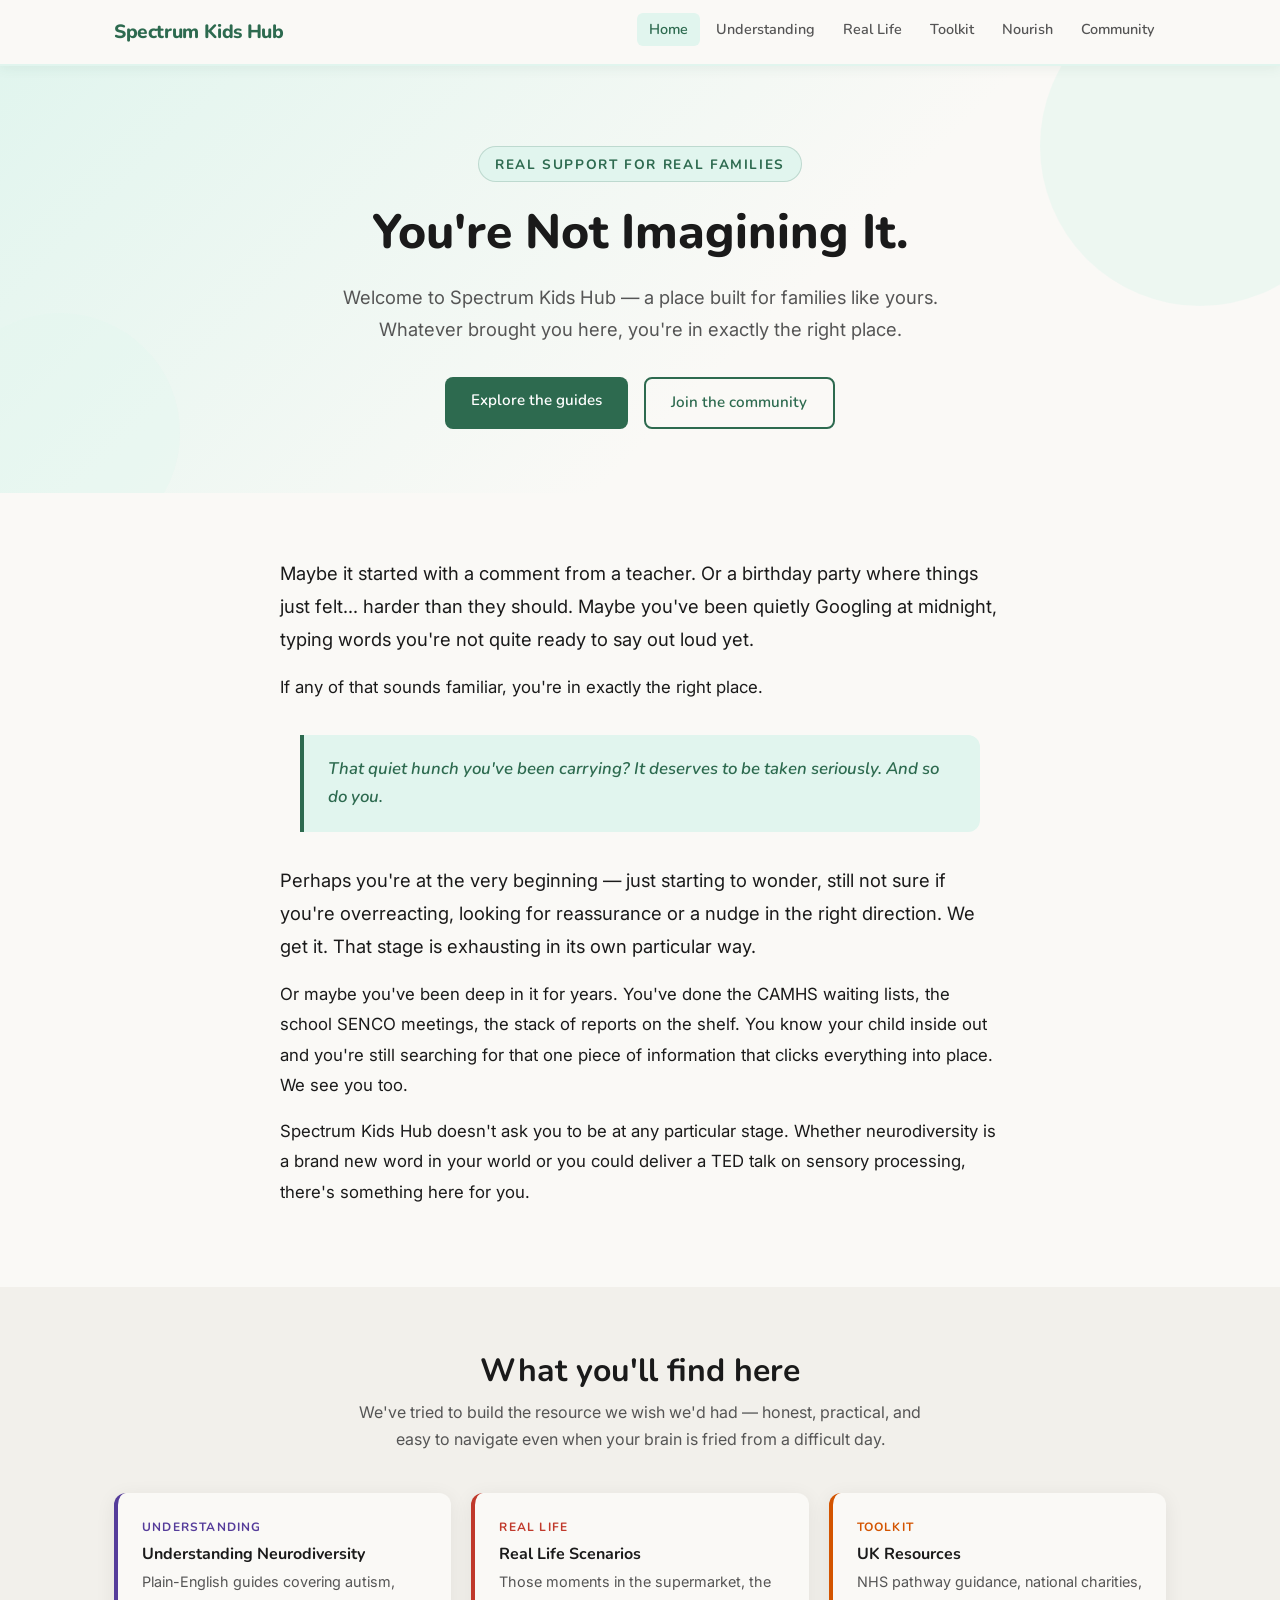
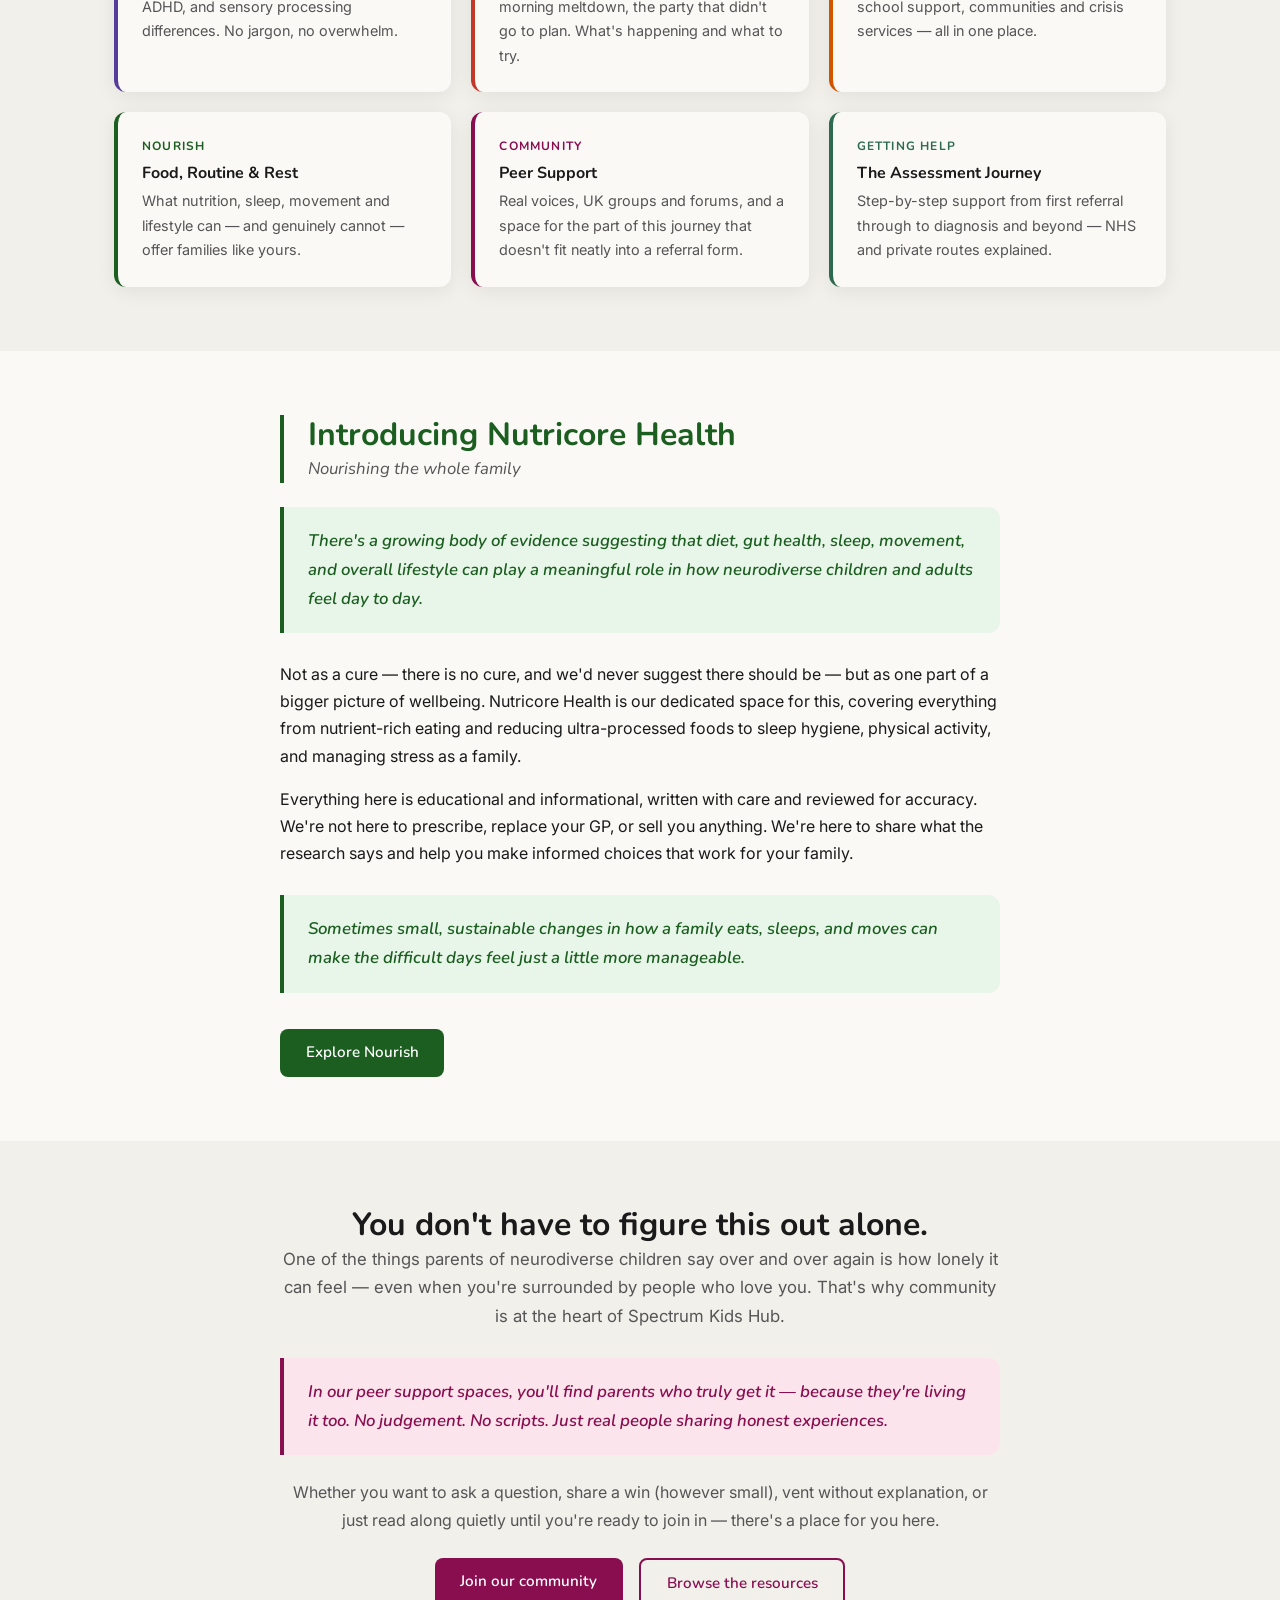
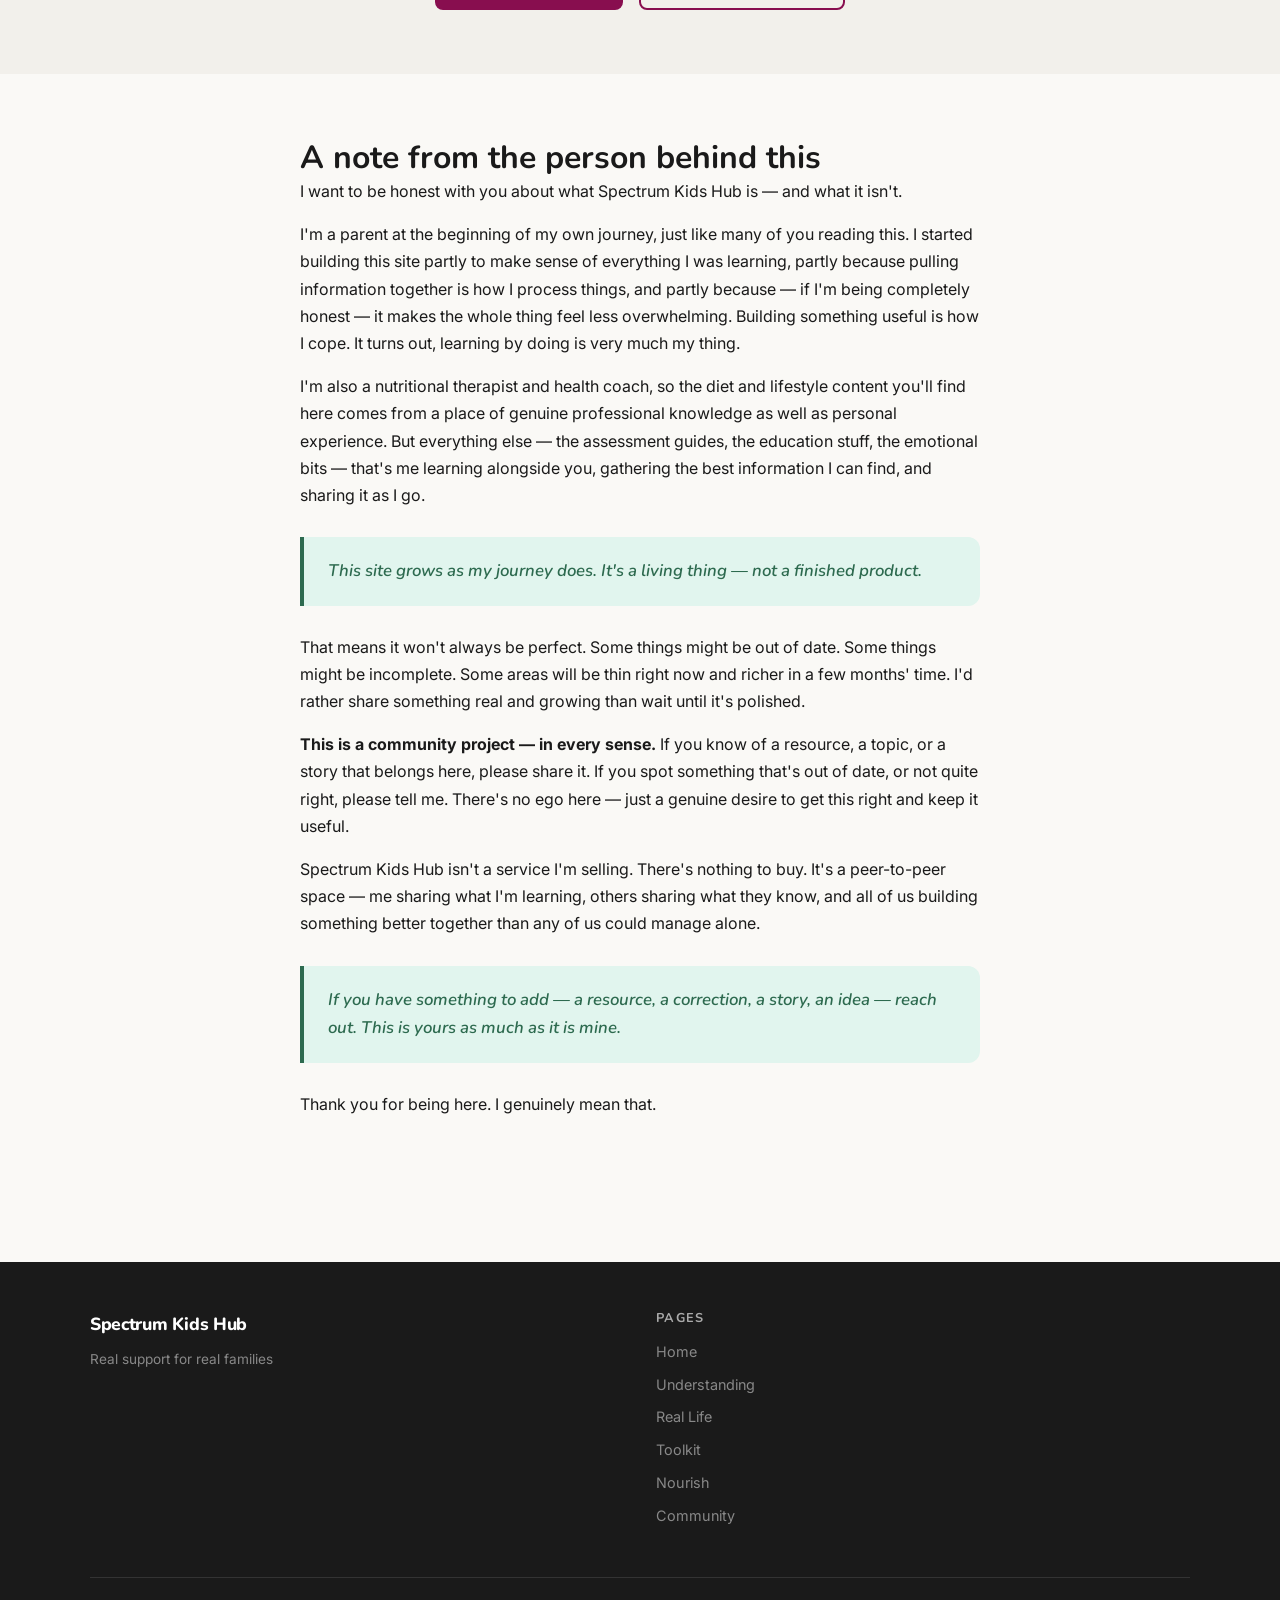
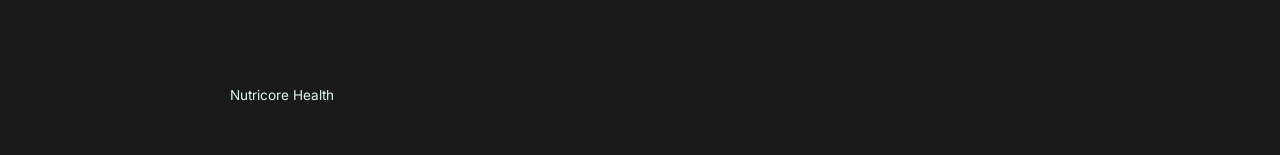
==== index.html @ 7d3e06e0 "Add files via upload" ====
<!DOCTYPE html>
<html lang="en">
<head>
  <meta charset="UTF-8">
  <meta name="viewport" content="width=device-width, initial-scale=1.0">
  <title>Spectrum Kids Hub — Real support for real families</title>
  <meta name="description" content="Spectrum Kids Hub is a peer-led information and community resource for parents of neurodiverse children aged 2–10. Covering autism, ADHD, sensory processing and more.">
  <link rel="stylesheet" href="styles.css">
</head>
<body>

  <!-- Navigation -->
  <nav class="nav" aria-label="Main navigation">
    <div class="nav__inner">
      <a href="index.html" class="nav__logo">Spectrum Kids Hub</a>
      <button class="nav__burger" id="burger" aria-label="Toggle menu" aria-expanded="false">
        <span></span><span></span><span></span>
      </button>
      <ul class="nav__links" id="nav-links">
        <li><a href="index.html" class="active-home">Home</a></li>
        <li><a href="understanding.html">Understanding</a></li>
        <li><a href="reallife.html">Real Life</a></li>
        <li><a href="toolkit.html">Toolkit</a></li>
        <li><a href="nourish.html">Nourish</a></li>
        <li><a href="community.html">Community</a></li>
      </ul>
    </div>
  </nav>

  <!-- Hero -->
  <section class="hero">
    <div class="hero__inner">
      <span class="hero__tagline">Real support for real families</span>
      <h1>You're Not Imagining It.</h1>
      <p class="hero__lead">Welcome to Spectrum Kids Hub — a place built for families like yours. Whatever brought you here, you're in exactly the right place.</p>
      <div class="hero__ctas">
        <a href="understanding.html" class="btn btn--primary">Explore the guides</a>
        <a href="community.html" class="btn btn--outline">Join the community</a>
      </div>
    </div>
  </section>

  <!-- Intro -->
  <section class="section">
    <div class="container">
      <div class="intro-text">
        <p>Maybe it started with a comment from a teacher. Or a birthday party where things just felt... harder than they should. Maybe you've been quietly Googling at midnight, typing words you're not quite ready to say out loud yet.</p>
        <p>If any of that sounds familiar, you're in exactly the right place.</p>
      </div>

      <div class="pull-quote" style="max-width: 680px; margin: 2rem auto;">
        <p>That quiet hunch you've been carrying? It deserves to be taken seriously. And so do you.</p>
      </div>

      <div class="intro-text">
        <p>Perhaps you're at the very beginning — just starting to wonder, still not sure if you're overreacting, looking for reassurance or a nudge in the right direction. We get it. That stage is exhausting in its own particular way.</p>
        <p>Or maybe you've been deep in it for years. You've done the CAMHS waiting lists, the school SENCO meetings, the stack of reports on the shelf. You know your child inside out and you're still searching for that one piece of information that clicks everything into place. We see you too.</p>
        <p>Spectrum Kids Hub doesn't ask you to be at any particular stage. Whether neurodiversity is a brand new word in your world or you could deliver a TED talk on sensory processing, there's something here for you.</p>
      </div>
    </div>
  </section>

  <!-- What You'll Find Here -->
  <section class="section section--alt">
    <div class="container">
      <div class="section__header">
        <h2>What you'll find here</h2>
        <p>We've tried to build the resource we wish we'd had — honest, practical, and easy to navigate even when your brain is fried from a difficult day.</p>
      </div>

      <div class="nav-cards">

        <a href="understanding.html" class="nav-card" style="--card-accent: var(--understanding);">
          <div class="nav-card__label">Understanding</div>
          <h3>Understanding Neurodiversity</h3>
          <p>Plain-English guides covering autism, ADHD, and sensory processing differences. No jargon, no overwhelm.</p>
        </a>

        <a href="reallife.html" class="nav-card" style="--card-accent: var(--reallife);">
          <div class="nav-card__label">Real Life</div>
          <h3>Real Life Scenarios</h3>
          <p>Those moments in the supermarket, the morning meltdown, the party that didn't go to plan. What's happening and what to try.</p>
        </a>

        <a href="toolkit.html" class="nav-card" style="--card-accent: var(--toolkit);">
          <div class="nav-card__label">Toolkit</div>
          <h3>UK Resources</h3>
          <p>NHS pathway guidance, national charities, school support, communities and crisis services — all in one place.</p>
        </a>

        <a href="nourish.html" class="nav-card" style="--card-accent: var(--nourish);">
          <div class="nav-card__label">Nourish</div>
          <h3>Food, Routine &amp; Rest</h3>
          <p>What nutrition, sleep, movement and lifestyle can — and genuinely cannot — offer families like yours.</p>
        </a>

        <a href="community.html" class="nav-card" style="--card-accent: var(--community);">
          <div class="nav-card__label">Community</div>
          <h3>Peer Support</h3>
          <p>Real voices, UK groups and forums, and a space for the part of this journey that doesn't fit neatly into a referral form.</p>
        </a>

        <a href="understanding.html#assessment" class="nav-card" style="--card-accent: var(--teal);">
          <div class="nav-card__label">Getting help</div>
          <h3>The Assessment Journey</h3>
          <p>Step-by-step support from first referral through to diagnosis and beyond — NHS and private routes explained.</p>
        </a>

      </div>
    </div>
  </section>

  <!-- Nutricore Health -->
  <section class="section">
    <div class="container">
      <div style="max-width: 720px; margin: 0 auto;">
        <div style="border-left: 4px solid var(--nourish); padding-left: 1.5rem;">
          <h2 style="color: var(--nourish);">Introducing Nutricore Health</h2>
          <p style="font-family: var(--font-head); font-size: 1.05rem; color: var(--mid-grey); font-style: italic; margin-bottom: 1rem;">Nourishing the whole family</p>
        </div>
        <div class="pull-quote pull-quote--nourish" style="margin-top: 1.5rem;">
          <p>There's a growing body of evidence suggesting that diet, gut health, sleep, movement, and overall lifestyle can play a meaningful role in how neurodiverse children and adults feel day to day.</p>
        </div>
        <p>Not as a cure — there is no cure, and we'd never suggest there should be — but as one part of a bigger picture of wellbeing. Nutricore Health is our dedicated space for this, covering everything from nutrient-rich eating and reducing ultra-processed foods to sleep hygiene, physical activity, and managing stress as a family.</p>
        <p>Everything here is educational and informational, written with care and reviewed for accuracy. We're not here to prescribe, replace your GP, or sell you anything. We're here to share what the research says and help you make informed choices that work for your family.</p>
        <div class="pull-quote pull-quote--nourish">
          <p>Sometimes small, sustainable changes in how a family eats, sleeps, and moves can make the difficult days feel just a little more manageable.</p>
        </div>
        <a href="nourish.html" class="btn btn--primary" style="background: var(--nourish); margin-top: 0.5rem;">Explore Nourish</a>
      </div>
    </div>
  </section>

  <!-- Community Teaser -->
  <section class="section section--alt">
    <div class="container">
      <div style="max-width: 720px; margin: 0 auto; text-align: center;">
        <h2>You don't have to figure this out alone.</h2>
        <p style="color: var(--mid-grey); font-size: 1.05rem; margin-bottom: 1.5rem;">One of the things parents of neurodiverse children say over and over again is how lonely it can feel — even when you're surrounded by people who love you. That's why community is at the heart of Spectrum Kids Hub.</p>
        <div class="pull-quote pull-quote--community" style="text-align: left; margin-bottom: 1.5rem;">
          <p>In our peer support spaces, you'll find parents who truly get it — because they're living it too. No judgement. No scripts. Just real people sharing honest experiences.</p>
        </div>
        <p style="color: var(--mid-grey);">Whether you want to ask a question, share a win (however small), vent without explanation, or just read along quietly until you're ready to join in — there's a place for you here.</p>
        <div style="margin-top: 1.5rem; display: flex; gap: 1rem; justify-content: center; flex-wrap: wrap;">
          <a href="community.html" class="btn btn--primary" style="background: var(--community);">Join our community</a>
          <a href="toolkit.html" class="btn btn--outline" style="color: var(--community); border-color: var(--community);">Browse the resources</a>
        </div>
      </div>
    </div>
  </section>

  <!-- About the founder -->
  <section class="section">
    <div class="container">
      <div style="max-width: 680px; margin: 0 auto;">
        <h2>A note from the person behind this</h2>
        <p>I want to be honest with you about what Spectrum Kids Hub is — and what it isn't.</p>
        <p>I'm a parent at the beginning of my own journey, just like many of you reading this. I started building this site partly to make sense of everything I was learning, partly because pulling information together is how I process things, and partly because — if I'm being completely honest — it makes the whole thing feel less overwhelming. Building something useful is how I cope. It turns out, learning by doing is very much my thing.</p>
        <p>I'm also a nutritional therapist and health coach, so the diet and lifestyle content you'll find here comes from a place of genuine professional knowledge as well as personal experience. But everything else — the assessment guides, the education stuff, the emotional bits — that's me learning alongside you, gathering the best information I can find, and sharing it as I go.</p>
        <div class="pull-quote">
          <p>This site grows as my journey does. It's a living thing — not a finished product.</p>
        </div>
        <p>That means it won't always be perfect. Some things might be out of date. Some things might be incomplete. Some areas will be thin right now and richer in a few months' time. I'd rather share something real and growing than wait until it's polished.</p>
        <p><strong>This is a community project — in every sense.</strong> If you know of a resource, a topic, or a story that belongs here, please share it. If you spot something that's out of date, or not quite right, please tell me. There's no ego here — just a genuine desire to get this right and keep it useful.</p>
        <p>Spectrum Kids Hub isn't a service I'm selling. There's nothing to buy. It's a peer-to-peer space — me sharing what I'm learning, others sharing what they know, and all of us building something better together than any of us could manage alone.</p>
        <div class="pull-quote">
          <p>If you have something to add — a resource, a correction, a story, an idea — reach out. This is yours as much as it is mine.</p>
        </div>
        <p>Thank you for being here. I genuinely mean that.</p>
      </div>
    </div>
  </section>

  <!-- Footer -->
  <footer>
    <div class="footer__inner">
      <div class="footer__top">
        <div class="footer__brand">
          <a href="index.html" class="nav__logo">Spectrum Kids Hub</a>
          <p>Real support for real families</p>
        </div>
        <div class="footer__nav">
          <h4>Pages</h4>
          <ul>
            <li><a href="index.html">Home</a></li>
            <li><a href="understanding.html">Understanding</a></li>
            <li><a href="reallife.html">Real Life</a></li>
            <li><a href="toolkit.html">Toolkit</a></li>
            <li><a href="nourish.html">Nourish</a></li>
            <li><a href="community.html">Community</a></li>
          </ul>
        </div>
      </div>
      <div class="footer__disclaimer">
        <p><em>Spectrum Kids Hub is an information and signposting resource for parents. Nothing on this site constitutes medical advice. Always consult your GP or a qualified health professional with concerns about your child. All UK resources listed were verified as live and current in March 2026. If you find a link that no longer works, please contact us.</em></p>
        <p class="footer__nutricore">Nutritional support by <a href="https://nutricore.health" target="_blank" rel="noopener">Nutricore Health</a></p>
      </div>
    </div>
  </footer>

  <script src="scripts.js"></script>
</body>
</html>
---- styles.css ----
/* ============================================================
   Spectrum Kids Hub — styles.css
   Brand Guidelines v1.0 · March 2026
   ============================================================ */

@import url('https://fonts.googleapis.com/css2?family=Nunito:wght@400;600;700;800&family=Inter:wght@400;500&display=swap');

/* ── CSS Variables ─────────────────────────────────────────── */
:root {
  /* Primary brand */
  --teal:          #2D6A4F;
  --teal-light:    #E1F5EE;
  --warm-white:    #FAF9F6;
  --off-white:     #F2F0EB;
  --charcoal:      #1A1A1A;
  --mid-grey:      #555555;
  --muted-grey:    #888888;

  /* Section accents */
  --understanding: #553C9A;
  --understanding-bg: #EDE7F6;
  --reallife:      #C0392B;
  --reallife-bg:   #FBE9E7;
  --toolkit:       #D35400;
  --toolkit-bg:    #FFF8E1;
  --nourish:       #1B5E20;
  --nourish-bg:    #E8F5E9;
  --community:     #880E4F;
  --community-bg:  #FCE4EC;

  /* Typography */
  --font-head: 'Nunito', sans-serif;
  --font-body: 'Inter', sans-serif;

  /* Spacing */
  --max-w: 1100px;
  --section-pad: 4rem 1.5rem;
  --radius: 12px;
  --shadow: 0 4px 20px rgba(0,0,0,0.07);
  --shadow-hover: 0 8px 32px rgba(0,0,0,0.12);
}

/* ── Reset ─────────────────────────────────────────────────── */
*, *::before, *::after { box-sizing: border-box; margin: 0; padding: 0; }
html { scroll-behavior: smooth; }
body {
  font-family: var(--font-body);
  font-size: 16px;
  line-height: 1.7;
  color: var(--charcoal);
  background: var(--warm-white);
}
img { max-width: 100%; display: block; }
a { color: var(--teal); text-decoration: none; }
a:hover { text-decoration: underline; }

/* ── Typography ────────────────────────────────────────────── */
h1, h2, h3, h4, h5 {
  font-family: var(--font-head);
  line-height: 1.25;
  color: var(--charcoal);
}
h1 { font-size: clamp(2rem, 5vw, 3rem); font-weight: 800; }
h2 { font-size: clamp(1.5rem, 3vw, 2rem); font-weight: 700; }
h3 { font-size: clamp(1.15rem, 2vw, 1.5rem); font-weight: 700; }
h4 { font-size: 1.1rem; font-weight: 600; }
p { margin-bottom: 1rem; color: var(--charcoal); }
ul, ol { padding-left: 1.5rem; margin-bottom: 1rem; }
li { margin-bottom: 0.4rem; }
strong { font-weight: 700; }

/* ── Utility ───────────────────────────────────────────────── */
.container { max-width: var(--max-w); margin: 0 auto; padding: 0 1.5rem; }
.sr-only { position: absolute; width: 1px; height: 1px; overflow: hidden; clip: rect(0,0,0,0); white-space: nowrap; }
.text-muted { color: var(--mid-grey); }
.small { font-size: 14px; color: var(--muted-grey); }

/* ── Navigation ────────────────────────────────────────────── */
.nav {
  position: sticky;
  top: 0;
  z-index: 100;
  background: var(--warm-white);
  border-bottom: 2px solid var(--teal-light);
  box-shadow: 0 2px 12px rgba(45,106,79,0.08);
}
.nav__inner {
  max-width: var(--max-w);
  margin: 0 auto;
  padding: 0 1.5rem;
  display: flex;
  align-items: center;
  justify-content: space-between;
  height: 64px;
}
.nav__logo {
  font-family: var(--font-head);
  font-size: 1.2rem;
  font-weight: 800;
  color: var(--teal);
  text-decoration: none;
  letter-spacing: -0.02em;
  white-space: nowrap;
}
.nav__logo:hover { text-decoration: none; opacity: 0.85; }
.nav__links {
  display: flex;
  list-style: none;
  gap: 0.25rem;
  padding: 0;
  margin: 0;
}
.nav__links a {
  font-family: var(--font-head);
  font-size: 0.9rem;
  font-weight: 600;
  color: var(--mid-grey);
  text-decoration: none;
  padding: 0.4rem 0.75rem;
  border-radius: 6px;
  transition: background 0.15s, color 0.15s;
}
.nav__links a:hover { background: var(--off-white); color: var(--charcoal); text-decoration: none; }

/* Active states per section */
.nav__links a.active-home     { color: var(--teal);          background: var(--teal-light); }
.nav__links a.active-understanding { color: var(--understanding); background: var(--understanding-bg); }
.nav__links a.active-reallife { color: var(--reallife);      background: var(--reallife-bg); }
.nav__links a.active-toolkit  { color: var(--toolkit);       background: var(--toolkit-bg); }
.nav__links a.active-nourish  { color: var(--nourish);       background: var(--nourish-bg); }
.nav__links a.active-community{ color: var(--community);     background: var(--community-bg); }

/* Hamburger */
.nav__burger {
  display: none;
  background: none;
  border: none;
  cursor: pointer;
  padding: 0.5rem;
  flex-direction: column;
  gap: 5px;
}
.nav__burger span {
  display: block;
  width: 24px;
  height: 2px;
  background: var(--teal);
  border-radius: 2px;
  transition: transform 0.2s, opacity 0.2s;
}
.nav__burger.open span:nth-child(1) { transform: translateY(7px) rotate(45deg); }
.nav__burger.open span:nth-child(2) { opacity: 0; }
.nav__burger.open span:nth-child(3) { transform: translateY(-7px) rotate(-45deg); }

@media (max-width: 768px) {
  .nav__burger { display: flex; }
  .nav__links {
    display: none;
    position: absolute;
    top: 64px;
    left: 0;
    right: 0;
    background: var(--warm-white);
    border-bottom: 2px solid var(--teal-light);
    flex-direction: column;
    padding: 1rem 1.5rem;
    gap: 0.5rem;
    box-shadow: 0 8px 24px rgba(0,0,0,0.08);
  }
  .nav__links.open { display: flex; }
  .nav__links a { padding: 0.6rem 1rem; font-size: 1rem; }
}

/* ── Hero ──────────────────────────────────────────────────── */
.hero {
  background: linear-gradient(135deg, var(--teal-light) 0%, var(--warm-white) 60%);
  padding: 5rem 1.5rem 4rem;
  text-align: center;
  position: relative;
  overflow: hidden;
}
.hero::before {
  content: '';
  position: absolute;
  top: -80px; right: -80px;
  width: 320px; height: 320px;
  border-radius: 50%;
  background: var(--teal-light);
  opacity: 0.5;
}
.hero::after {
  content: '';
  position: absolute;
  bottom: -60px; left: -60px;
  width: 240px; height: 240px;
  border-radius: 50%;
  background: var(--teal-light);
  opacity: 0.4;
}
.hero__inner { position: relative; z-index: 1; max-width: 780px; margin: 0 auto; }
.hero__tagline {
  display: inline-block;
  font-family: var(--font-head);
  font-size: 0.85rem;
  font-weight: 700;
  letter-spacing: 0.12em;
  text-transform: uppercase;
  color: var(--teal);
  background: var(--teal-light);
  border: 1.5px solid rgba(45,106,79,0.2);
  padding: 0.35rem 1rem;
  border-radius: 20px;
  margin-bottom: 1.25rem;
}
.hero h1 { margin-bottom: 1.25rem; }
.hero__lead {
  font-size: 1.15rem;
  color: var(--mid-grey);
  max-width: 620px;
  margin: 0 auto 2rem;
  font-family: var(--font-body);
}
.hero__ctas { display: flex; gap: 1rem; justify-content: center; flex-wrap: wrap; }

/* Section-specific hero variants */
.hero--understanding { background: linear-gradient(135deg, var(--understanding-bg) 0%, var(--warm-white) 60%); }
.hero--understanding::before, .hero--understanding::after { background: var(--understanding-bg); }
.hero--reallife { background: linear-gradient(135deg, var(--reallife-bg) 0%, var(--warm-white) 60%); }
.hero--reallife::before, .hero--reallife::after { background: var(--reallife-bg); }
.hero--toolkit { background: linear-gradient(135deg, var(--toolkit-bg) 0%, var(--warm-white) 60%); }
.hero--toolkit::before, .hero--toolkit::after { background: var(--toolkit-bg); }
.hero--nourish { background: linear-gradient(135deg, var(--nourish-bg) 0%, var(--warm-white) 60%); }
.hero--nourish::before, .hero--nourish::after { background: var(--nourish-bg); }
.hero--community { background: linear-gradient(135deg, var(--community-bg) 0%, var(--warm-white) 60%); }
.hero--community::before, .hero--community::after { background: var(--community-bg); }

/* ── Buttons ───────────────────────────────────────────────── */
.btn {
  display: inline-block;
  font-family: var(--font-head);
  font-size: 0.95rem;
  font-weight: 600;
  padding: 0.7rem 1.6rem;
  border-radius: 8px;
  cursor: pointer;
  text-decoration: none;
  transition: transform 0.15s, box-shadow 0.15s, background 0.15s;
  border: none;
}
.btn:hover { text-decoration: none; transform: translateY(-1px); box-shadow: var(--shadow); }
.btn--primary { background: var(--teal); color: #fff; }
.btn--primary:hover { background: #235540; }
.btn--outline { background: transparent; color: var(--teal); border: 2px solid var(--teal); }
.btn--outline:hover { background: var(--teal-light); }
.btn--section { background: var(--section-color, var(--teal)); color: #fff; }

/* ── Section Layout ────────────────────────────────────────── */
.section { padding: var(--section-pad); }
.section--alt { background: var(--off-white); }
.section__header { text-align: center; margin-bottom: 2.5rem; }
.section__header h2 { margin-bottom: 0.5rem; }
.section__header p { color: var(--mid-grey); max-width: 600px; margin: 0 auto; }

/* ── Cards ─────────────────────────────────────────────────── */
.card-grid {
  display: grid;
  grid-template-columns: repeat(auto-fill, minmax(300px, 1fr));
  gap: 1.5rem;
}
.card {
  background: var(--warm-white);
  border-radius: var(--radius);
  box-shadow: var(--shadow);
  padding: 1.75rem;
  transition: box-shadow 0.2s, transform 0.2s;
}
.card:hover { box-shadow: var(--shadow-hover); transform: translateY(-2px); }
.card__icon {
  width: 44px; height: 44px;
  border-radius: 10px;
  display: flex; align-items: center; justify-content: center;
  font-size: 1.3rem;
  margin-bottom: 1rem;
}
.card h3 { margin-bottom: 0.5rem; font-size: 1.1rem; }
.card p { color: var(--mid-grey); font-size: 0.95rem; margin-bottom: 0; }

/* Section nav cards on homepage */
.nav-cards { display: grid; grid-template-columns: repeat(auto-fill, minmax(280px, 1fr)); gap: 1.25rem; }
.nav-card {
  display: block;
  background: var(--warm-white);
  border-radius: var(--radius);
  box-shadow: var(--shadow);
  padding: 1.5rem;
  text-decoration: none;
  border-left: 4px solid var(--card-accent, var(--teal));
  transition: box-shadow 0.2s, transform 0.2s;
}
.nav-card:hover { box-shadow: var(--shadow-hover); transform: translateY(-2px); text-decoration: none; }
.nav-card__label {
  font-family: var(--font-head);
  font-size: 0.75rem;
  font-weight: 700;
  letter-spacing: 0.1em;
  text-transform: uppercase;
  color: var(--card-accent, var(--teal));
  margin-bottom: 0.4rem;
}
.nav-card h3 { font-size: 1rem; color: var(--charcoal); margin-bottom: 0.4rem; }
.nav-card p { font-size: 0.9rem; color: var(--mid-grey); margin: 0; }

/* ── Pull Quote ────────────────────────────────────────────── */
.pull-quote {
  border-left: 4px solid var(--teal);
  background: var(--teal-light);
  padding: 1.25rem 1.5rem;
  border-radius: 0 var(--radius) var(--radius) 0;
  margin: 1.75rem 0;
}
.pull-quote p {
  font-family: var(--font-head);
  font-size: 1.05rem;
  font-style: italic;
  color: var(--teal);
  margin: 0;
  font-weight: 600;
}

/* Coloured variants */
.pull-quote--understanding { border-color: var(--understanding); background: var(--understanding-bg); }
.pull-quote--understanding p { color: var(--understanding); }
.pull-quote--reallife { border-color: var(--reallife); background: var(--reallife-bg); }
.pull-quote--reallife p { color: var(--reallife); }
.pull-quote--toolkit { border-color: var(--toolkit); background: var(--toolkit-bg); }
.pull-quote--toolkit p { color: var(--toolkit); }
.pull-quote--nourish { border-color: var(--nourish); background: var(--nourish-bg); }
.pull-quote--nourish p { color: var(--nourish); }
.pull-quote--community { border-color: var(--community); background: var(--community-bg); }
.pull-quote--community p { color: var(--community); }

/* ── Callout Box ───────────────────────────────────────────── */
.callout {
  background: var(--off-white);
  border: 1.5px solid #ddd;
  border-radius: var(--radius);
  padding: 1.25rem 1.5rem;
  margin: 1.5rem 0;
}
.callout--important {
  background: var(--teal-light);
  border-color: rgba(45,106,79,0.25);
}
.callout--important strong { color: var(--teal); }
.callout__title {
  font-family: var(--font-head);
  font-weight: 700;
  font-size: 0.9rem;
  text-transform: uppercase;
  letter-spacing: 0.08em;
  margin-bottom: 0.5rem;
  color: var(--mid-grey);
}
.callout p:last-child { margin-bottom: 0; }
.callout--note { background: #FFF8E1; border-color: rgba(211,84,0,0.2); }
.callout--note .callout__title { color: var(--toolkit); }
.callout--rights { background: var(--understanding-bg); border-color: rgba(85,60,154,0.2); }
.callout--rights .callout__title { color: var(--understanding); }

/* ── Scenario Cards ────────────────────────────────────────── */
.scenario-grid {
  display: grid;
  grid-template-columns: repeat(auto-fill, minmax(340px, 1fr));
  gap: 1.5rem;
}
.scenario-card {
  background: var(--warm-white);
  border-radius: var(--radius);
  box-shadow: var(--shadow);
  border-left: 5px solid var(--reallife);
  overflow: hidden;
  transition: box-shadow 0.2s;
}
.scenario-card:hover { box-shadow: var(--shadow-hover); }
.scenario-card__header {
  padding: 1.25rem 1.5rem;
  cursor: pointer;
  display: flex;
  justify-content: space-between;
  align-items: flex-start;
  gap: 1rem;
  user-select: none;
}
.scenario-card__header:hover { background: var(--reallife-bg); }
.scenario-card__title { font-family: var(--font-head); font-size: 1rem; font-weight: 700; color: var(--charcoal); }
.scenario-card__toggle {
  flex-shrink: 0;
  width: 28px; height: 28px;
  border-radius: 50%;
  background: var(--reallife-bg);
  color: var(--reallife);
  display: flex; align-items: center; justify-content: center;
  font-size: 1.1rem;
  font-weight: 700;
  transition: transform 0.25s, background 0.2s;
}
.scenario-card.open .scenario-card__toggle { transform: rotate(45deg); background: var(--reallife); color: #fff; }
.scenario-card__body {
  display: none;
  padding: 0 1.5rem 1.5rem;
  border-top: 1px solid var(--reallife-bg);
}
.scenario-card.open .scenario-card__body { display: block; }
.scenario-card__section { margin-top: 1rem; }
.scenario-card__section h4 {
  font-size: 0.8rem;
  font-weight: 700;
  letter-spacing: 0.1em;
  text-transform: uppercase;
  color: var(--reallife);
  margin-bottom: 0.5rem;
}
.scenario-card__what {
  background: var(--reallife-bg);
  border-radius: 8px;
  padding: 1rem;
  font-style: italic;
  color: var(--mid-grey);
  font-size: 0.95rem;
  margin-top: 0.75rem;
}
.scenario-card__kind {
  background: var(--off-white);
  border-radius: 8px;
  padding: 0.75rem 1rem;
  font-size: 0.9rem;
  font-style: italic;
  color: var(--mid-grey);
  margin-top: 0.75rem;
  border-left: 3px solid var(--reallife);
}

/* ── Tabs (Understanding page) ─────────────────────────────── */
.tabs {
  background: var(--off-white);
  border-radius: var(--radius) var(--radius) 0 0;
  padding: 1rem 1.5rem 0;
  display: flex;
  gap: 0.5rem;
  border-bottom: 2px solid var(--understanding-bg);
  flex-wrap: wrap;
}
.tab-btn {
  font-family: var(--font-head);
  font-size: 0.95rem;
  font-weight: 700;
  padding: 0.6rem 1.25rem;
  border-radius: 8px 8px 0 0;
  border: none;
  background: transparent;
  color: var(--mid-grey);
  cursor: pointer;
  transition: background 0.15s, color 0.15s;
}
.tab-btn:hover { background: var(--understanding-bg); color: var(--understanding); }
.tab-btn.active {
  background: var(--understanding);
  color: #fff;
}
.tab-panel { display: none; padding: 2rem; background: var(--warm-white); }
.tab-panel.active { display: block; }
.tab-container { border: 2px solid var(--understanding-bg); border-radius: var(--radius); overflow: hidden; }

/* ── Resource Table ────────────────────────────────────────── */
.resource-section { margin-bottom: 3rem; }
.resource-section h2 {
  font-size: 1.35rem;
  color: var(--toolkit);
  margin-bottom: 1.25rem;
  padding-bottom: 0.5rem;
  border-bottom: 2px solid var(--toolkit-bg);
}
.resource-list { display: flex; flex-direction: column; gap: 1rem; }
.resource-item {
  background: var(--warm-white);
  border-radius: var(--radius);
  box-shadow: var(--shadow);
  padding: 1.25rem 1.5rem;
  border-left: 4px solid var(--toolkit);
  transition: box-shadow 0.2s;
}
.resource-item:hover { box-shadow: var(--shadow-hover); }
.resource-item__top { display: flex; align-items: flex-start; justify-content: space-between; gap: 1rem; flex-wrap: wrap; margin-bottom: 0.5rem; }
.resource-item__name { font-family: var(--font-head); font-weight: 700; font-size: 1rem; color: var(--charcoal); }
.resource-item__badges { display: flex; gap: 0.5rem; flex-wrap: wrap; }
.badge {
  font-size: 0.75rem;
  font-family: var(--font-head);
  font-weight: 700;
  padding: 0.2rem 0.6rem;
  border-radius: 20px;
}
.badge--free { background: var(--teal-light); color: var(--teal); }
.badge--paid { background: var(--toolkit-bg); color: var(--toolkit); }
.badge--helpline { background: var(--reallife-bg); color: var(--reallife); }
.resource-item__desc { font-size: 0.93rem; color: var(--mid-grey); margin-bottom: 0.6rem; }
.resource-item__meta { display: flex; gap: 1.5rem; flex-wrap: wrap; font-size: 0.85rem; }
.resource-item__url a { color: var(--teal); font-weight: 500; word-break: break-all; }
.resource-item__url a:hover { text-decoration: underline; }
.resource-item__phone { color: var(--mid-grey); font-weight: 500; }
.resource-item__phone strong { color: var(--reallife); }

/* ── Community Voices ──────────────────────────────────────── */
.voices-grid {
  display: grid;
  grid-template-columns: repeat(auto-fill, minmax(300px, 1fr));
  gap: 1.25rem;
}
.voice-card {
  background: var(--community-bg);
  border-radius: var(--radius);
  padding: 1.5rem;
  border-left: 4px solid var(--community);
  position: relative;
}
.voice-card::before {
  content: '\201C';
  font-family: Georgia, serif;
  font-size: 4rem;
  color: var(--community);
  opacity: 0.2;
  position: absolute;
  top: 0.25rem;
  left: 0.75rem;
  line-height: 1;
}
.voice-card p {
  font-style: italic;
  color: var(--charcoal);
  font-size: 0.95rem;
  margin: 0;
  padding-top: 1.5rem;
}

/* ── Values ────────────────────────────────────────────────── */
.values-grid {
  display: grid;
  grid-template-columns: repeat(auto-fill, minmax(280px, 1fr));
  gap: 1.25rem;
}
.value-item {
  background: var(--warm-white);
  border-radius: var(--radius);
  padding: 1.5rem;
  box-shadow: var(--shadow);
  border-top: 4px solid var(--community);
}
.value-item h3 { font-size: 1rem; color: var(--community); margin-bottom: 0.5rem; }
.value-item p { font-size: 0.93rem; color: var(--mid-grey); margin: 0; }

/* ── Supplement Table ──────────────────────────────────────── */
.supplement-table { width: 100%; border-collapse: collapse; margin: 1.5rem 0; }
.supplement-table th {
  background: var(--nourish);
  color: #fff;
  font-family: var(--font-head);
  font-size: 0.9rem;
  padding: 0.75rem 1rem;
  text-align: left;
}
.supplement-table td {
  padding: 0.75rem 1rem;
  border-bottom: 1px solid var(--nourish-bg);
  font-size: 0.93rem;
  color: var(--charcoal);
  vertical-align: top;
}
.supplement-table tr:nth-child(even) td { background: var(--nourish-bg); }
.supplement-table td:first-child { font-weight: 600; font-family: var(--font-head); }

/* ── Comparison Table ──────────────────────────────────────── */
.comparison-table { width: 100%; border-collapse: collapse; margin: 1.5rem 0; font-size: 0.9rem; }
.comparison-table th {
  padding: 0.75rem 1rem;
  text-align: left;
  font-family: var(--font-head);
  font-size: 0.85rem;
  font-weight: 700;
}
.comparison-table th:first-child { background: #4a4a5a; color: #fff; }
.comparison-table th:last-child { background: #5a3a6a; color: #fff; }
.comparison-table td { padding: 0.65rem 1rem; border-bottom: 1px solid var(--off-white); vertical-align: top; }
.comparison-table tr:nth-child(even) td { background: var(--understanding-bg); }

/* ── Age Steps ─────────────────────────────────────────────── */
.age-step { margin-bottom: 2rem; }
.age-step__label {
  display: inline-block;
  font-family: var(--font-head);
  font-size: 0.8rem;
  font-weight: 700;
  letter-spacing: 0.1em;
  text-transform: uppercase;
  background: var(--section-color, var(--teal));
  color: #fff;
  padding: 0.3rem 0.75rem;
  border-radius: 4px;
  margin-bottom: 0.75rem;
}
.age-step h3 { margin-bottom: 0.75rem; }

/* ── Steps List ────────────────────────────────────────────── */
.steps { list-style: none; padding: 0; counter-reset: steps; }
.steps li {
  counter-increment: steps;
  padding-left: 3rem;
  position: relative;
  margin-bottom: 1.5rem;
}
.steps li::before {
  content: counter(steps);
  position: absolute;
  left: 0;
  top: 0;
  width: 32px; height: 32px;
  background: var(--teal);
  color: #fff;
  border-radius: 50%;
  font-family: var(--font-head);
  font-weight: 700;
  font-size: 0.9rem;
  display: flex; align-items: center; justify-content: center;
}
.steps li h3 { margin-bottom: 0.4rem; }
.steps li p { color: var(--mid-grey); }

/* ── Disclaimer / Footer ───────────────────────────────────── */
footer {
  background: var(--charcoal);
  color: var(--muted-grey);
  padding: 3rem 1.5rem 2rem;
  margin-top: 4rem;
}
.footer__inner { max-width: var(--max-w); margin: 0 auto; }
.footer__top {
  display: grid;
  grid-template-columns: 1fr 1fr;
  gap: 2rem;
  margin-bottom: 2rem;
}
.footer__brand .nav__logo { color: #fff; font-size: 1.1rem; }
.footer__brand p { font-size: 0.85rem; color: var(--muted-grey); margin-top: 0.5rem; }
.footer__nav h4 {
  font-family: var(--font-head);
  font-size: 0.8rem;
  font-weight: 700;
  text-transform: uppercase;
  letter-spacing: 0.1em;
  color: #aaa;
  margin-bottom: 0.75rem;
}
.footer__nav ul { list-style: none; padding: 0; }
.footer__nav ul li { margin-bottom: 0.35rem; }
.footer__nav ul a { color: var(--muted-grey); font-size: 0.9rem; text-decoration: none; }
.footer__nav ul a:hover { color: #fff; text-decoration: none; }
.footer__disclaimer {
  border-top: 1px solid #333;
  padding-top: 1.5rem;
  font-size: 14px;
  color: var(--muted-grey);
  line-height: 1.6;
}
.footer__nutricore { margin-top: 0.75rem; font-size: 0.85rem; }
.footer__nutricore a { color: var(--teal-light); }

@media (max-width: 600px) {
  .footer__top { grid-template-columns: 1fr; }
}

/* ── Intro Text Block ──────────────────────────────────────── */
.intro-text {
  max-width: 720px;
  margin: 0 auto;
  font-size: 1.05rem;
  color: var(--mid-grey);
  line-height: 1.8;
}
.intro-text p:first-child { font-size: 1.15rem; color: var(--charcoal); }

/* ── Source List ───────────────────────────────────────────── */
.sources {
  background: var(--off-white);
  border-radius: var(--radius);
  padding: 1.5rem;
  font-size: 0.85rem;
  color: var(--mid-grey);
}
.sources h3 { font-size: 0.9rem; margin-bottom: 0.75rem; color: var(--charcoal); }
.sources ol { margin: 0; }
.sources li { margin-bottom: 0.4rem; }

/* ── Page Content Area ─────────────────────────────────────── */
.page-content { max-width: var(--max-w); margin: 0 auto; padding: 3rem 1.5rem; }
.content-section { margin-bottom: 3rem; }
.content-section h2 { margin-bottom: 1rem; padding-bottom: 0.5rem; border-bottom: 2px solid var(--off-white); }

/* ── Two-col layout ────────────────────────────────────────── */
.two-col { display: grid; grid-template-columns: 1fr 1fr; gap: 2rem; }
@media (max-width: 700px) { .two-col { grid-template-columns: 1fr; } }

/* ── Media Queries ─────────────────────────────────────────── */
@media (max-width: 480px) {
  :root { --section-pad: 2.5rem 1rem; }
  .hero { padding: 3rem 1rem 2.5rem; }
  .card-grid, .scenario-grid, .voices-grid, .values-grid { grid-template-columns: 1fr; }
  .tabs { padding: 0.75rem 1rem 0; }
  .tab-btn { font-size: 0.85rem; padding: 0.5rem 0.9rem; }
}

/* ── Print ─────────────────────────────────────────────────── */
@media print {
  .nav, footer { display: none; }
  .hero { padding: 1rem 0; }
  .scenario-card__body { display: block !important; }
}
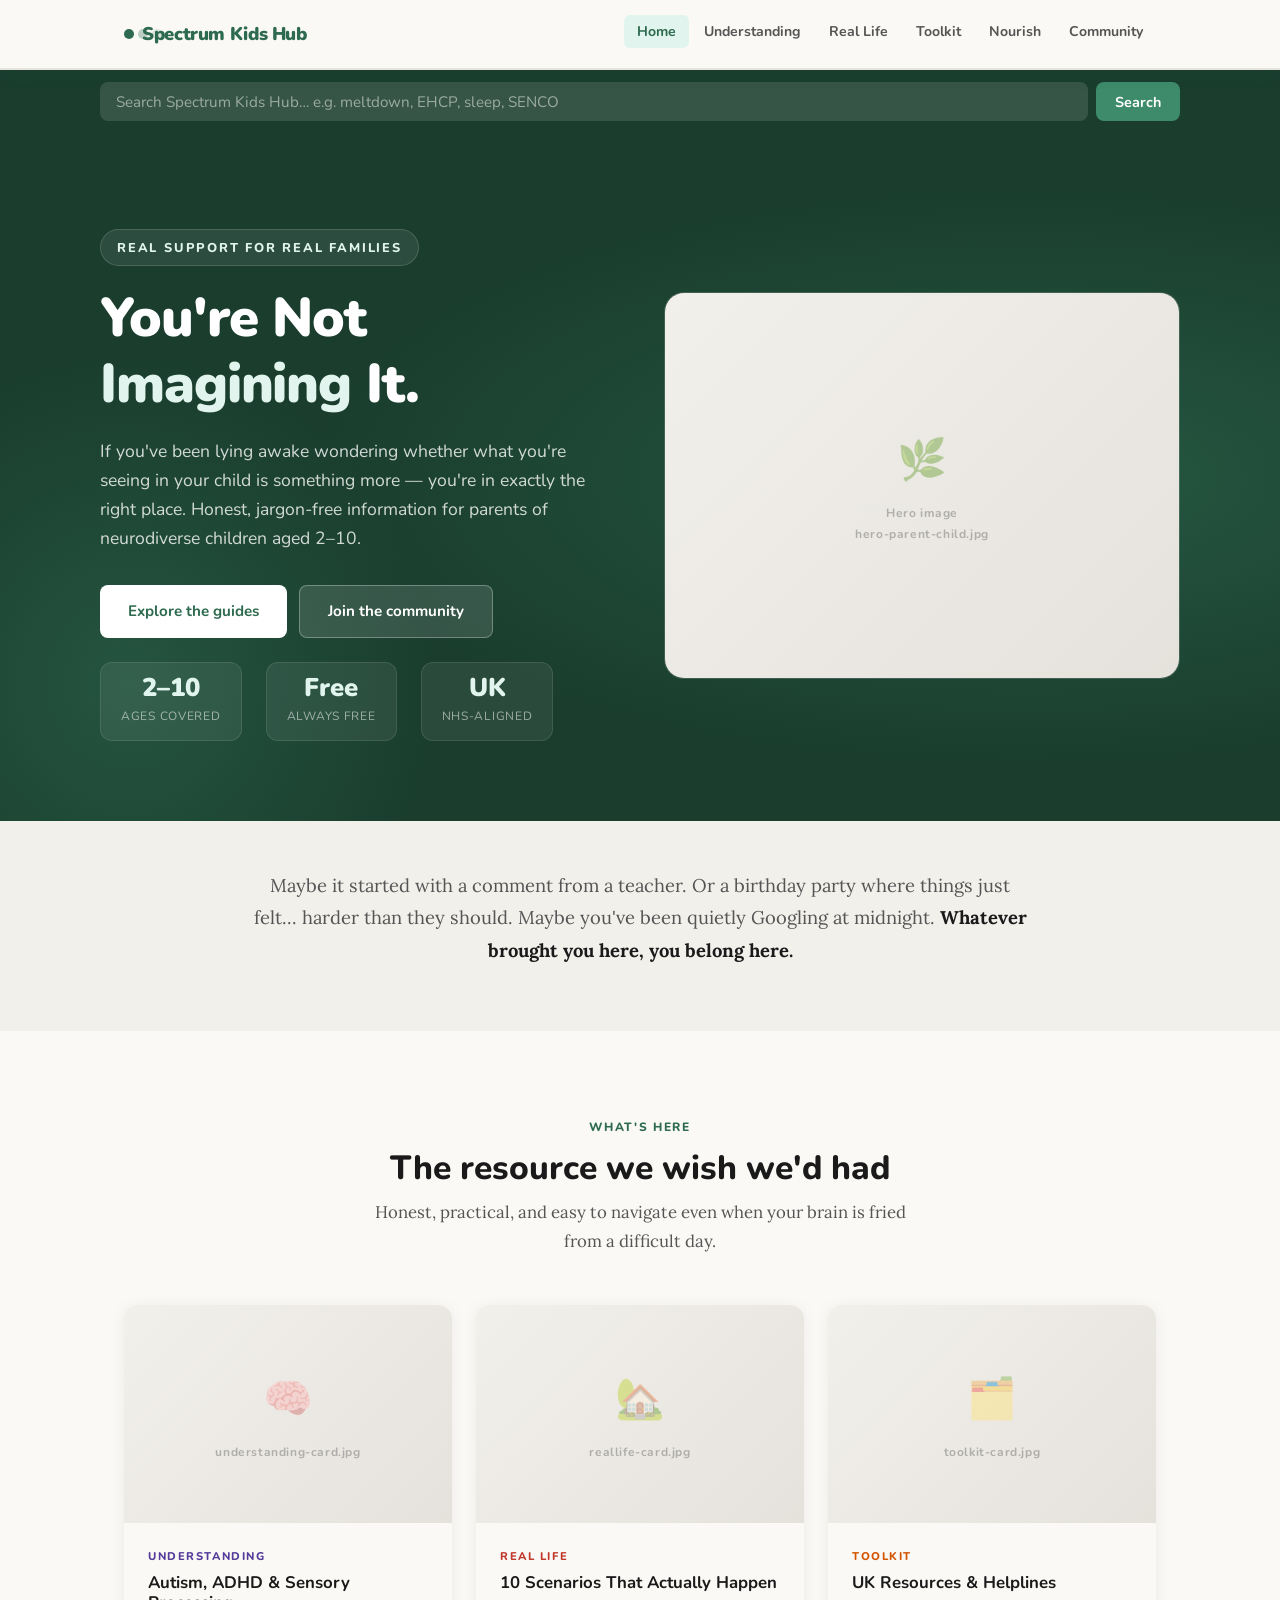
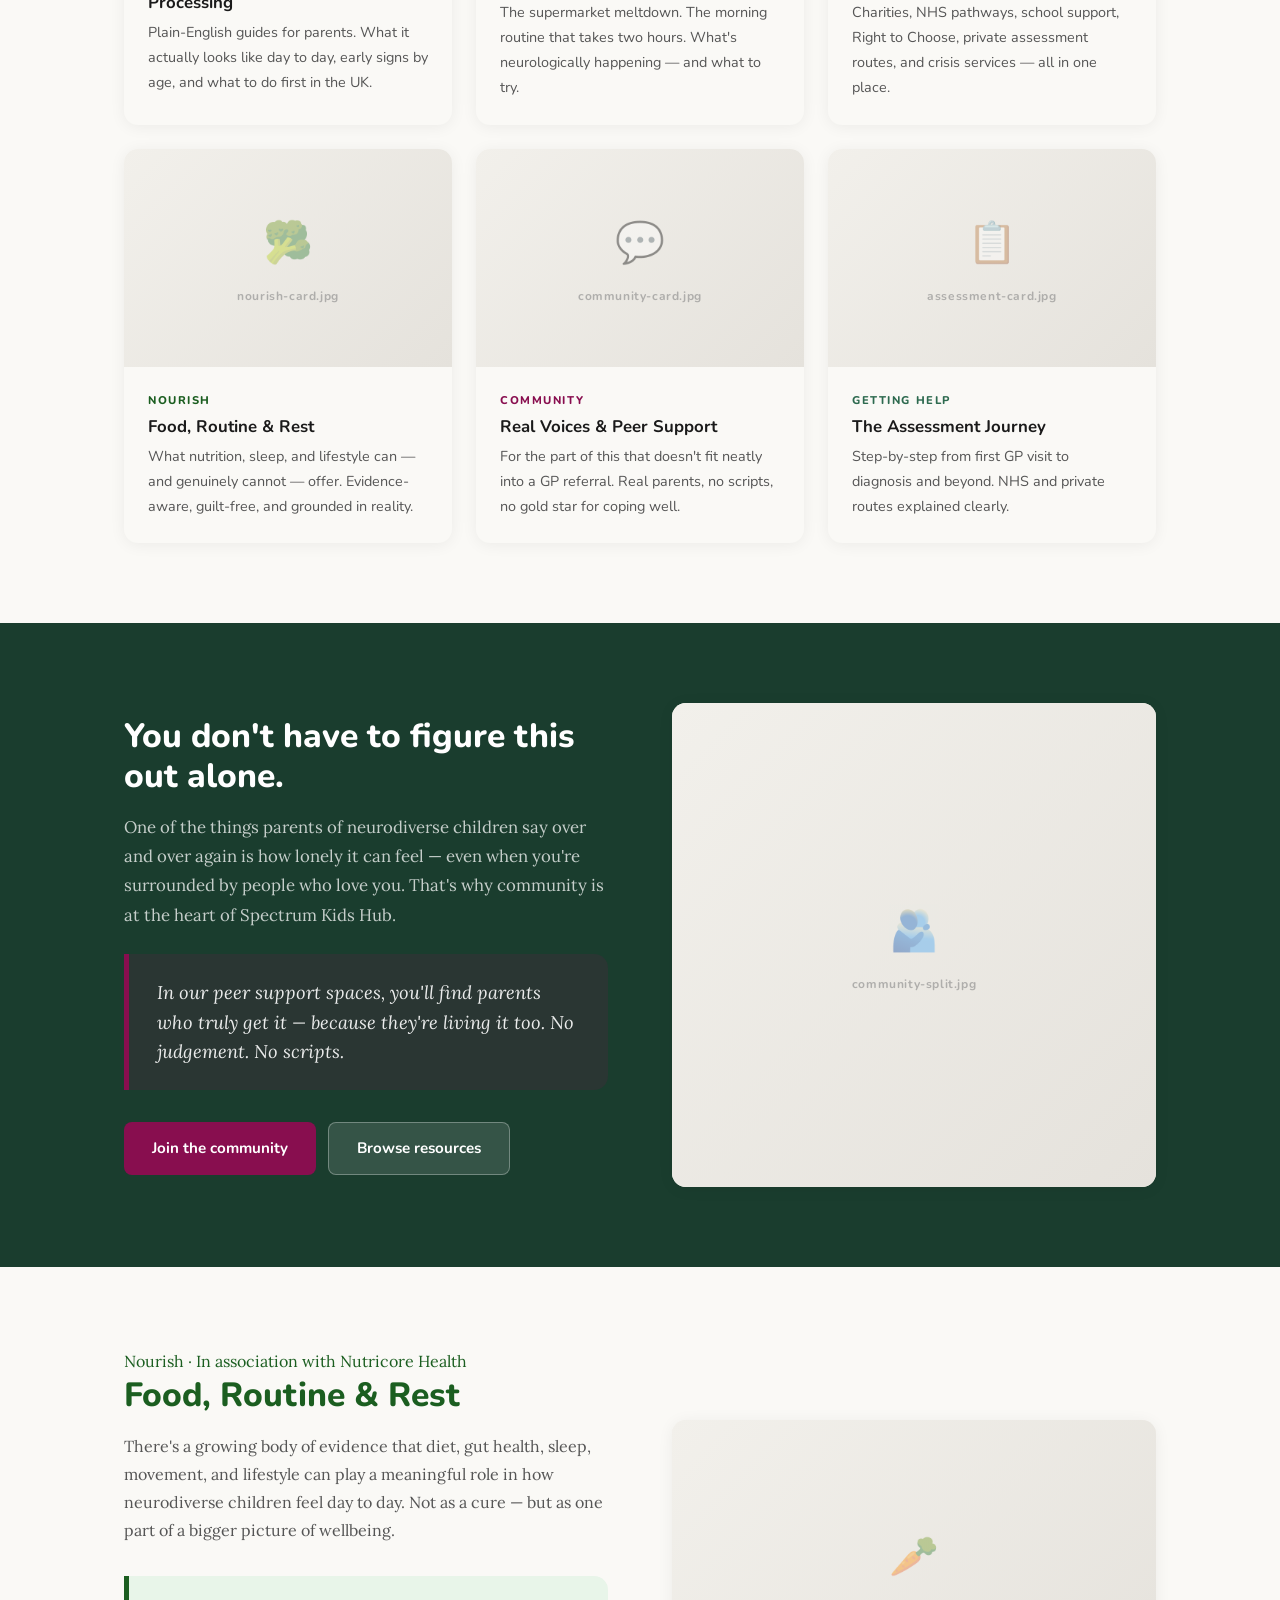
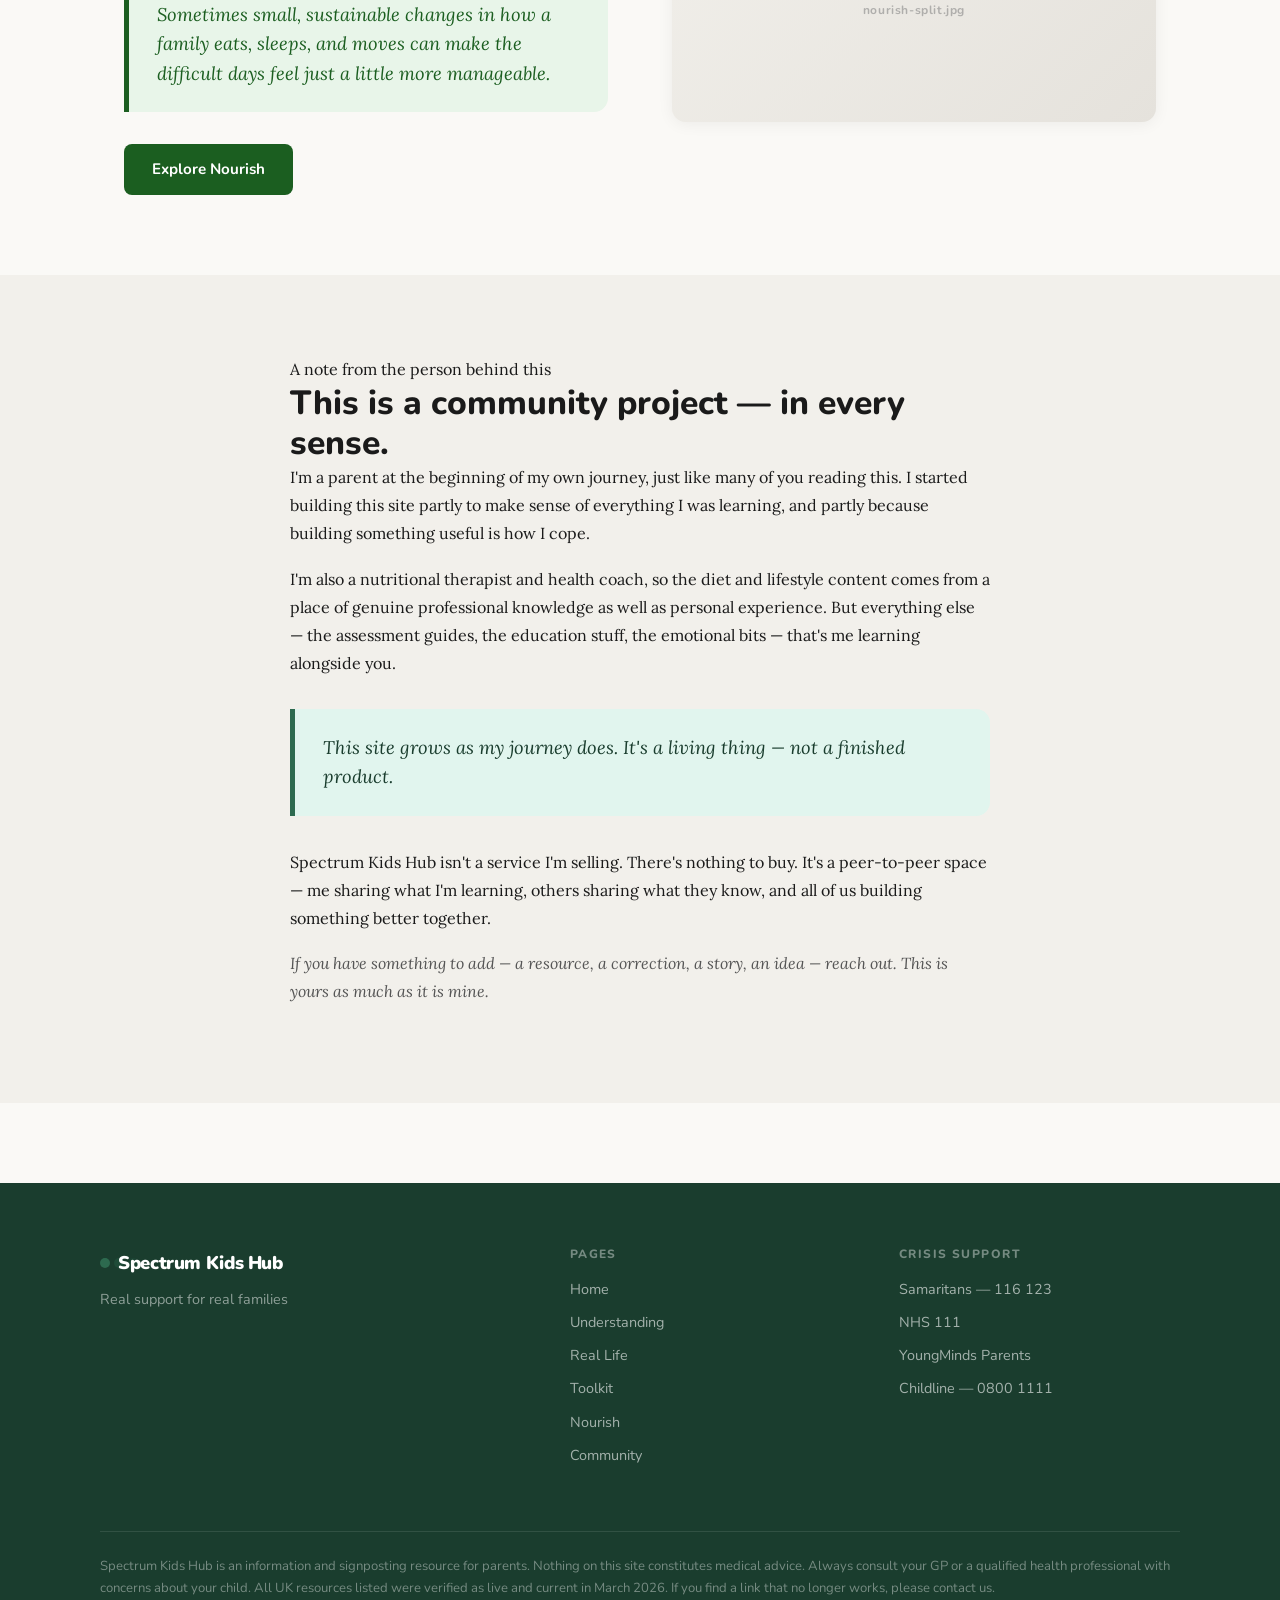
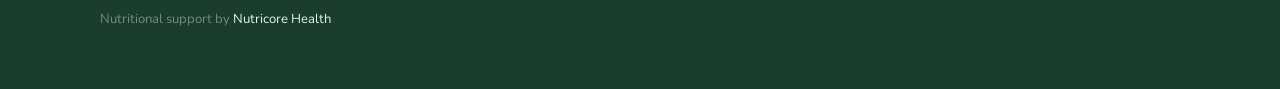
==== commit 620fc219: "Add files via upload" ====
--- a/index.html
+++ b/index.html
@@ -9,15 +9,18 @@
 </head>
 <body>
 
-  <!-- Navigation -->
+  <!-- ── Navigation ──────────────────────────────────────────── -->
   <nav class="nav" aria-label="Main navigation">
     <div class="nav__inner">
-      <a href="index.html" class="nav__logo">Spectrum Kids Hub</a>
+      <a href="index.html" class="nav__logo">
+        <span class="nav__logo-dot"></span>
+        Spectrum Kids Hub
+      </a>
       <button class="nav__burger" id="burger" aria-label="Toggle menu" aria-expanded="false">
         <span></span><span></span><span></span>
       </button>
       <ul class="nav__links" id="nav-links">
-        <li><a href="index.html" class="active-home">Home</a></li>
+        <li><a href="index.html"            class="active-home">Home</a></li>
         <li><a href="understanding.html">Understanding</a></li>
         <li><a href="reallife.html">Real Life</a></li>
         <li><a href="toolkit.html">Toolkit</a></li>
@@ -27,159 +30,254 @@
     </div>
   </nav>
 
-  <!-- Hero -->
+  <!-- ── Search Bar ───────────────────────────────────────────── -->
+  <div class="search-wrap">
+    <div class="search-inner">
+      <input class="search-input" type="search" id="siteSearch" placeholder="Search Spectrum Kids Hub… e.g. meltdown, EHCP, sleep, SENCO" aria-label="Search the site">
+      <button class="search-btn" onclick="runSearch()">Search</button>
+    </div>
+    <div class="search-results" id="searchResults"></div>
+  </div>
+
+  <!-- ── Hero ─────────────────────────────────────────────────── -->
   <section class="hero">
     <div class="hero__inner">
-      <span class="hero__tagline">Real support for real families</span>
-      <h1>You're Not Imagining It.</h1>
-      <p class="hero__lead">Welcome to Spectrum Kids Hub — a place built for families like yours. Whatever brought you here, you're in exactly the right place.</p>
-      <div class="hero__ctas">
-        <a href="understanding.html" class="btn btn--primary">Explore the guides</a>
-        <a href="community.html" class="btn btn--outline">Join the community</a>
-      </div>
-    </div>
-  </section>
-
-  <!-- Intro -->
+      <div class="hero__text">
+        <span class="hero__eyebrow">Real support for real families</span>
+        <h1>You're Not <em>Imagining</em> It.</h1>
+        <p class="hero__lead">If you've been lying awake wondering whether what you're seeing in your child is something more — you're in exactly the right place. Honest, jargon-free information for parents of neurodiverse children aged 2–10.</p>
+        <div class="hero__ctas">
+          <a href="understanding.html" class="btn btn--white">Explore the guides</a>
+          <a href="community.html"     class="btn btn--ghost">Join the community</a>
+        </div>
+        <div class="hero__stat-strip">
+          <div class="hero__stat"><strong>2–10</strong><span>Ages covered</span></div>
+          <div class="hero__stat"><strong>Free</strong><span>Always free</span></div>
+          <div class="hero__stat"><strong>UK</strong><span>NHS-aligned</span></div>
+        </div>
+      </div>
+      <div class="hero__image">
+        <div class="hero__img-frame">
+          <!-- PHOTO SLOT: hero-parent-child.jpg
+               Unsplash search: "parent child outdoor natural light warm"
+               Suggested: Photo by Jordan Whitt or Bruno Nascimento on Unsplash
+               Alt: A parent sitting with their young child in a calm outdoor setting -->
+          <img src="images/hero-parent-child.jpg"
+               alt="A parent sitting calmly with their young child outdoors"
+               onerror="this.parentNode.innerHTML='<div class=\'img-placeholder\'><div class=\'ph-icon\'>🌿</div><div class=\'ph-label\'>Hero image<br>hero-parent-child.jpg</div></div>'">
+        </div>
+      </div>
+    </div>
+  </section>
+
+  <!-- ── Reassurance strip ─────────────────────────────────────── -->
+  <section class="section section--alt" style="padding: 3rem 1.5rem;">
+    <div class="container">
+      <div style="max-width: 780px; margin: 0 auto; text-align: center;">
+        <p style="font-size: 1.15rem; line-height: 1.75; color: var(--mid-grey);">Maybe it started with a comment from a teacher. Or a birthday party where things just felt... harder than they should. Maybe you've been quietly Googling at midnight. <strong style="color: var(--charcoal);">Whatever brought you here, you belong here.</strong></p>
+      </div>
+    </div>
+  </section>
+
+  <!-- ── What you'll find ─────────────────────────────────────── -->
   <section class="section">
     <div class="container">
-      <div class="intro-text">
-        <p>Maybe it started with a comment from a teacher. Or a birthday party where things just felt... harder than they should. Maybe you've been quietly Googling at midnight, typing words you're not quite ready to say out loud yet.</p>
-        <p>If any of that sounds familiar, you're in exactly the right place.</p>
-      </div>
-
-      <div class="pull-quote" style="max-width: 680px; margin: 2rem auto;">
-        <p>That quiet hunch you've been carrying? It deserves to be taken seriously. And so do you.</p>
-      </div>
-
-      <div class="intro-text">
-        <p>Perhaps you're at the very beginning — just starting to wonder, still not sure if you're overreacting, looking for reassurance or a nudge in the right direction. We get it. That stage is exhausting in its own particular way.</p>
-        <p>Or maybe you've been deep in it for years. You've done the CAMHS waiting lists, the school SENCO meetings, the stack of reports on the shelf. You know your child inside out and you're still searching for that one piece of information that clicks everything into place. We see you too.</p>
-        <p>Spectrum Kids Hub doesn't ask you to be at any particular stage. Whether neurodiversity is a brand new word in your world or you could deliver a TED talk on sensory processing, there's something here for you.</p>
-      </div>
-    </div>
-  </section>
-
-  <!-- What You'll Find Here -->
+      <div class="section__head">
+        <span class="eyebrow">What's here</span>
+        <h2>The resource we wish we'd had</h2>
+        <p>Honest, practical, and easy to navigate even when your brain is fried from a difficult day.</p>
+      </div>
+
+      <div class="feature-grid">
+
+        <a href="understanding.html" class="feature-card" style="--card-accent: var(--understanding);">
+          <div class="feature-card__img">
+            <!-- PHOTO SLOT: understanding-card.jpg
+                 Unsplash: "child reading books concentration focus soft light"
+                 Alt: Child absorbed in reading at home -->
+            <img src="images/understanding-card.jpg"
+                 alt="Child absorbed in reading at home"
+                 onerror="this.parentNode.innerHTML='<div class=\'img-placeholder\'><div class=\'ph-icon\'>🧠</div><div class=\'ph-label\'>understanding-card.jpg</div></div>'">
+            <div class="feature-card__accent"></div>
+          </div>
+          <div class="feature-card__body">
+            <div class="feature-card__label">Understanding</div>
+            <h3>Autism, ADHD &amp; Sensory Processing</h3>
+            <p>Plain-English guides for parents. What it actually looks like day to day, early signs by age, and what to do first in the UK.</p>
+          </div>
+        </a>
+
+        <a href="reallife.html" class="feature-card" style="--card-accent: var(--reallife);">
+          <div class="feature-card__img">
+            <!-- PHOTO SLOT: reallife-card.jpg
+                 Unsplash: "child having meltdown parent kitchen morning tired"
+                 Alt: Parent in a calm kitchen moment with an upset child -->
+            <img src="images/reallife-card.jpg"
+                 alt="A parent staying calm with a distressed child"
+                 onerror="this.parentNode.innerHTML='<div class=\'img-placeholder\'><div class=\'ph-icon\'>🏡</div><div class=\'ph-label\'>reallife-card.jpg</div></div>'">
+            <div class="feature-card__accent"></div>
+          </div>
+          <div class="feature-card__body">
+            <div class="feature-card__label">Real Life</div>
+            <h3>10 Scenarios That Actually Happen</h3>
+            <p>The supermarket meltdown. The morning routine that takes two hours. What's neurologically happening — and what to try.</p>
+          </div>
+        </a>
+
+        <a href="toolkit.html" class="feature-card" style="--card-accent: var(--toolkit);">
+          <div class="feature-card__img">
+            <!-- PHOTO SLOT: toolkit-card.jpg
+                 Unsplash: "desk notebook pen organised planning flat lay warm"
+                 Alt: Organised desk with notebook and planning materials -->
+            <img src="images/toolkit-card.jpg"
+                 alt="Organised planning materials on a warm wooden desk"
+                 onerror="this.parentNode.innerHTML='<div class=\'img-placeholder\'><div class=\'ph-icon\'>🗂️</div><div class=\'ph-label\'>toolkit-card.jpg</div></div>'">
+            <div class="feature-card__accent"></div>
+          </div>
+          <div class="feature-card__body">
+            <div class="feature-card__label">Toolkit</div>
+            <h3>UK Resources &amp; Helplines</h3>
+            <p>Charities, NHS pathways, school support, Right to Choose, private assessment routes, and crisis services — all in one place.</p>
+          </div>
+        </a>
+
+        <a href="nourish.html" class="feature-card" style="--card-accent: var(--nourish);">
+          <div class="feature-card__img">
+            <!-- PHOTO SLOT: nourish-card.jpg
+                 Unsplash: "healthy food family kitchen colourful vegetables child"
+                 Alt: Colourful family meal preparation in a bright kitchen -->
+            <img src="images/nourish-card.jpg"
+                 alt="Colourful food preparation in a family kitchen"
+                 onerror="this.parentNode.innerHTML='<div class=\'img-placeholder\'><div class=\'ph-icon\'>🥦</div><div class=\'ph-label\'>nourish-card.jpg</div></div>'">
+            <div class="feature-card__accent"></div>
+          </div>
+          <div class="feature-card__body">
+            <div class="feature-card__label">Nourish</div>
+            <h3>Food, Routine &amp; Rest</h3>
+            <p>What nutrition, sleep, and lifestyle can — and genuinely cannot — offer. Evidence-aware, guilt-free, and grounded in reality.</p>
+          </div>
+        </a>
+
+        <a href="community.html" class="feature-card" style="--card-accent: var(--community);">
+          <div class="feature-card__img">
+            <!-- PHOTO SLOT: community-card.jpg
+                 Unsplash: "women coffee conversation support friends warm natural"
+                 Alt: Two parents talking over coffee, relaxed and supportive -->
+            <img src="images/community-card.jpg"
+                 alt="Two parents having a supportive conversation over coffee"
+                 onerror="this.parentNode.innerHTML='<div class=\'img-placeholder\'><div class=\'ph-icon\'>💬</div><div class=\'ph-label\'>community-card.jpg</div></div>'">
+            <div class="feature-card__accent"></div>
+          </div>
+          <div class="feature-card__body">
+            <div class="feature-card__label">Community</div>
+            <h3>Real Voices &amp; Peer Support</h3>
+            <p>For the part of this that doesn't fit neatly into a GP referral. Real parents, no scripts, no gold star for coping well.</p>
+          </div>
+        </a>
+
+        <a href="understanding.html#assessment" class="feature-card" style="--card-accent: var(--teal);">
+          <div class="feature-card__img">
+            <!-- PHOTO SLOT: assessment-card.jpg
+                 Unsplash: "gp doctor child consultation warm light waiting room"
+                 Alt: Parent and child in a calm medical consultation -->
+            <img src="images/assessment-card.jpg"
+                 alt="Parent and child at a calm GP consultation"
+                 onerror="this.parentNode.innerHTML='<div class=\'img-placeholder\'><div class=\'ph-icon\'>📋</div><div class=\'ph-label\'>assessment-card.jpg</div></div>'">
+            <div class="feature-card__accent"></div>
+          </div>
+          <div class="feature-card__body">
+            <div class="feature-card__label">Getting help</div>
+            <h3>The Assessment Journey</h3>
+            <p>Step-by-step from first GP visit to diagnosis and beyond. NHS and private routes explained clearly.</p>
+          </div>
+        </a>
+
+      </div>
+    </div>
+  </section>
+
+  <!-- ── Split: "You're not alone" ───────────────────────────── -->
+  <section class="section section--dark">
+    <div class="container">
+      <div class="split">
+        <div class="split__text">
+          <h2>You don't have to figure this out alone.</h2>
+          <p style="color: rgba(255,255,255,0.75); font-size: 1.05rem;">One of the things parents of neurodiverse children say over and over again is how lonely it can feel — even when you're surrounded by people who love you. That's why community is at the heart of Spectrum Kids Hub.</p>
+          <div class="pull-quote pull-quote--community" style="margin-top: 1.5rem; border-color: var(--community); background: rgba(136,14,79,0.15);">
+            <p style="color: rgba(255,255,255,0.9);">In our peer support spaces, you'll find parents who truly get it — because they're living it too. No judgement. No scripts.</p>
+          </div>
+          <div style="margin-top: 1.5rem; display: flex; gap: 0.75rem; flex-wrap: wrap;">
+            <a href="community.html" class="btn btn--white" style="background: var(--community); color: #fff;">Join the community</a>
+            <a href="toolkit.html"   class="btn btn--ghost">Browse resources</a>
+          </div>
+        </div>
+        <div>
+          <!-- PHOTO SLOT: community-split.jpg
+               Unsplash: "parent tired but smiling phone late night cup tea cosy"
+               Alt: A parent in a cosy evening setting, looking at their phone for support -->
+          <div class="img-card" style="aspect-ratio: 1/1;">
+            <img src="images/community-split.jpg"
+                 alt="A parent finding community support on their phone"
+                 onerror="this.parentNode.innerHTML='<div class=\'img-placeholder\' style=\'height:100%\'><div class=\'ph-icon\'>🫂</div><div class=\'ph-label\'>community-split.jpg</div></div>'">
+          </div>
+        </div>
+      </div>
+    </div>
+  </section>
+
+  <!-- ── Nutricore Health section ──────────────────────────────── -->
+  <section class="section">
+    <div class="container">
+      <div class="split split--reverse">
+        <div>
+          <!-- PHOTO SLOT: nourish-split.jpg
+               Unsplash: "child eating healthy food kitchen sunlight colourful plate"
+               Alt: A child eating a colourful meal in a bright sunny kitchen -->
+          <div class="img-card">
+            <img src="images/nourish-split.jpg"
+                 alt="A child enjoying a colourful meal in a sunny kitchen"
+                 onerror="this.parentNode.innerHTML='<div class=\'img-placeholder\'><div class=\'ph-icon\'>🥕</div><div class=\'ph-label\'>nourish-split.jpg</div></div>'">
+          </div>
+        </div>
+        <div class="split__text">
+          <span class="eyebrow" style="color: var(--nourish);">Nourish · In association with Nutricore Health</span>
+          <h2 style="color: var(--nourish);">Food, Routine &amp; Rest</h2>
+          <p>There's a growing body of evidence that diet, gut health, sleep, movement, and lifestyle can play a meaningful role in how neurodiverse children feel day to day. Not as a cure — but as one part of a bigger picture of wellbeing.</p>
+          <div class="pull-quote pull-quote--nourish">
+            <p>Sometimes small, sustainable changes in how a family eats, sleeps, and moves can make the difficult days feel just a little more manageable.</p>
+          </div>
+          <a href="nourish.html" class="btn btn--primary" style="background: var(--nourish);">Explore Nourish</a>
+        </div>
+      </div>
+    </div>
+  </section>
+
+  <!-- ── "About this site" ─────────────────────────────────────── -->
   <section class="section section--alt">
     <div class="container">
-      <div class="section__header">
-        <h2>What you'll find here</h2>
-        <p>We've tried to build the resource we wish we'd had — honest, practical, and easy to navigate even when your brain is fried from a difficult day.</p>
-      </div>
-
-      <div class="nav-cards">
-
-        <a href="understanding.html" class="nav-card" style="--card-accent: var(--understanding);">
-          <div class="nav-card__label">Understanding</div>
-          <h3>Understanding Neurodiversity</h3>
-          <p>Plain-English guides covering autism, ADHD, and sensory processing differences. No jargon, no overwhelm.</p>
-        </a>
-
-        <a href="reallife.html" class="nav-card" style="--card-accent: var(--reallife);">
-          <div class="nav-card__label">Real Life</div>
-          <h3>Real Life Scenarios</h3>
-          <p>Those moments in the supermarket, the morning meltdown, the party that didn't go to plan. What's happening and what to try.</p>
-        </a>
-
-        <a href="toolkit.html" class="nav-card" style="--card-accent: var(--toolkit);">
-          <div class="nav-card__label">Toolkit</div>
-          <h3>UK Resources</h3>
-          <p>NHS pathway guidance, national charities, school support, communities and crisis services — all in one place.</p>
-        </a>
-
-        <a href="nourish.html" class="nav-card" style="--card-accent: var(--nourish);">
-          <div class="nav-card__label">Nourish</div>
-          <h3>Food, Routine &amp; Rest</h3>
-          <p>What nutrition, sleep, movement and lifestyle can — and genuinely cannot — offer families like yours.</p>
-        </a>
-
-        <a href="community.html" class="nav-card" style="--card-accent: var(--community);">
-          <div class="nav-card__label">Community</div>
-          <h3>Peer Support</h3>
-          <p>Real voices, UK groups and forums, and a space for the part of this journey that doesn't fit neatly into a referral form.</p>
-        </a>
-
-        <a href="understanding.html#assessment" class="nav-card" style="--card-accent: var(--teal);">
-          <div class="nav-card__label">Getting help</div>
-          <h3>The Assessment Journey</h3>
-          <p>Step-by-step support from first referral through to diagnosis and beyond — NHS and private routes explained.</p>
-        </a>
-
-      </div>
-    </div>
-  </section>
-
-  <!-- Nutricore Health -->
-  <section class="section">
-    <div class="container">
-      <div style="max-width: 720px; margin: 0 auto;">
-        <div style="border-left: 4px solid var(--nourish); padding-left: 1.5rem;">
-          <h2 style="color: var(--nourish);">Introducing Nutricore Health</h2>
-          <p style="font-family: var(--font-head); font-size: 1.05rem; color: var(--mid-grey); font-style: italic; margin-bottom: 1rem;">Nourishing the whole family</p>
-        </div>
-        <div class="pull-quote pull-quote--nourish" style="margin-top: 1.5rem;">
-          <p>There's a growing body of evidence suggesting that diet, gut health, sleep, movement, and overall lifestyle can play a meaningful role in how neurodiverse children and adults feel day to day.</p>
-        </div>
-        <p>Not as a cure — there is no cure, and we'd never suggest there should be — but as one part of a bigger picture of wellbeing. Nutricore Health is our dedicated space for this, covering everything from nutrient-rich eating and reducing ultra-processed foods to sleep hygiene, physical activity, and managing stress as a family.</p>
-        <p>Everything here is educational and informational, written with care and reviewed for accuracy. We're not here to prescribe, replace your GP, or sell you anything. We're here to share what the research says and help you make informed choices that work for your family.</p>
-        <div class="pull-quote pull-quote--nourish">
-          <p>Sometimes small, sustainable changes in how a family eats, sleeps, and moves can make the difficult days feel just a little more manageable.</p>
-        </div>
-        <a href="nourish.html" class="btn btn--primary" style="background: var(--nourish); margin-top: 0.5rem;">Explore Nourish</a>
-      </div>
-    </div>
-  </section>
-
-  <!-- Community Teaser -->
-  <section class="section section--alt">
-    <div class="container">
-      <div style="max-width: 720px; margin: 0 auto; text-align: center;">
-        <h2>You don't have to figure this out alone.</h2>
-        <p style="color: var(--mid-grey); font-size: 1.05rem; margin-bottom: 1.5rem;">One of the things parents of neurodiverse children say over and over again is how lonely it can feel — even when you're surrounded by people who love you. That's why community is at the heart of Spectrum Kids Hub.</p>
-        <div class="pull-quote pull-quote--community" style="text-align: left; margin-bottom: 1.5rem;">
-          <p>In our peer support spaces, you'll find parents who truly get it — because they're living it too. No judgement. No scripts. Just real people sharing honest experiences.</p>
-        </div>
-        <p style="color: var(--mid-grey);">Whether you want to ask a question, share a win (however small), vent without explanation, or just read along quietly until you're ready to join in — there's a place for you here.</p>
-        <div style="margin-top: 1.5rem; display: flex; gap: 1rem; justify-content: center; flex-wrap: wrap;">
-          <a href="community.html" class="btn btn--primary" style="background: var(--community);">Join our community</a>
-          <a href="toolkit.html" class="btn btn--outline" style="color: var(--community); border-color: var(--community);">Browse the resources</a>
-        </div>
-      </div>
-    </div>
-  </section>
-
-  <!-- About the founder -->
-  <section class="section">
-    <div class="container">
-      <div style="max-width: 680px; margin: 0 auto;">
-        <h2>A note from the person behind this</h2>
-        <p>I want to be honest with you about what Spectrum Kids Hub is — and what it isn't.</p>
-        <p>I'm a parent at the beginning of my own journey, just like many of you reading this. I started building this site partly to make sense of everything I was learning, partly because pulling information together is how I process things, and partly because — if I'm being completely honest — it makes the whole thing feel less overwhelming. Building something useful is how I cope. It turns out, learning by doing is very much my thing.</p>
-        <p>I'm also a nutritional therapist and health coach, so the diet and lifestyle content you'll find here comes from a place of genuine professional knowledge as well as personal experience. But everything else — the assessment guides, the education stuff, the emotional bits — that's me learning alongside you, gathering the best information I can find, and sharing it as I go.</p>
+      <div style="max-width: 700px; margin: 0 auto;">
+        <span class="eyebrow">A note from the person behind this</span>
+        <h2>This is a community project — in every sense.</h2>
+        <p>I'm a parent at the beginning of my own journey, just like many of you reading this. I started building this site partly to make sense of everything I was learning, and partly because building something useful is how I cope.</p>
+        <p>I'm also a nutritional therapist and health coach, so the diet and lifestyle content comes from a place of genuine professional knowledge as well as personal experience. But everything else — the assessment guides, the education stuff, the emotional bits — that's me learning alongside you.</p>
         <div class="pull-quote">
           <p>This site grows as my journey does. It's a living thing — not a finished product.</p>
         </div>
-        <p>That means it won't always be perfect. Some things might be out of date. Some things might be incomplete. Some areas will be thin right now and richer in a few months' time. I'd rather share something real and growing than wait until it's polished.</p>
-        <p><strong>This is a community project — in every sense.</strong> If you know of a resource, a topic, or a story that belongs here, please share it. If you spot something that's out of date, or not quite right, please tell me. There's no ego here — just a genuine desire to get this right and keep it useful.</p>
-        <p>Spectrum Kids Hub isn't a service I'm selling. There's nothing to buy. It's a peer-to-peer space — me sharing what I'm learning, others sharing what they know, and all of us building something better together than any of us could manage alone.</p>
-        <div class="pull-quote">
-          <p>If you have something to add — a resource, a correction, a story, an idea — reach out. This is yours as much as it is mine.</p>
-        </div>
-        <p>Thank you for being here. I genuinely mean that.</p>
-      </div>
-    </div>
-  </section>
-
-  <!-- Footer -->
+        <p>Spectrum Kids Hub isn't a service I'm selling. There's nothing to buy. It's a peer-to-peer space — me sharing what I'm learning, others sharing what they know, and all of us building something better together.</p>
+        <p style="color: var(--mid-grey); font-style: italic;">If you have something to add — a resource, a correction, a story, an idea — reach out. This is yours as much as it is mine.</p>
+      </div>
+    </div>
+  </section>
+
+  <!-- ── Footer ────────────────────────────────────────────────── -->
   <footer>
     <div class="footer__inner">
       <div class="footer__top">
         <div class="footer__brand">
-          <a href="index.html" class="nav__logo">Spectrum Kids Hub</a>
+          <a href="index.html" class="nav__logo"><span class="nav__logo-dot"></span> Spectrum Kids Hub</a>
           <p>Real support for real families</p>
         </div>
-        <div class="footer__nav">
+        <div class="footer__col">
           <h4>Pages</h4>
           <ul>
             <li><a href="index.html">Home</a></li>
@@ -190,9 +288,19 @@
             <li><a href="community.html">Community</a></li>
           </ul>
         </div>
-      </div>
+        <div class="footer__col">
+          <h4>Crisis support</h4>
+          <ul>
+            <li><a href="toolkit.html#crisis">Samaritans — 116 123</a></li>
+            <li><a href="toolkit.html#crisis">NHS 111</a></li>
+            <li><a href="toolkit.html#crisis">YoungMinds Parents</a></li>
+            <li><a href="toolkit.html#crisis">Childline — 0800 1111</a></li>
+          </ul>
+        </div>
+      </div>
+      <hr class="footer__divider">
       <div class="footer__disclaimer">
-        <p><em>Spectrum Kids Hub is an information and signposting resource for parents. Nothing on this site constitutes medical advice. Always consult your GP or a qualified health professional with concerns about your child. All UK resources listed were verified as live and current in March 2026. If you find a link that no longer works, please contact us.</em></p>
+        <em>Spectrum Kids Hub is an information and signposting resource for parents. Nothing on this site constitutes medical advice. Always consult your GP or a qualified health professional with concerns about your child. All UK resources listed were verified as live and current in March 2026. If you find a link that no longer works, please contact us.</em>
         <p class="footer__nutricore">Nutritional support by <a href="https://nutricore.health" target="_blank" rel="noopener">Nutricore Health</a></p>
       </div>
     </div>
--- a/styles.css
+++ b/styles.css
@@ -1,725 +1,698 @@
 /* ============================================================
-   Spectrum Kids Hub — styles.css
-   Brand Guidelines v1.0 · March 2026
+   Spectrum Kids Hub — styles.css v2
+   Bold, warm, editorial. Built for tired parents on phones.
    ============================================================ */
 
-@import url('https://fonts.googleapis.com/css2?family=Nunito:wght@400;600;700;800&family=Inter:wght@400;500&display=swap');
-
-/* ── CSS Variables ─────────────────────────────────────────── */
+@import url('https://fonts.googleapis.com/css2?family=Nunito:wght@400;600;700;800;900&family=Lora:ital,wght@0,400;0,600;1,400&display=swap');
+
+/* ── Variables ─────────────────────────────────────────────── */
 :root {
-  /* Primary brand */
-  --teal:          #2D6A4F;
-  --teal-light:    #E1F5EE;
-  --warm-white:    #FAF9F6;
-  --off-white:     #F2F0EB;
-  --charcoal:      #1A1A1A;
-  --mid-grey:      #555555;
-  --muted-grey:    #888888;
-
-  /* Section accents */
-  --understanding: #553C9A;
+  --teal:             #2D6A4F;
+  --teal-mid:         #3D8B6A;
+  --teal-light:       #E1F5EE;
+  --teal-dark:        #1A3D2E;
+  --warm-white:       #FAF9F6;
+  --off-white:        #F2F0EB;
+  --charcoal:         #1A1A1A;
+  --mid-grey:         #555555;
+  --muted-grey:       #888888;
+  --border:           #E5E2DC;
+
+  --understanding:    #553C9A;
   --understanding-bg: #EDE7F6;
-  --reallife:      #C0392B;
-  --reallife-bg:   #FBE9E7;
-  --toolkit:       #D35400;
-  --toolkit-bg:    #FFF8E1;
-  --nourish:       #1B5E20;
-  --nourish-bg:    #E8F5E9;
-  --community:     #880E4F;
-  --community-bg:  #FCE4EC;
-
-  /* Typography */
+  --reallife:         #C0392B;
+  --reallife-bg:      #FBE9E7;
+  --toolkit:          #D35400;
+  --toolkit-bg:       #FFF3E0;
+  --nourish:          #1B5E20;
+  --nourish-bg:       #E8F5E9;
+  --community:        #880E4F;
+  --community-bg:     #FCE4EC;
+
   --font-head: 'Nunito', sans-serif;
-  --font-body: 'Inter', sans-serif;
-
-  /* Spacing */
-  --max-w: 1100px;
-  --section-pad: 4rem 1.5rem;
-  --radius: 12px;
-  --shadow: 0 4px 20px rgba(0,0,0,0.07);
-  --shadow-hover: 0 8px 32px rgba(0,0,0,0.12);
+  --font-body: 'Lora', Georgia, serif;
+
+  --max-w:      1080px;
+  --radius:     14px;
+  --radius-sm:  8px;
+  --shadow:     0 2px 16px rgba(0,0,0,0.06);
+  --shadow-md:  0 6px 28px rgba(0,0,0,0.10);
+  --shadow-lg:  0 12px 48px rgba(0,0,0,0.14);
 }
 
 /* ── Reset ─────────────────────────────────────────────────── */
 *, *::before, *::after { box-sizing: border-box; margin: 0; padding: 0; }
-html { scroll-behavior: smooth; }
+html { scroll-behavior: smooth; font-size: 16px; }
 body {
   font-family: var(--font-body);
-  font-size: 16px;
-  line-height: 1.7;
   color: var(--charcoal);
   background: var(--warm-white);
-}
-img { max-width: 100%; display: block; }
+  line-height: 1.75;
+  -webkit-font-smoothing: antialiased;
+}
+img { max-width: 100%; display: block; border-radius: var(--radius-sm); }
 a { color: var(--teal); text-decoration: none; }
 a:hover { text-decoration: underline; }
 
 /* ── Typography ────────────────────────────────────────────── */
-h1, h2, h3, h4, h5 {
+h1,h2,h3,h4,h5 {
   font-family: var(--font-head);
-  line-height: 1.25;
+  line-height: 1.2;
   color: var(--charcoal);
 }
-h1 { font-size: clamp(2rem, 5vw, 3rem); font-weight: 800; }
-h2 { font-size: clamp(1.5rem, 3vw, 2rem); font-weight: 700; }
-h3 { font-size: clamp(1.15rem, 2vw, 1.5rem); font-weight: 700; }
-h4 { font-size: 1.1rem; font-weight: 600; }
-p { margin-bottom: 1rem; color: var(--charcoal); }
+h1 { font-size: clamp(2.2rem, 5vw, 3.4rem); font-weight: 900; letter-spacing: -0.02em; }
+h2 { font-size: clamp(1.5rem, 3vw, 2.1rem); font-weight: 800; }
+h3 { font-size: clamp(1.1rem, 2vw, 1.35rem); font-weight: 700; }
+h4 { font-size: 1rem; font-weight: 700; }
+p  { margin-bottom: 1.1rem; }
 ul, ol { padding-left: 1.5rem; margin-bottom: 1rem; }
-li { margin-bottom: 0.4rem; }
+li { margin-bottom: 0.5rem; line-height: 1.65; }
 strong { font-weight: 700; }
 
-/* ── Utility ───────────────────────────────────────────────── */
+/* ── Layout ────────────────────────────────────────────────── */
 .container { max-width: var(--max-w); margin: 0 auto; padding: 0 1.5rem; }
-.sr-only { position: absolute; width: 1px; height: 1px; overflow: hidden; clip: rect(0,0,0,0); white-space: nowrap; }
-.text-muted { color: var(--mid-grey); }
-.small { font-size: 14px; color: var(--muted-grey); }
-
-/* ── Navigation ────────────────────────────────────────────── */
+.section    { padding: 5rem 1.5rem; }
+.section--alt { background: var(--off-white); }
+.section--dark { background: var(--teal-dark); color: #fff; }
+.section--dark h2, .section--dark h3, .section--dark p { color: #fff; }
+
+/* ── Nav ────────────────────────────────────────────────────── */
 .nav {
-  position: sticky;
-  top: 0;
-  z-index: 100;
+  position: sticky; top: 0; z-index: 200;
   background: var(--warm-white);
-  border-bottom: 2px solid var(--teal-light);
-  box-shadow: 0 2px 12px rgba(45,106,79,0.08);
+  border-bottom: 2px solid var(--border);
+  box-shadow: 0 2px 20px rgba(45,106,79,0.07);
 }
 .nav__inner {
-  max-width: var(--max-w);
-  margin: 0 auto;
+  max-width: var(--max-w); margin: 0 auto;
   padding: 0 1.5rem;
-  display: flex;
-  align-items: center;
-  justify-content: space-between;
-  height: 64px;
+  display: flex; align-items: center; justify-content: space-between;
+  height: 68px;
 }
 .nav__logo {
   font-family: var(--font-head);
-  font-size: 1.2rem;
-  font-weight: 800;
-  color: var(--teal);
+  font-size: 1.15rem; font-weight: 900;
+  color: var(--teal); letter-spacing: -0.02em;
   text-decoration: none;
-  letter-spacing: -0.02em;
-  white-space: nowrap;
+  display: flex; align-items: center; gap: 0.5rem;
+}
+.nav__logo-dot {
+  width: 10px; height: 10px; border-radius: 50%;
+  background: var(--teal); display: inline-block;
+  box-shadow: 14px 0 0 rgba(45,106,79,0.3), 28px 0 0 rgba(45,106,79,0.15);
 }
 .nav__logo:hover { text-decoration: none; opacity: 0.85; }
 .nav__links {
-  display: flex;
-  list-style: none;
-  gap: 0.25rem;
-  padding: 0;
-  margin: 0;
+  display: flex; list-style: none;
+  gap: 0.15rem; padding: 0; margin: 0;
 }
 .nav__links a {
   font-family: var(--font-head);
-  font-size: 0.9rem;
-  font-weight: 600;
+  font-size: 0.88rem; font-weight: 700;
   color: var(--mid-grey);
   text-decoration: none;
-  padding: 0.4rem 0.75rem;
+  padding: 0.45rem 0.8rem;
   border-radius: 6px;
   transition: background 0.15s, color 0.15s;
 }
 .nav__links a:hover { background: var(--off-white); color: var(--charcoal); text-decoration: none; }
-
-/* Active states per section */
-.nav__links a.active-home     { color: var(--teal);          background: var(--teal-light); }
-.nav__links a.active-understanding { color: var(--understanding); background: var(--understanding-bg); }
-.nav__links a.active-reallife { color: var(--reallife);      background: var(--reallife-bg); }
-.nav__links a.active-toolkit  { color: var(--toolkit);       background: var(--toolkit-bg); }
-.nav__links a.active-nourish  { color: var(--nourish);       background: var(--nourish-bg); }
-.nav__links a.active-community{ color: var(--community);     background: var(--community-bg); }
+.nav__links a.active-home        { color: var(--teal);          background: var(--teal-light); }
+.nav__links a.active-understanding{ color: var(--understanding); background: var(--understanding-bg); }
+.nav__links a.active-reallife    { color: var(--reallife);      background: var(--reallife-bg); }
+.nav__links a.active-toolkit     { color: var(--toolkit);       background: var(--toolkit-bg); }
+.nav__links a.active-nourish     { color: var(--nourish);       background: var(--nourish-bg); }
+.nav__links a.active-community   { color: var(--community);     background: var(--community-bg); }
 
 /* Hamburger */
 .nav__burger {
-  display: none;
-  background: none;
-  border: none;
-  cursor: pointer;
-  padding: 0.5rem;
-  flex-direction: column;
-  gap: 5px;
+  display: none; background: none; border: none;
+  cursor: pointer; padding: 0.5rem;
+  flex-direction: column; gap: 5px;
 }
 .nav__burger span {
-  display: block;
-  width: 24px;
-  height: 2px;
-  background: var(--teal);
-  border-radius: 2px;
+  display: block; width: 24px; height: 2px;
+  background: var(--teal); border-radius: 2px;
   transition: transform 0.2s, opacity 0.2s;
 }
 .nav__burger.open span:nth-child(1) { transform: translateY(7px) rotate(45deg); }
 .nav__burger.open span:nth-child(2) { opacity: 0; }
 .nav__burger.open span:nth-child(3) { transform: translateY(-7px) rotate(-45deg); }
 
-@media (max-width: 768px) {
+@media (max-width: 760px) {
   .nav__burger { display: flex; }
   .nav__links {
-    display: none;
-    position: absolute;
-    top: 64px;
-    left: 0;
-    right: 0;
+    display: none; position: absolute;
+    top: 68px; left: 0; right: 0;
     background: var(--warm-white);
-    border-bottom: 2px solid var(--teal-light);
+    border-bottom: 2px solid var(--border);
     flex-direction: column;
-    padding: 1rem 1.5rem;
-    gap: 0.5rem;
-    box-shadow: 0 8px 24px rgba(0,0,0,0.08);
+    padding: 1rem 1.5rem 1.5rem;
+    gap: 0.35rem;
+    box-shadow: 0 12px 32px rgba(0,0,0,0.1);
   }
   .nav__links.open { display: flex; }
-  .nav__links a { padding: 0.6rem 1rem; font-size: 1rem; }
-}
-
-/* ── Hero ──────────────────────────────────────────────────── */
+  .nav__links a { padding: 0.65rem 1rem; font-size: 1rem; }
+}
+
+/* ── Search Bar ─────────────────────────────────────────────── */
+.search-wrap {
+  background: var(--teal-dark);
+  padding: 0.75rem 1.5rem;
+}
+.search-inner {
+  max-width: var(--max-w); margin: 0 auto;
+  display: flex; gap: 0.5rem;
+}
+.search-input {
+  flex: 1;
+  font-family: var(--font-head);
+  font-size: 0.95rem;
+  padding: 0.6rem 1rem;
+  border: none; border-radius: 8px;
+  background: rgba(255,255,255,0.12);
+  color: #fff;
+  outline: none;
+}
+.search-input::placeholder { color: rgba(255,255,255,0.5); }
+.search-input:focus { background: rgba(255,255,255,0.2); }
+.search-btn {
+  font-family: var(--font-head); font-weight: 700;
+  font-size: 0.9rem;
+  padding: 0.6rem 1.2rem;
+  background: var(--teal-mid); color: #fff;
+  border: none; border-radius: 8px; cursor: pointer;
+  transition: background 0.15s;
+}
+.search-btn:hover { background: var(--teal); }
+.search-results {
+  max-width: var(--max-w); margin: 0.5rem auto 0;
+  display: none;
+}
+.search-results.visible { display: block; }
+.search-result-item {
+  background: rgba(255,255,255,0.1);
+  border-radius: 8px;
+  padding: 0.75rem 1rem;
+  margin-bottom: 0.4rem;
+  color: #fff;
+}
+.search-result-item a { color: var(--teal-light); font-weight: 700; display: block; font-family: var(--font-head); }
+.search-result-item p { color: rgba(255,255,255,0.7); font-size: 0.85rem; margin: 0.2rem 0 0; font-family: var(--font-head); }
+.search-no-results { color: rgba(255,255,255,0.6); font-family: var(--font-head); font-size: 0.9rem; padding: 0.5rem 0; }
+
+/* ── Hero ───────────────────────────────────────────────────── */
 .hero {
-  background: linear-gradient(135deg, var(--teal-light) 0%, var(--warm-white) 60%);
-  padding: 5rem 1.5rem 4rem;
-  text-align: center;
-  position: relative;
-  overflow: hidden;
+  background: var(--teal-dark);
+  color: #fff;
+  padding: 6rem 1.5rem 5rem;
+  position: relative; overflow: hidden;
 }
 .hero::before {
   content: '';
-  position: absolute;
-  top: -80px; right: -80px;
-  width: 320px; height: 320px;
-  border-radius: 50%;
-  background: var(--teal-light);
-  opacity: 0.5;
-}
-.hero::after {
-  content: '';
-  position: absolute;
-  bottom: -60px; left: -60px;
-  width: 240px; height: 240px;
-  border-radius: 50%;
-  background: var(--teal-light);
-  opacity: 0.4;
-}
-.hero__inner { position: relative; z-index: 1; max-width: 780px; margin: 0 auto; }
-.hero__tagline {
-  display: inline-block;
+  position: absolute; inset: 0;
+  background:
+    radial-gradient(ellipse 80% 60% at 80% 50%, rgba(45,106,79,0.6) 0%, transparent 70%),
+    radial-gradient(ellipse 40% 80% at 10% 80%, rgba(61,139,106,0.3) 0%, transparent 60%);
+  pointer-events: none;
+}
+.hero__inner {
+  position: relative; z-index: 1;
+  max-width: var(--max-w); margin: 0 auto;
+  display: grid; grid-template-columns: 1fr 1fr;
+  gap: 3rem; align-items: center;
+}
+.hero__text {}
+.hero__eyebrow {
+  display: inline-flex; align-items: center; gap: 0.5rem;
   font-family: var(--font-head);
-  font-size: 0.85rem;
-  font-weight: 700;
-  letter-spacing: 0.12em;
-  text-transform: uppercase;
-  color: var(--teal);
-  background: var(--teal-light);
-  border: 1.5px solid rgba(45,106,79,0.2);
-  padding: 0.35rem 1rem;
+  font-size: 0.8rem; font-weight: 800;
+  letter-spacing: 0.14em; text-transform: uppercase;
+  color: var(--teal-light);
+  background: rgba(255,255,255,0.08);
+  border: 1px solid rgba(255,255,255,0.15);
+  padding: 0.4rem 1rem;
   border-radius: 20px;
   margin-bottom: 1.25rem;
 }
-.hero h1 { margin-bottom: 1.25rem; }
+.hero h1 { color: #fff; margin-bottom: 1.25rem; }
+.hero h1 em { font-style: normal; color: var(--teal-light); }
 .hero__lead {
-  font-size: 1.15rem;
-  color: var(--mid-grey);
-  max-width: 620px;
-  margin: 0 auto 2rem;
-  font-family: var(--font-body);
-}
-.hero__ctas { display: flex; gap: 1rem; justify-content: center; flex-wrap: wrap; }
-
-/* Section-specific hero variants */
-.hero--understanding { background: linear-gradient(135deg, var(--understanding-bg) 0%, var(--warm-white) 60%); }
-.hero--understanding::before, .hero--understanding::after { background: var(--understanding-bg); }
-.hero--reallife { background: linear-gradient(135deg, var(--reallife-bg) 0%, var(--warm-white) 60%); }
-.hero--reallife::before, .hero--reallife::after { background: var(--reallife-bg); }
-.hero--toolkit { background: linear-gradient(135deg, var(--toolkit-bg) 0%, var(--warm-white) 60%); }
-.hero--toolkit::before, .hero--toolkit::after { background: var(--toolkit-bg); }
-.hero--nourish { background: linear-gradient(135deg, var(--nourish-bg) 0%, var(--warm-white) 60%); }
-.hero--nourish::before, .hero--nourish::after { background: var(--nourish-bg); }
-.hero--community { background: linear-gradient(135deg, var(--community-bg) 0%, var(--warm-white) 60%); }
-.hero--community::before, .hero--community::after { background: var(--community-bg); }
-
-/* ── Buttons ───────────────────────────────────────────────── */
+  font-size: 1.1rem; color: rgba(255,255,255,0.8);
+  max-width: 520px; margin-bottom: 2rem;
+  font-family: var(--font-head); font-weight: 400;
+  line-height: 1.65;
+}
+.hero__ctas { display: flex; gap: 0.75rem; flex-wrap: wrap; }
+.hero__image {
+  position: relative;
+}
+.hero__img-frame {
+  border-radius: 20px;
+  overflow: hidden;
+  aspect-ratio: 4/3;
+  background: rgba(255,255,255,0.06);
+  border: 1px solid rgba(255,255,255,0.1);
+  display: flex; align-items: center; justify-content: center;
+}
+.hero__img-frame img {
+  width: 100%; height: 100%; object-fit: cover;
+  border-radius: 0;
+}
+.hero__img-placeholder {
+  text-align: center; padding: 2rem;
+  color: rgba(255,255,255,0.4);
+  font-family: var(--font-head); font-size: 0.85rem;
+}
+.hero__img-placeholder .icon { font-size: 3rem; margin-bottom: 0.5rem; }
+.hero__stat-strip {
+  display: flex; gap: 1.5rem; margin-top: 1.5rem;
+  flex-wrap: wrap;
+}
+.hero__stat {
+  text-align: center;
+  background: rgba(255,255,255,0.07);
+  border: 1px solid rgba(255,255,255,0.1);
+  border-radius: 12px;
+  padding: 0.75rem 1.25rem;
+  min-width: 100px;
+}
+.hero__stat strong {
+  display: block;
+  font-family: var(--font-head); font-size: 1.6rem; font-weight: 900;
+  color: var(--teal-light); line-height: 1;
+}
+.hero__stat span {
+  font-family: var(--font-head); font-size: 0.75rem;
+  color: rgba(255,255,255,0.55); text-transform: uppercase; letter-spacing: 0.06em;
+}
+
+/* Section hero variants */
+.hero--page {
+  padding: 4rem 1.5rem 3.5rem;
+  background: var(--teal-dark);
+}
+.hero--page .hero__inner {
+  grid-template-columns: 1fr;
+  max-width: 700px;
+  text-align: center;
+  justify-items: center;
+}
+.hero--page .hero__lead { margin: 0 auto 1.5rem; }
+.hero--understanding { background: var(--understanding); }
+.hero--reallife      { background: var(--reallife); }
+.hero--toolkit       { background: var(--toolkit); }
+.hero--nourish       { background: var(--nourish); }
+.hero--community     { background: var(--community); }
+
+@media (max-width: 720px) {
+  .hero { padding: 4rem 1.25rem 3.5rem; }
+  .hero__inner { grid-template-columns: 1fr; }
+  .hero__image { display: none; }
+}
+
+/* ── Buttons ────────────────────────────────────────────────── */
 .btn {
+  display: inline-flex; align-items: center; gap: 0.4rem;
+  font-family: var(--font-head); font-size: 0.95rem; font-weight: 700;
+  padding: 0.75rem 1.75rem;
+  border-radius: var(--radius-sm); cursor: pointer;
+  text-decoration: none; border: none;
+  transition: transform 0.15s, box-shadow 0.15s, filter 0.15s;
+}
+.btn:hover { text-decoration: none; transform: translateY(-2px); box-shadow: var(--shadow-md); }
+.btn--primary { background: var(--teal); color: #fff; }
+.btn--primary:hover { filter: brightness(1.1); }
+.btn--white  { background: #fff; color: var(--teal); }
+.btn--white:hover  { background: var(--teal-light); }
+.btn--ghost  { background: rgba(255,255,255,0.12); color: #fff; border: 1.5px solid rgba(255,255,255,0.3); }
+.btn--ghost:hover  { background: rgba(255,255,255,0.22); }
+.btn--outline{ background: transparent; color: var(--teal); border: 2px solid var(--teal); }
+.btn--outline:hover{ background: var(--teal-light); }
+.btn--sm { font-size: 0.85rem; padding: 0.5rem 1.1rem; }
+
+/* ── Section Header ─────────────────────────────────────────── */
+.section__head { text-align: center; margin-bottom: 3rem; }
+.section__head .eyebrow {
   display: inline-block;
-  font-family: var(--font-head);
-  font-size: 0.95rem;
-  font-weight: 600;
-  padding: 0.7rem 1.6rem;
-  border-radius: 8px;
-  cursor: pointer;
-  text-decoration: none;
-  transition: transform 0.15s, box-shadow 0.15s, background 0.15s;
-  border: none;
-}
-.btn:hover { text-decoration: none; transform: translateY(-1px); box-shadow: var(--shadow); }
-.btn--primary { background: var(--teal); color: #fff; }
-.btn--primary:hover { background: #235540; }
-.btn--outline { background: transparent; color: var(--teal); border: 2px solid var(--teal); }
-.btn--outline:hover { background: var(--teal-light); }
-.btn--section { background: var(--section-color, var(--teal)); color: #fff; }
-
-/* ── Section Layout ────────────────────────────────────────── */
-.section { padding: var(--section-pad); }
-.section--alt { background: var(--off-white); }
-.section__header { text-align: center; margin-bottom: 2.5rem; }
-.section__header h2 { margin-bottom: 0.5rem; }
-.section__header p { color: var(--mid-grey); max-width: 600px; margin: 0 auto; }
-
-/* ── Cards ─────────────────────────────────────────────────── */
-.card-grid {
+  font-family: var(--font-head); font-size: 0.75rem; font-weight: 800;
+  letter-spacing: 0.14em; text-transform: uppercase;
+  color: var(--teal); margin-bottom: 0.6rem;
+}
+.section__head h2 { margin-bottom: 0.6rem; }
+.section__head p { color: var(--mid-grey); max-width: 560px; margin: 0 auto; font-size: 1.05rem; }
+
+/* ── Image Card ─────────────────────────────────────────────── */
+.img-card {
+  border-radius: var(--radius);
+  overflow: hidden;
+  aspect-ratio: 16/10;
+  background: var(--off-white);
+  position: relative;
+  box-shadow: var(--shadow);
+}
+.img-card img {
+  width: 100%; height: 100%;
+  object-fit: cover; border-radius: 0;
+  transition: transform 0.4s;
+}
+.img-card:hover img { transform: scale(1.04); }
+.img-placeholder {
+  width: 100%; height: 100%;
+  display: flex; flex-direction: column;
+  align-items: center; justify-content: center;
+  gap: 0.5rem;
+  color: var(--muted-grey);
+  font-family: var(--font-head); font-size: 0.85rem;
+  text-align: center; padding: 1rem;
+  background: linear-gradient(135deg, var(--off-white) 0%, var(--border) 100%);
+}
+.img-placeholder .ph-icon { font-size: 2.5rem; opacity: 0.4; }
+.img-placeholder .ph-label { font-size: 0.75rem; font-weight: 700; letter-spacing: 0.05em; opacity: 0.6; }
+
+/* ── Feature Grid (homepage sections) ─────────────────────── */
+.feature-grid {
   display: grid;
   grid-template-columns: repeat(auto-fill, minmax(300px, 1fr));
   gap: 1.5rem;
 }
-.card {
+.feature-card {
   background: var(--warm-white);
   border-radius: var(--radius);
   box-shadow: var(--shadow);
-  padding: 1.75rem;
+  overflow: hidden;
   transition: box-shadow 0.2s, transform 0.2s;
-}
-.card:hover { box-shadow: var(--shadow-hover); transform: translateY(-2px); }
-.card__icon {
-  width: 44px; height: 44px;
-  border-radius: 10px;
-  display: flex; align-items: center; justify-content: center;
-  font-size: 1.3rem;
-  margin-bottom: 1rem;
-}
-.card h3 { margin-bottom: 0.5rem; font-size: 1.1rem; }
-.card p { color: var(--mid-grey); font-size: 0.95rem; margin-bottom: 0; }
-
-/* Section nav cards on homepage */
-.nav-cards { display: grid; grid-template-columns: repeat(auto-fill, minmax(280px, 1fr)); gap: 1.25rem; }
-.nav-card {
+  text-decoration: none;
   display: block;
-  background: var(--warm-white);
-  border-radius: var(--radius);
-  box-shadow: var(--shadow);
-  padding: 1.5rem;
-  text-decoration: none;
-  border-left: 4px solid var(--card-accent, var(--teal));
-  transition: box-shadow 0.2s, transform 0.2s;
-}
-.nav-card:hover { box-shadow: var(--shadow-hover); transform: translateY(-2px); text-decoration: none; }
-.nav-card__label {
-  font-family: var(--font-head);
-  font-size: 0.75rem;
-  font-weight: 700;
-  letter-spacing: 0.1em;
-  text-transform: uppercase;
+}
+.feature-card:hover { box-shadow: var(--shadow-md); transform: translateY(-3px); text-decoration: none; }
+.feature-card__img {
+  aspect-ratio: 3/2;
+  background: var(--off-white);
+  overflow: hidden;
+  position: relative;
+}
+.feature-card__img img { width: 100%; height: 100%; object-fit: cover; }
+.feature-card__accent {
+  position: absolute; bottom: 0; left: 0; right: 0;
+  height: 5px;
+  background: var(--card-accent, var(--teal));
+}
+.feature-card__body { padding: 1.5rem; }
+.feature-card__label {
+  font-family: var(--font-head); font-size: 0.7rem; font-weight: 800;
+  letter-spacing: 0.14em; text-transform: uppercase;
   color: var(--card-accent, var(--teal));
   margin-bottom: 0.4rem;
 }
-.nav-card h3 { font-size: 1rem; color: var(--charcoal); margin-bottom: 0.4rem; }
-.nav-card p { font-size: 0.9rem; color: var(--mid-grey); margin: 0; }
-
-/* ── Pull Quote ────────────────────────────────────────────── */
+.feature-card__body h3 { font-size: 1.05rem; color: var(--charcoal); margin-bottom: 0.4rem; }
+.feature-card__body p  { font-size: 0.9rem; color: var(--mid-grey); margin: 0; font-family: var(--font-head); }
+
+/* ── Two-col Image+Text ──────────────────────────────────────── */
+.split { display: grid; grid-template-columns: 1fr 1fr; gap: 4rem; align-items: center; }
+.split--reverse { direction: rtl; }
+.split--reverse > * { direction: ltr; }
+@media (max-width: 700px) {
+  .split, .split--reverse { grid-template-columns: 1fr; direction: ltr; }
+}
+.split__text h2 { margin-bottom: 1rem; }
+.split__text p  { color: var(--mid-grey); }
+
+/* ── Pull Quote ─────────────────────────────────────────────── */
 .pull-quote {
-  border-left: 4px solid var(--teal);
+  border-left: 5px solid var(--teal);
   background: var(--teal-light);
-  padding: 1.25rem 1.5rem;
+  padding: 1.5rem 1.75rem;
   border-radius: 0 var(--radius) var(--radius) 0;
-  margin: 1.75rem 0;
+  margin: 2rem 0;
 }
 .pull-quote p {
-  font-family: var(--font-head);
-  font-size: 1.05rem;
+  font-family: var(--font-body);
   font-style: italic;
-  color: var(--teal);
+  font-size: 1.15rem;
+  color: var(--teal-dark);
+  line-height: 1.6;
   margin: 0;
-  font-weight: 600;
-}
-
-/* Coloured variants */
+}
+.pull-quote--lg p { font-size: 1.35rem; }
 .pull-quote--understanding { border-color: var(--understanding); background: var(--understanding-bg); }
 .pull-quote--understanding p { color: var(--understanding); }
-.pull-quote--reallife { border-color: var(--reallife); background: var(--reallife-bg); }
-.pull-quote--reallife p { color: var(--reallife); }
-.pull-quote--toolkit { border-color: var(--toolkit); background: var(--toolkit-bg); }
-.pull-quote--toolkit p { color: var(--toolkit); }
-.pull-quote--nourish { border-color: var(--nourish); background: var(--nourish-bg); }
-.pull-quote--nourish p { color: var(--nourish); }
-.pull-quote--community { border-color: var(--community); background: var(--community-bg); }
-.pull-quote--community p { color: var(--community); }
-
-/* ── Callout Box ───────────────────────────────────────────── */
+.pull-quote--reallife       { border-color: var(--reallife);      background: var(--reallife-bg); }
+.pull-quote--reallife p     { color: var(--reallife); }
+.pull-quote--toolkit        { border-color: var(--toolkit);       background: var(--toolkit-bg); }
+.pull-quote--toolkit p      { color: var(--toolkit); }
+.pull-quote--nourish        { border-color: var(--nourish);       background: var(--nourish-bg); }
+.pull-quote--nourish p      { color: var(--nourish); }
+.pull-quote--community      { border-color: var(--community);     background: var(--community-bg); }
+.pull-quote--community p    { color: var(--community); }
+
+/* ── Callout ────────────────────────────────────────────────── */
 .callout {
-  background: var(--off-white);
-  border: 1.5px solid #ddd;
-  border-radius: var(--radius);
-  padding: 1.25rem 1.5rem;
-  margin: 1.5rem 0;
-}
-.callout--important {
-  background: var(--teal-light);
-  border-color: rgba(45,106,79,0.25);
-}
-.callout--important strong { color: var(--teal); }
+  background: var(--off-white); border: 1.5px solid var(--border);
+  border-radius: var(--radius); padding: 1.25rem 1.5rem; margin: 1.5rem 0;
+}
+.callout--important { background: var(--teal-light); border-color: rgba(45,106,79,0.2); }
+.callout--note      { background: var(--toolkit-bg); border-color: rgba(211,84,0,0.2); }
+.callout--rights    { background: var(--understanding-bg); border-color: rgba(85,60,154,0.2); }
+.callout p:last-child { margin-bottom: 0; }
 .callout__title {
-  font-family: var(--font-head);
-  font-weight: 700;
-  font-size: 0.9rem;
-  text-transform: uppercase;
-  letter-spacing: 0.08em;
-  margin-bottom: 0.5rem;
-  color: var(--mid-grey);
-}
-.callout p:last-child { margin-bottom: 0; }
-.callout--note { background: #FFF8E1; border-color: rgba(211,84,0,0.2); }
-.callout--note .callout__title { color: var(--toolkit); }
-.callout--rights { background: var(--understanding-bg); border-color: rgba(85,60,154,0.2); }
-.callout--rights .callout__title { color: var(--understanding); }
-
-/* ── Scenario Cards ────────────────────────────────────────── */
-.scenario-grid {
-  display: grid;
-  grid-template-columns: repeat(auto-fill, minmax(340px, 1fr));
-  gap: 1.5rem;
-}
-.scenario-card {
-  background: var(--warm-white);
-  border-radius: var(--radius);
-  box-shadow: var(--shadow);
-  border-left: 5px solid var(--reallife);
-  overflow: hidden;
-  transition: box-shadow 0.2s;
-}
-.scenario-card:hover { box-shadow: var(--shadow-hover); }
-.scenario-card__header {
-  padding: 1.25rem 1.5rem;
-  cursor: pointer;
-  display: flex;
-  justify-content: space-between;
-  align-items: flex-start;
-  gap: 1rem;
-  user-select: none;
-}
-.scenario-card__header:hover { background: var(--reallife-bg); }
-.scenario-card__title { font-family: var(--font-head); font-size: 1rem; font-weight: 700; color: var(--charcoal); }
-.scenario-card__toggle {
-  flex-shrink: 0;
-  width: 28px; height: 28px;
-  border-radius: 50%;
-  background: var(--reallife-bg);
-  color: var(--reallife);
-  display: flex; align-items: center; justify-content: center;
-  font-size: 1.1rem;
-  font-weight: 700;
-  transition: transform 0.25s, background 0.2s;
-}
-.scenario-card.open .scenario-card__toggle { transform: rotate(45deg); background: var(--reallife); color: #fff; }
-.scenario-card__body {
-  display: none;
-  padding: 0 1.5rem 1.5rem;
-  border-top: 1px solid var(--reallife-bg);
-}
-.scenario-card.open .scenario-card__body { display: block; }
-.scenario-card__section { margin-top: 1rem; }
-.scenario-card__section h4 {
-  font-size: 0.8rem;
-  font-weight: 700;
-  letter-spacing: 0.1em;
-  text-transform: uppercase;
-  color: var(--reallife);
-  margin-bottom: 0.5rem;
-}
-.scenario-card__what {
-  background: var(--reallife-bg);
-  border-radius: 8px;
-  padding: 1rem;
-  font-style: italic;
-  color: var(--mid-grey);
-  font-size: 0.95rem;
-  margin-top: 0.75rem;
-}
-.scenario-card__kind {
-  background: var(--off-white);
-  border-radius: 8px;
-  padding: 0.75rem 1rem;
-  font-size: 0.9rem;
-  font-style: italic;
-  color: var(--mid-grey);
-  margin-top: 0.75rem;
-  border-left: 3px solid var(--reallife);
-}
-
-/* ── Tabs (Understanding page) ─────────────────────────────── */
-.tabs {
-  background: var(--off-white);
-  border-radius: var(--radius) var(--radius) 0 0;
-  padding: 1rem 1.5rem 0;
-  display: flex;
-  gap: 0.5rem;
-  border-bottom: 2px solid var(--understanding-bg);
-  flex-wrap: wrap;
-}
-.tab-btn {
-  font-family: var(--font-head);
-  font-size: 0.95rem;
-  font-weight: 700;
-  padding: 0.6rem 1.25rem;
-  border-radius: 8px 8px 0 0;
-  border: none;
-  background: transparent;
-  color: var(--mid-grey);
-  cursor: pointer;
-  transition: background 0.15s, color 0.15s;
-}
-.tab-btn:hover { background: var(--understanding-bg); color: var(--understanding); }
-.tab-btn.active {
-  background: var(--understanding);
-  color: #fff;
-}
-.tab-panel { display: none; padding: 2rem; background: var(--warm-white); }
-.tab-panel.active { display: block; }
-.tab-container { border: 2px solid var(--understanding-bg); border-radius: var(--radius); overflow: hidden; }
-
-/* ── Resource Table ────────────────────────────────────────── */
-.resource-section { margin-bottom: 3rem; }
-.resource-section h2 {
-  font-size: 1.35rem;
-  color: var(--toolkit);
-  margin-bottom: 1.25rem;
-  padding-bottom: 0.5rem;
-  border-bottom: 2px solid var(--toolkit-bg);
-}
-.resource-list { display: flex; flex-direction: column; gap: 1rem; }
-.resource-item {
-  background: var(--warm-white);
-  border-radius: var(--radius);
-  box-shadow: var(--shadow);
-  padding: 1.25rem 1.5rem;
-  border-left: 4px solid var(--toolkit);
-  transition: box-shadow 0.2s;
-}
-.resource-item:hover { box-shadow: var(--shadow-hover); }
-.resource-item__top { display: flex; align-items: flex-start; justify-content: space-between; gap: 1rem; flex-wrap: wrap; margin-bottom: 0.5rem; }
-.resource-item__name { font-family: var(--font-head); font-weight: 700; font-size: 1rem; color: var(--charcoal); }
-.resource-item__badges { display: flex; gap: 0.5rem; flex-wrap: wrap; }
-.badge {
-  font-size: 0.75rem;
-  font-family: var(--font-head);
-  font-weight: 700;
-  padding: 0.2rem 0.6rem;
-  border-radius: 20px;
-}
-.badge--free { background: var(--teal-light); color: var(--teal); }
-.badge--paid { background: var(--toolkit-bg); color: var(--toolkit); }
-.badge--helpline { background: var(--reallife-bg); color: var(--reallife); }
-.resource-item__desc { font-size: 0.93rem; color: var(--mid-grey); margin-bottom: 0.6rem; }
-.resource-item__meta { display: flex; gap: 1.5rem; flex-wrap: wrap; font-size: 0.85rem; }
-.resource-item__url a { color: var(--teal); font-weight: 500; word-break: break-all; }
-.resource-item__url a:hover { text-decoration: underline; }
-.resource-item__phone { color: var(--mid-grey); font-weight: 500; }
-.resource-item__phone strong { color: var(--reallife); }
-
-/* ── Community Voices ──────────────────────────────────────── */
-.voices-grid {
-  display: grid;
-  grid-template-columns: repeat(auto-fill, minmax(300px, 1fr));
-  gap: 1.25rem;
-}
+  font-family: var(--font-head); font-size: 0.8rem; font-weight: 800;
+  text-transform: uppercase; letter-spacing: 0.1em;
+  color: var(--mid-grey); margin-bottom: 0.5rem;
+}
+.callout--important .callout__title { color: var(--teal); }
+.callout--note      .callout__title { color: var(--toolkit); }
+.callout--rights    .callout__title { color: var(--understanding); }
+
+/* ── Voice / Community Cards ────────────────────────────────── */
+.voices-grid { display: grid; grid-template-columns: repeat(auto-fill, minmax(280px, 1fr)); gap: 1.25rem; }
 .voice-card {
   background: var(--community-bg);
   border-radius: var(--radius);
-  padding: 1.5rem;
-  border-left: 4px solid var(--community);
+  padding: 1.5rem 1.5rem 1.5rem 2rem;
+  border-left: 5px solid var(--community);
   position: relative;
 }
 .voice-card::before {
   content: '\201C';
-  font-family: Georgia, serif;
-  font-size: 4rem;
-  color: var(--community);
-  opacity: 0.2;
-  position: absolute;
-  top: 0.25rem;
-  left: 0.75rem;
-  line-height: 1;
-}
-.voice-card p {
-  font-style: italic;
-  color: var(--charcoal);
-  font-size: 0.95rem;
-  margin: 0;
-  padding-top: 1.5rem;
-}
-
-/* ── Values ────────────────────────────────────────────────── */
-.values-grid {
-  display: grid;
-  grid-template-columns: repeat(auto-fill, minmax(280px, 1fr));
-  gap: 1.25rem;
-}
+  font-family: Georgia, serif; font-size: 4.5rem;
+  color: var(--community); opacity: 0.15;
+  position: absolute; top: 0; left: 0.7rem; line-height: 1;
+}
+.voice-card p { font-style: italic; color: var(--charcoal); font-size: 0.95rem; margin: 0; padding-top: 1.25rem; }
+
+/* ── Scenario Cards ─────────────────────────────────────────── */
+.scenario-grid { display: grid; grid-template-columns: repeat(auto-fill, minmax(340px, 1fr)); gap: 1.5rem; }
+.scenario-card {
+  background: var(--warm-white); border-radius: var(--radius);
+  box-shadow: var(--shadow); border-left: 5px solid var(--reallife); overflow: hidden;
+  transition: box-shadow 0.2s;
+}
+.scenario-card:hover { box-shadow: var(--shadow-md); }
+.scenario-card__header {
+  padding: 1.25rem 1.5rem; cursor: pointer;
+  display: flex; justify-content: space-between; align-items: flex-start;
+  gap: 1rem; user-select: none;
+}
+.scenario-card__header:hover { background: var(--reallife-bg); }
+.scenario-card__title { font-family: var(--font-head); font-size: 1rem; font-weight: 800; color: var(--charcoal); }
+.scenario-card__toggle {
+  flex-shrink: 0; width: 30px; height: 30px; border-radius: 50%;
+  background: var(--reallife-bg); color: var(--reallife);
+  display: flex; align-items: center; justify-content: center;
+  font-size: 1.2rem; font-weight: 700;
+  transition: transform 0.25s, background 0.2s;
+  font-family: var(--font-head);
+}
+.scenario-card.open .scenario-card__toggle { transform: rotate(45deg); background: var(--reallife); color: #fff; }
+.scenario-card__body { display: none; padding: 0 1.5rem 1.5rem; border-top: 1px solid var(--reallife-bg); }
+.scenario-card.open .scenario-card__body { display: block; }
+.scenario-card__section { margin-top: 1.1rem; }
+.scenario-card__section h4 {
+  font-size: 0.75rem; font-weight: 800; letter-spacing: 0.12em;
+  text-transform: uppercase; color: var(--reallife); margin-bottom: 0.5rem;
+}
+.scenario-card__what {
+  background: var(--reallife-bg); border-radius: 8px;
+  padding: 1rem 1.1rem; font-style: italic;
+  color: var(--mid-grey); font-size: 0.93rem; margin-top: 0.75rem; line-height: 1.65;
+}
+.scenario-card__kind {
+  background: var(--off-white); border-radius: 8px;
+  padding: 0.8rem 1rem; font-size: 0.9rem;
+  font-style: italic; color: var(--mid-grey); margin-top: 1rem;
+  border-left: 3px solid var(--reallife);
+  font-family: var(--font-head);
+}
+
+/* ── Tabs ────────────────────────────────────────────────────── */
+.tabs-wrap { border-bottom: 2px solid var(--border); margin-bottom: 0; }
+.tabs { display: flex; gap: 0.25rem; padding: 0 1.5rem; flex-wrap: wrap; background: var(--off-white); }
+.tab-btn {
+  font-family: var(--font-head); font-size: 0.95rem; font-weight: 700;
+  padding: 1rem 1.5rem;
+  border: none; background: transparent;
+  color: var(--mid-grey); cursor: pointer;
+  border-bottom: 3px solid transparent; margin-bottom: -2px;
+  transition: color 0.15s, border-color 0.15s;
+}
+.tab-btn:hover { color: var(--charcoal); }
+.tab-btn.active { color: var(--understanding); border-bottom-color: var(--understanding); }
+.tab-panel { display: none; }
+.tab-panel.active { display: block; }
+
+/* ── Resource Items ─────────────────────────────────────────── */
+.resource-list { display: flex; flex-direction: column; gap: 1rem; }
+.resource-item {
+  background: var(--warm-white); border-radius: var(--radius);
+  box-shadow: var(--shadow); padding: 1.25rem 1.5rem;
+  border-left: 5px solid var(--toolkit);
+  transition: box-shadow 0.2s;
+}
+.resource-item:hover { box-shadow: var(--shadow-md); }
+.resource-item__top { display: flex; align-items: flex-start; justify-content: space-between; gap: 1rem; flex-wrap: wrap; margin-bottom: 0.4rem; }
+.resource-item__name { font-family: var(--font-head); font-weight: 800; font-size: 1rem; color: var(--charcoal); }
+.resource-item__badges { display: flex; gap: 0.4rem; flex-wrap: wrap; }
+.badge {
+  font-size: 0.72rem; font-family: var(--font-head); font-weight: 800;
+  padding: 0.2rem 0.65rem; border-radius: 20px; letter-spacing: 0.05em;
+}
+.badge--free    { background: var(--teal-light); color: var(--teal); }
+.badge--paid    { background: var(--toolkit-bg);  color: var(--toolkit); }
+.badge--helpline{ background: var(--reallife-bg); color: var(--reallife); }
+.resource-item__desc { font-size: 0.92rem; color: var(--mid-grey); margin-bottom: 0.6rem; font-family: var(--font-head); line-height: 1.55; }
+.resource-item__meta { display: flex; gap: 1.5rem; flex-wrap: wrap; font-size: 0.85rem; font-family: var(--font-head); }
+.resource-item__url a { color: var(--teal); font-weight: 600; word-break: break-all; }
+.resource-item__phone strong { color: var(--reallife); }
+
+/* ── Supplement Table ────────────────────────────────────────── */
+.supplement-table { width: 100%; border-collapse: collapse; margin: 1.5rem 0; border-radius: var(--radius); overflow: hidden; box-shadow: var(--shadow); }
+.supplement-table th { background: var(--nourish); color: #fff; font-family: var(--font-head); font-size: 0.9rem; padding: 0.9rem 1.1rem; text-align: left; }
+.supplement-table td { padding: 0.85rem 1.1rem; border-bottom: 1px solid var(--nourish-bg); font-size: 0.92rem; vertical-align: top; font-family: var(--font-head); }
+.supplement-table tr:last-child td { border-bottom: none; }
+.supplement-table tr:nth-child(even) td { background: var(--nourish-bg); }
+.supplement-table td:first-child { font-weight: 700; }
+
+/* ── Comparison Table ────────────────────────────────────────── */
+.comparison-table { width: 100%; border-collapse: collapse; margin: 1.5rem 0; font-size: 0.9rem; border-radius: var(--radius); overflow: hidden; box-shadow: var(--shadow); }
+.comparison-table th { padding: 0.85rem 1rem; text-align: left; font-family: var(--font-head); font-size: 0.85rem; font-weight: 800; }
+.comparison-table th:first-child { background: #444; color: #fff; }
+.comparison-table th:last-child  { background: #6a3a7a; color: #fff; }
+.comparison-table td { padding: 0.7rem 1rem; border-bottom: 1px solid var(--off-white); vertical-align: top; font-family: var(--font-head); font-size: 0.88rem; }
+.comparison-table tr:nth-child(even) td { background: var(--understanding-bg); }
+
+/* ── Values Grid ────────────────────────────────────────────── */
+.values-grid { display: grid; grid-template-columns: repeat(auto-fill, minmax(280px, 1fr)); gap: 1.25rem; }
 .value-item {
-  background: var(--warm-white);
-  border-radius: var(--radius);
-  padding: 1.5rem;
-  box-shadow: var(--shadow);
-  border-top: 4px solid var(--community);
+  background: var(--warm-white); border-radius: var(--radius);
+  padding: 1.5rem; box-shadow: var(--shadow);
+  border-top: 5px solid var(--community);
 }
 .value-item h3 { font-size: 1rem; color: var(--community); margin-bottom: 0.5rem; }
-.value-item p { font-size: 0.93rem; color: var(--mid-grey); margin: 0; }
-
-/* ── Supplement Table ──────────────────────────────────────── */
-.supplement-table { width: 100%; border-collapse: collapse; margin: 1.5rem 0; }
-.supplement-table th {
-  background: var(--nourish);
-  color: #fff;
-  font-family: var(--font-head);
-  font-size: 0.9rem;
-  padding: 0.75rem 1rem;
-  text-align: left;
-}
-.supplement-table td {
-  padding: 0.75rem 1rem;
-  border-bottom: 1px solid var(--nourish-bg);
-  font-size: 0.93rem;
-  color: var(--charcoal);
-  vertical-align: top;
-}
-.supplement-table tr:nth-child(even) td { background: var(--nourish-bg); }
-.supplement-table td:first-child { font-weight: 600; font-family: var(--font-head); }
-
-/* ── Comparison Table ──────────────────────────────────────── */
-.comparison-table { width: 100%; border-collapse: collapse; margin: 1.5rem 0; font-size: 0.9rem; }
-.comparison-table th {
-  padding: 0.75rem 1rem;
-  text-align: left;
-  font-family: var(--font-head);
-  font-size: 0.85rem;
-  font-weight: 700;
-}
-.comparison-table th:first-child { background: #4a4a5a; color: #fff; }
-.comparison-table th:last-child { background: #5a3a6a; color: #fff; }
-.comparison-table td { padding: 0.65rem 1rem; border-bottom: 1px solid var(--off-white); vertical-align: top; }
-.comparison-table tr:nth-child(even) td { background: var(--understanding-bg); }
-
-/* ── Age Steps ─────────────────────────────────────────────── */
-.age-step { margin-bottom: 2rem; }
-.age-step__label {
-  display: inline-block;
-  font-family: var(--font-head);
-  font-size: 0.8rem;
-  font-weight: 700;
-  letter-spacing: 0.1em;
-  text-transform: uppercase;
-  background: var(--section-color, var(--teal));
-  color: #fff;
-  padding: 0.3rem 0.75rem;
-  border-radius: 4px;
-  margin-bottom: 0.75rem;
-}
-.age-step h3 { margin-bottom: 0.75rem; }
-
-/* ── Steps List ────────────────────────────────────────────── */
+.value-item p  { font-size: 0.9rem; color: var(--mid-grey); margin: 0; font-family: var(--font-head); }
+
+/* ── Steps ──────────────────────────────────────────────────── */
 .steps { list-style: none; padding: 0; counter-reset: steps; }
 .steps li {
-  counter-increment: steps;
-  padding-left: 3rem;
-  position: relative;
-  margin-bottom: 1.5rem;
+  counter-increment: steps; padding-left: 3.5rem;
+  position: relative; margin-bottom: 2rem;
 }
 .steps li::before {
   content: counter(steps);
-  position: absolute;
-  left: 0;
-  top: 0;
-  width: 32px; height: 32px;
-  background: var(--teal);
-  color: #fff;
-  border-radius: 50%;
-  font-family: var(--font-head);
-  font-weight: 700;
-  font-size: 0.9rem;
+  position: absolute; left: 0; top: 0;
+  width: 36px; height: 36px;
+  background: var(--teal); color: #fff; border-radius: 50%;
+  font-family: var(--font-head); font-weight: 900; font-size: 1rem;
   display: flex; align-items: center; justify-content: center;
 }
 .steps li h3 { margin-bottom: 0.4rem; }
-.steps li p { color: var(--mid-grey); }
-
-/* ── Disclaimer / Footer ───────────────────────────────────── */
-footer {
-  background: var(--charcoal);
-  color: var(--muted-grey);
-  padding: 3rem 1.5rem 2rem;
-  margin-top: 4rem;
-}
-.footer__inner { max-width: var(--max-w); margin: 0 auto; }
-.footer__top {
-  display: grid;
-  grid-template-columns: 1fr 1fr;
-  gap: 2rem;
-  margin-bottom: 2rem;
-}
-.footer__brand .nav__logo { color: #fff; font-size: 1.1rem; }
-.footer__brand p { font-size: 0.85rem; color: var(--muted-grey); margin-top: 0.5rem; }
-.footer__nav h4 {
-  font-family: var(--font-head);
-  font-size: 0.8rem;
-  font-weight: 700;
-  text-transform: uppercase;
-  letter-spacing: 0.1em;
-  color: #aaa;
-  margin-bottom: 0.75rem;
-}
-.footer__nav ul { list-style: none; padding: 0; }
-.footer__nav ul li { margin-bottom: 0.35rem; }
-.footer__nav ul a { color: var(--muted-grey); font-size: 0.9rem; text-decoration: none; }
-.footer__nav ul a:hover { color: #fff; text-decoration: none; }
-.footer__disclaimer {
-  border-top: 1px solid #333;
-  padding-top: 1.5rem;
-  font-size: 14px;
-  color: var(--muted-grey);
-  line-height: 1.6;
-}
-.footer__nutricore { margin-top: 0.75rem; font-size: 0.85rem; }
-.footer__nutricore a { color: var(--teal-light); }
-
-@media (max-width: 600px) {
-  .footer__top { grid-template-columns: 1fr; }
-}
-
-/* ── Intro Text Block ──────────────────────────────────────── */
-.intro-text {
-  max-width: 720px;
-  margin: 0 auto;
-  font-size: 1.05rem;
-  color: var(--mid-grey);
-  line-height: 1.8;
-}
-.intro-text p:first-child { font-size: 1.15rem; color: var(--charcoal); }
-
-/* ── Source List ───────────────────────────────────────────── */
-.sources {
-  background: var(--off-white);
-  border-radius: var(--radius);
-  padding: 1.5rem;
-  font-size: 0.85rem;
-  color: var(--mid-grey);
-}
-.sources h3 { font-size: 0.9rem; margin-bottom: 0.75rem; color: var(--charcoal); }
-.sources ol { margin: 0; }
-.sources li { margin-bottom: 0.4rem; }
-
-/* ── Page Content Area ─────────────────────────────────────── */
+.steps li p  { color: var(--mid-grey); font-family: var(--font-head); }
+
+/* ── Age steps ──────────────────────────────────────────────── */
+.age-step { margin-bottom: 2rem; }
+.age-badge {
+  display: inline-block;
+  font-family: var(--font-head); font-size: 0.75rem; font-weight: 800;
+  letter-spacing: 0.1em; text-transform: uppercase;
+  background: var(--understanding); color: #fff;
+  padding: 0.3rem 0.8rem; border-radius: 4px; margin-bottom: 0.75rem;
+}
+
+/* ── Stats row ──────────────────────────────────────────────── */
+.stats-row { display: flex; gap: 1.5rem; flex-wrap: wrap; justify-content: center; margin: 2.5rem 0; }
+.stat-box {
+  background: var(--warm-white); border-radius: var(--radius);
+  box-shadow: var(--shadow); padding: 1.5rem 2rem; text-align: center;
+  min-width: 140px; flex: 1;
+}
+.stat-box__num { font-family: var(--font-head); font-size: 2.5rem; font-weight: 900; color: var(--teal); line-height: 1; }
+.stat-box__label { font-family: var(--font-head); font-size: 0.8rem; color: var(--mid-grey); margin-top: 0.3rem; line-height: 1.4; }
+
+/* ── Nutricore box ──────────────────────────────────────────── */
+.nutricore-box {
+  background: var(--nourish-bg); border: 2px solid rgba(27,94,32,0.2);
+  border-radius: var(--radius); padding: 2rem; margin: 2rem 0;
+}
+.nutricore-box h3 { color: var(--nourish); margin-bottom: 0.75rem; }
+.nutricore-box a  { color: var(--nourish); font-weight: 700; }
+
+/* ── Page Content ───────────────────────────────────────────── */
 .page-content { max-width: var(--max-w); margin: 0 auto; padding: 3rem 1.5rem; }
 .content-section { margin-bottom: 3rem; }
-.content-section h2 { margin-bottom: 1rem; padding-bottom: 0.5rem; border-bottom: 2px solid var(--off-white); }
-
-/* ── Two-col layout ────────────────────────────────────────── */
-.two-col { display: grid; grid-template-columns: 1fr 1fr; gap: 2rem; }
-@media (max-width: 700px) { .two-col { grid-template-columns: 1fr; } }
-
-/* ── Media Queries ─────────────────────────────────────────── */
+.content-section h2 { margin-bottom: 1rem; padding-bottom: 0.5rem; border-bottom: 2px solid var(--border); }
+
+/* ── Sources ────────────────────────────────────────────────── */
+.sources { background: var(--off-white); border-radius: var(--radius); padding: 1.5rem; }
+.sources h3 { font-size: 0.9rem; margin-bottom: 0.75rem; }
+.sources ol { margin: 0; }
+.sources li { margin-bottom: 0.4rem; font-family: var(--font-head); }
+
+/* ── Footer ─────────────────────────────────────────────────── */
+footer { background: var(--teal-dark); color: rgba(255,255,255,0.7); padding: 4rem 1.5rem 2.5rem; margin-top: 5rem; }
+.footer__inner { max-width: var(--max-w); margin: 0 auto; }
+.footer__top { display: grid; grid-template-columns: 1.5fr 1fr 1fr; gap: 3rem; margin-bottom: 3rem; }
+.footer__brand .nav__logo { color: #fff; font-size: 1.15rem; }
+.footer__brand p { font-size: 0.9rem; color: rgba(255,255,255,0.5); margin-top: 0.5rem; font-family: var(--font-head); }
+.footer__col h4 {
+  font-family: var(--font-head); font-size: 0.75rem; font-weight: 800;
+  text-transform: uppercase; letter-spacing: 0.12em; color: rgba(255,255,255,0.4);
+  margin-bottom: 0.85rem;
+}
+.footer__col ul { list-style: none; padding: 0; }
+.footer__col ul li { margin-bottom: 0.4rem; }
+.footer__col ul a { color: rgba(255,255,255,0.6); font-size: 0.9rem; font-family: var(--font-head); }
+.footer__col ul a:hover { color: #fff; text-decoration: none; }
+.footer__divider { border: none; border-top: 1px solid rgba(255,255,255,0.1); margin-bottom: 1.5rem; }
+.footer__disclaimer { font-size: 0.82rem; color: rgba(255,255,255,0.4); line-height: 1.65; font-family: var(--font-head); }
+.footer__disclaimer em { font-style: normal; }
+.footer__nutricore { margin-top: 0.6rem; font-size: 0.82rem; }
+.footer__nutricore a { color: var(--teal-light); }
+
+@media (max-width: 680px) { .footer__top { grid-template-columns: 1fr; gap: 2rem; } }
+
+/* ── Helpers ────────────────────────────────────────────────── */
+.text-muted { color: var(--mid-grey); }
+.small { font-size: 0.85rem; color: var(--muted-grey); font-family: var(--font-head); }
+.sr-only { position: absolute; width: 1px; height: 1px; overflow: hidden; clip: rect(0,0,0,0); white-space: nowrap; }
+.mt-1 { margin-top: 0.5rem; } .mt-2 { margin-top: 1rem; } .mt-3 { margin-top: 1.5rem; } .mt-4 { margin-top: 2rem; }
+.section-jump { display: flex; gap: 0.5rem; flex-wrap: wrap; margin-bottom: 2rem; }
+.section-jump a {
+  font-family: var(--font-head); font-size: 0.82rem; font-weight: 700;
+  padding: 0.4rem 0.9rem; border-radius: 20px;
+  background: var(--toolkit-bg); color: var(--toolkit);
+  text-decoration: none; transition: background 0.15s;
+}
+.section-jump a:hover { background: var(--toolkit); color: #fff; text-decoration: none; }
+
+/* ── Responsive tweaks ──────────────────────────────────────── */
 @media (max-width: 480px) {
-  :root { --section-pad: 2.5rem 1rem; }
-  .hero { padding: 3rem 1rem 2.5rem; }
-  .card-grid, .scenario-grid, .voices-grid, .values-grid { grid-template-columns: 1fr; }
-  .tabs { padding: 0.75rem 1rem 0; }
-  .tab-btn { font-size: 0.85rem; padding: 0.5rem 0.9rem; }
-}
-
-/* ── Print ─────────────────────────────────────────────────── */
+  .section { padding: 3rem 1rem; }
+  .page-content { padding: 2rem 1rem; }
+  .feature-grid, .scenario-grid, .voices-grid, .values-grid, .stats-row { grid-template-columns: 1fr; }
+  .tabs { padding: 0 0.75rem; }
+  .tab-btn { font-size: 0.85rem; padding: 0.75rem 1rem; }
+  h1 { font-size: 2rem; }
+}
 @media print {
-  .nav, footer { display: none; }
-  .hero { padding: 1rem 0; }
+  .nav, footer, .search-wrap { display: none; }
   .scenario-card__body { display: block !important; }
 }
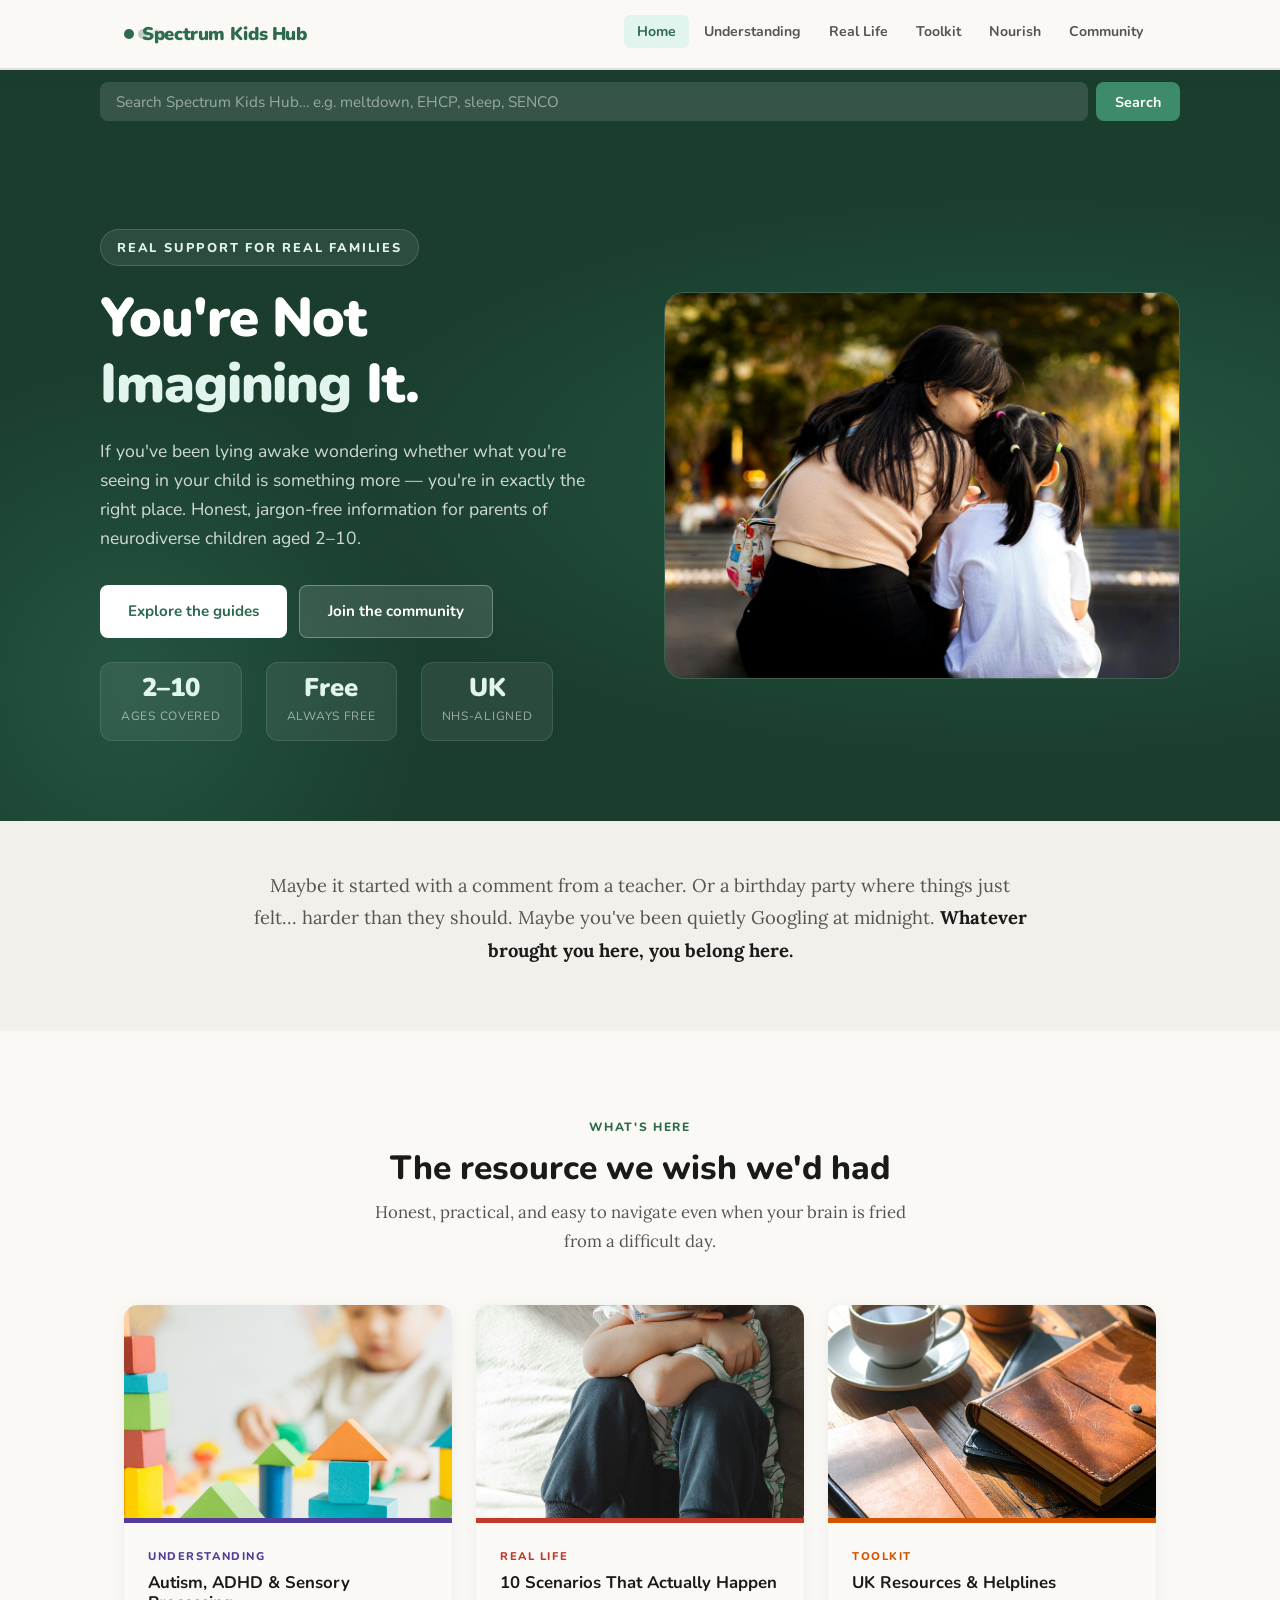
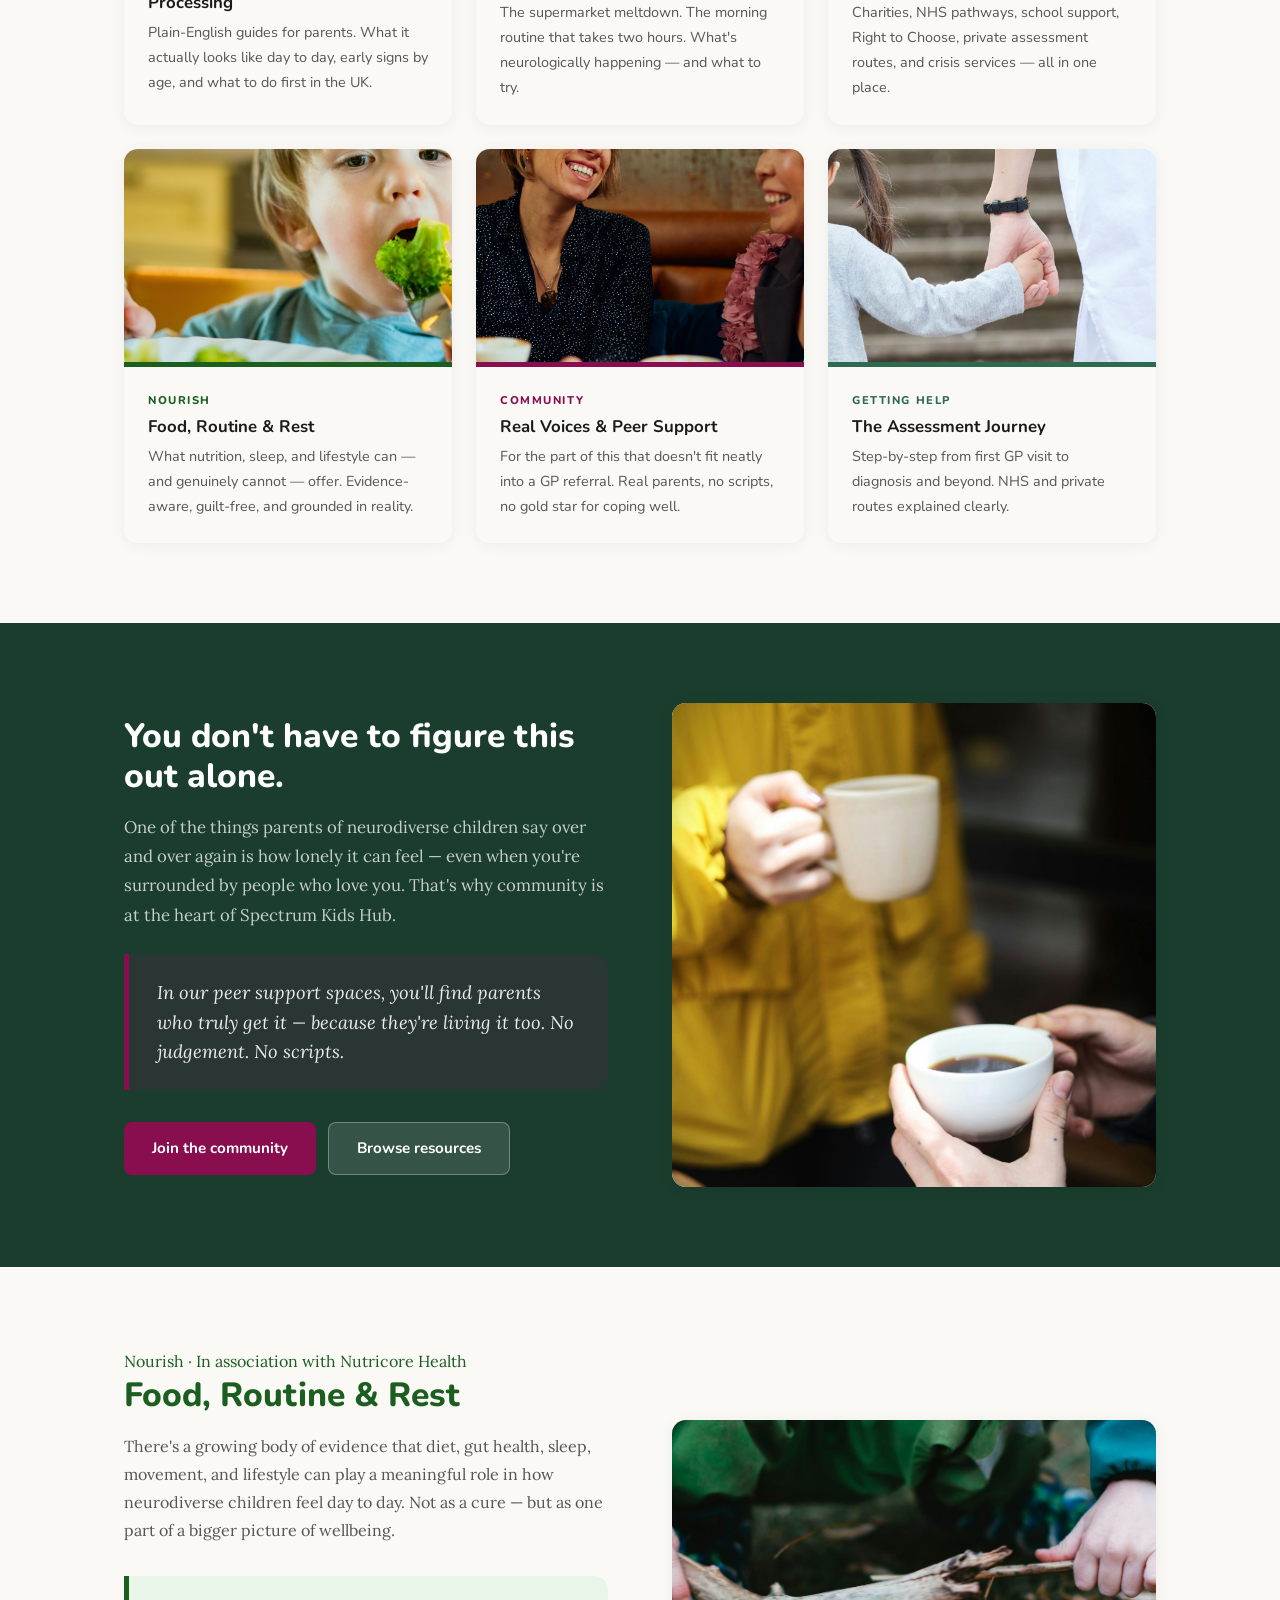
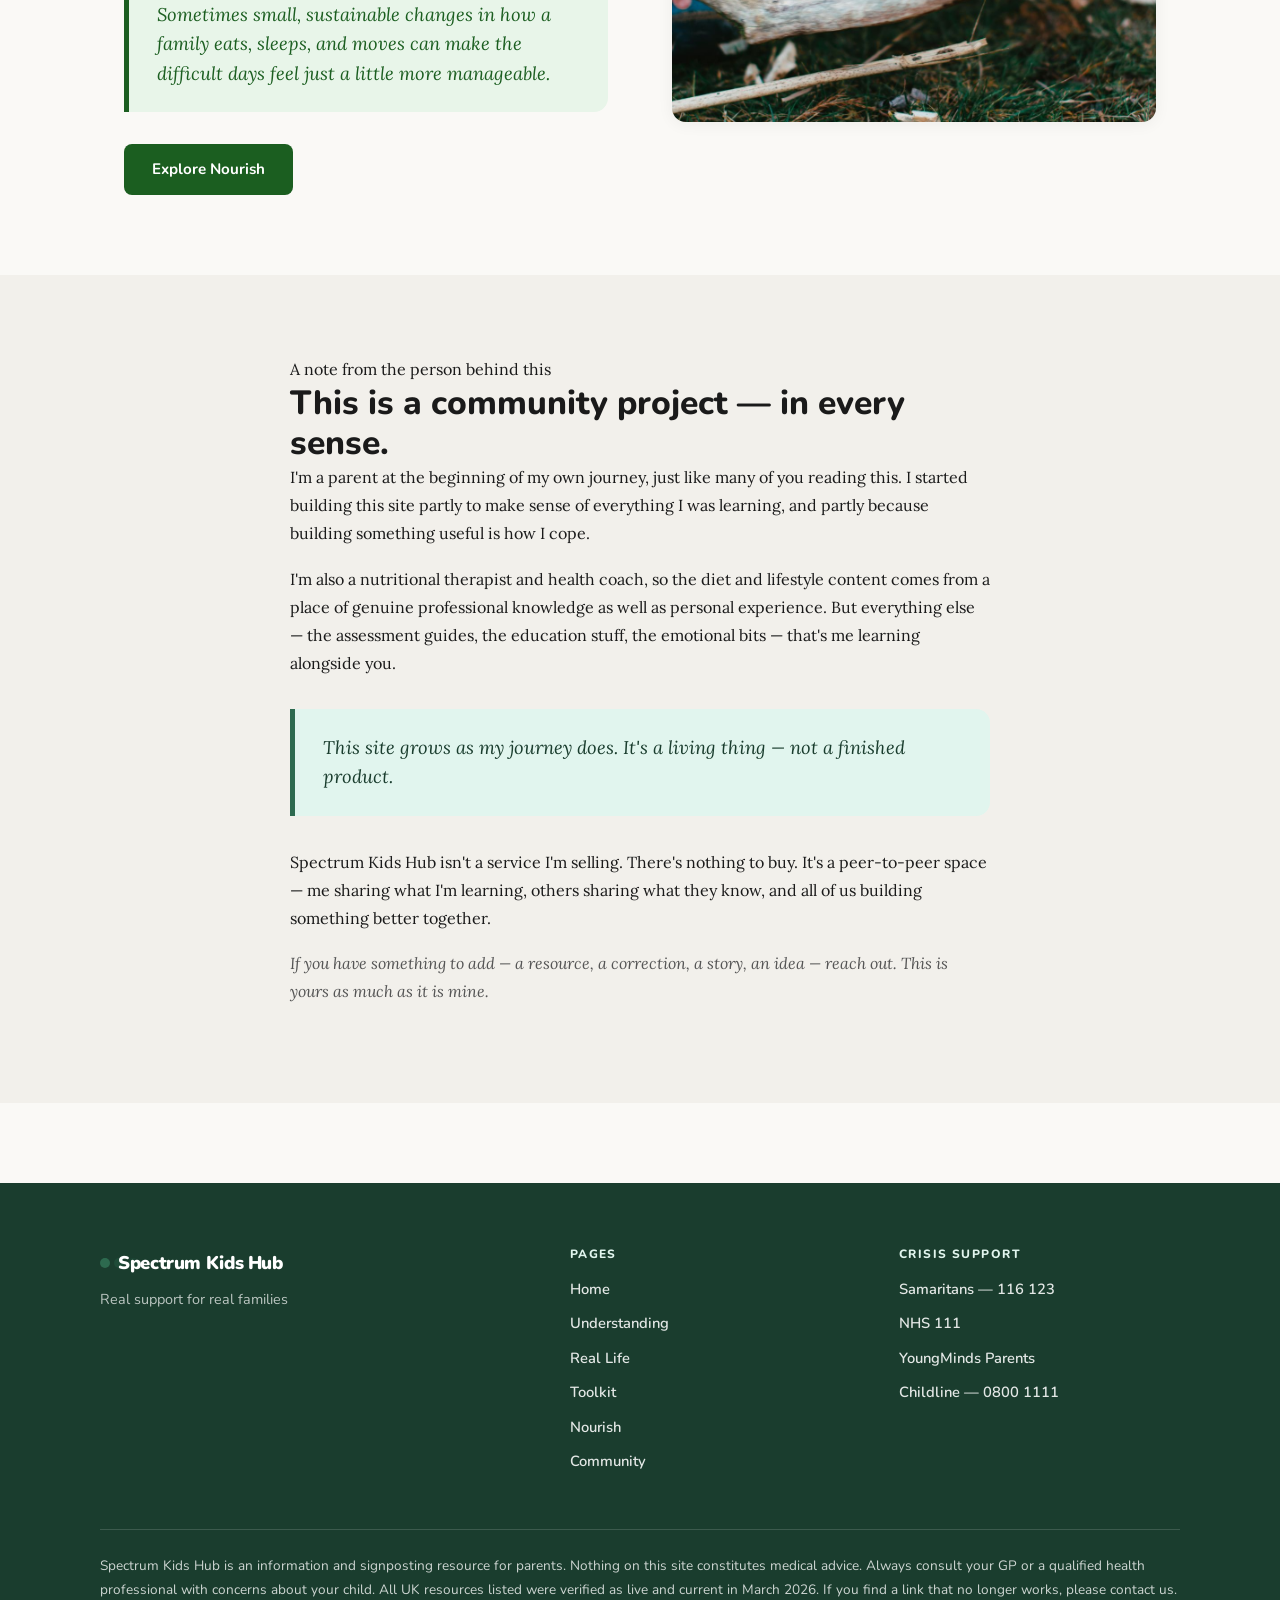
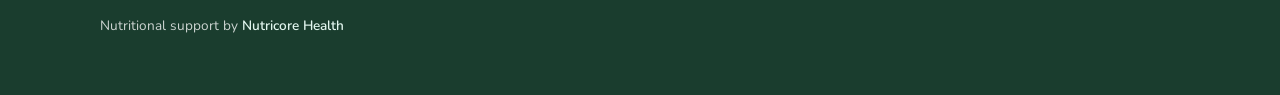
==== commit b03829c3: "Add files via upload" ====
--- a/index.html
+++ b/index.html
@@ -1,6 +1,14 @@
 <!DOCTYPE html>
 <html lang="en">
 <head>
+  <!-- Google tag (gtag.js) -->
+  <script async src="https://www.googletagmanager.com/gtag/js?id=G-D260E7NVCJ"></script>
+  <script>
+    window.dataLayer = window.dataLayer || [];
+    function gtag(){dataLayer.push(arguments);}
+    gtag('js', new Date());
+    gtag('config', 'G-D260E7NVCJ');
+  </script>
   <meta charset="UTF-8">
   <meta name="viewport" content="width=device-width, initial-scale=1.0">
   <title>Spectrum Kids Hub — Real support for real families</title>
--- a/styles.css
+++ b/styles.css
@@ -286,23 +286,81 @@
   color: rgba(255,255,255,0.55); text-transform: uppercase; letter-spacing: 0.06em;
 }
 
-/* Section hero variants */
-.hero--page {
-  padding: 4rem 1.5rem 3.5rem;
-  background: var(--teal-dark);
-}
-.hero--page .hero__inner {
+/* Section hero variants — inner pages */
+.hero--understanding,
+.hero--reallife,
+.hero--toolkit,
+.hero--nourish,
+.hero--community {
+  padding: 5rem 1.5rem 4rem;
+}
+.hero--understanding .hero__inner,
+.hero--reallife .hero__inner,
+.hero--toolkit .hero__inner,
+.hero--nourish .hero__inner,
+.hero--community .hero__inner {
   grid-template-columns: 1fr;
-  max-width: 700px;
+  max-width: 760px;
   text-align: center;
   justify-items: center;
 }
-.hero--page .hero__lead { margin: 0 auto 1.5rem; }
-.hero--understanding { background: var(--understanding); }
-.hero--reallife      { background: var(--reallife); }
-.hero--toolkit       { background: var(--toolkit); }
-.hero--nourish       { background: var(--nourish); }
-.hero--community     { background: var(--community); }
+.hero--understanding h1,
+.hero--reallife h1,
+.hero--toolkit h1,
+.hero--nourish h1,
+.hero--community h1 {
+  font-size: clamp(1.9rem, 4vw, 2.8rem);
+  font-weight: 900;
+  letter-spacing: -0.02em;
+  line-height: 1.15;
+  margin-bottom: 1rem;
+}
+.hero--understanding .hero__lead,
+.hero--reallife .hero__lead,
+.hero--toolkit .hero__lead,
+.hero--nourish .hero__lead,
+.hero--community .hero__lead {
+  margin: 0 auto 1.5rem;
+  font-size: 1.05rem;
+  max-width: 620px;
+}
+.hero__tagline {
+  display: inline-block;
+  font-family: var(--font-head);
+  font-size: 0.78rem; font-weight: 800;
+  letter-spacing: 0.14em; text-transform: uppercase;
+  padding: 0.4rem 1rem;
+  border-radius: 20px;
+  border: 1px solid transparent;
+  margin-bottom: 1.25rem;
+}
+
+/* Inner page heroes with background images + colour overlay */
+.hero--understanding {
+  background-color: var(--understanding);
+  background-image: linear-gradient(rgba(85,60,154,0.82), rgba(85,60,154,0.82)), url('images/understanding-hero.jpg');
+  background-size: cover; background-position: center;
+}
+.hero--reallife {
+  background-color: var(--reallife);
+  background-image: linear-gradient(rgba(192,57,43,0.80), rgba(192,57,43,0.80)), url('images/reallife-hero.jpg');
+  background-size: cover; background-position: center;
+}
+.hero--toolkit {
+  background-color: var(--toolkit);
+  background-image: linear-gradient(rgba(211,84,0,0.80), rgba(211,84,0,0.80)), url('images/toolkit-card.jpg');
+  background-size: cover; background-position: center;
+}
+.hero--nourish {
+  background-color: var(--nourish);
+  background-image: linear-gradient(rgba(27,94,32,0.80), rgba(27,94,32,0.80)), url('images/nourish-hero.jpg');
+  background-size: cover; background-position: center;
+}
+.hero--community {
+  background-color: var(--community);
+  background-image: linear-gradient(rgba(136,14,79,0.80), rgba(136,14,79,0.80)), url('images/community-hero.jpg');
+  background-size: cover; background-position: center;
+}
 
 @media (max-width: 720px) {
   .hero { padding: 4rem 1.25rem 3.5rem; }
@@ -647,25 +705,25 @@
 .sources li { margin-bottom: 0.4rem; font-family: var(--font-head); }
 
 /* ── Footer ─────────────────────────────────────────────────── */
-footer { background: var(--teal-dark); color: rgba(255,255,255,0.7); padding: 4rem 1.5rem 2.5rem; margin-top: 5rem; }
+footer { background: var(--teal-dark); color: rgba(255,255,255,0.85); padding: 4rem 1.5rem 2.5rem; margin-top: 5rem; }
 .footer__inner { max-width: var(--max-w); margin: 0 auto; }
 .footer__top { display: grid; grid-template-columns: 1.5fr 1fr 1fr; gap: 3rem; margin-bottom: 3rem; }
 .footer__brand .nav__logo { color: #fff; font-size: 1.15rem; }
-.footer__brand p { font-size: 0.9rem; color: rgba(255,255,255,0.5); margin-top: 0.5rem; font-family: var(--font-head); }
-.footer__col h4 {
+.footer__brand p { font-size: 0.9rem; color: rgba(255,255,255,0.7); margin-top: 0.5rem; font-family: var(--font-head); }
+.footer__col h4, .footer__nav h4 {
   font-family: var(--font-head); font-size: 0.75rem; font-weight: 800;
-  text-transform: uppercase; letter-spacing: 0.12em; color: rgba(255,255,255,0.4);
+  text-transform: uppercase; letter-spacing: 0.12em; color: var(--teal-light);
   margin-bottom: 0.85rem;
 }
-.footer__col ul { list-style: none; padding: 0; }
-.footer__col ul li { margin-bottom: 0.4rem; }
-.footer__col ul a { color: rgba(255,255,255,0.6); font-size: 0.9rem; font-family: var(--font-head); }
-.footer__col ul a:hover { color: #fff; text-decoration: none; }
-.footer__divider { border: none; border-top: 1px solid rgba(255,255,255,0.1); margin-bottom: 1.5rem; }
-.footer__disclaimer { font-size: 0.82rem; color: rgba(255,255,255,0.4); line-height: 1.65; font-family: var(--font-head); }
-.footer__disclaimer em { font-style: normal; }
-.footer__nutricore { margin-top: 0.6rem; font-size: 0.82rem; }
-.footer__nutricore a { color: var(--teal-light); }
+.footer__col ul, .footer__nav ul { list-style: none; padding: 0; margin: 0; }
+.footer__col ul li, .footer__nav ul li { margin-bottom: 0.5rem; }
+.footer__col ul a, .footer__nav ul a { color: rgba(255,255,255,0.88); font-size: 0.92rem; font-family: var(--font-head); font-weight: 600; }
+.footer__col ul a:hover, .footer__nav ul a:hover { color: #fff; text-decoration: none; }
+.footer__divider { border: none; border-top: 1px solid rgba(255,255,255,0.15); margin-bottom: 1.5rem; }
+.footer__disclaimer { font-size: 0.85rem; color: rgba(255,255,255,0.78); line-height: 1.75; font-family: var(--font-head); font-weight: 400; }
+.footer__disclaimer em { font-style: normal; color: rgba(255,255,255,0.78); }
+.footer__nutricore { margin-top: 0.75rem; font-size: 0.85rem; color: rgba(255,255,255,0.78); }
+.footer__nutricore a { color: var(--teal-light); font-weight: 600; }
 
 @media (max-width: 680px) { .footer__top { grid-template-columns: 1fr; gap: 2rem; } }
 
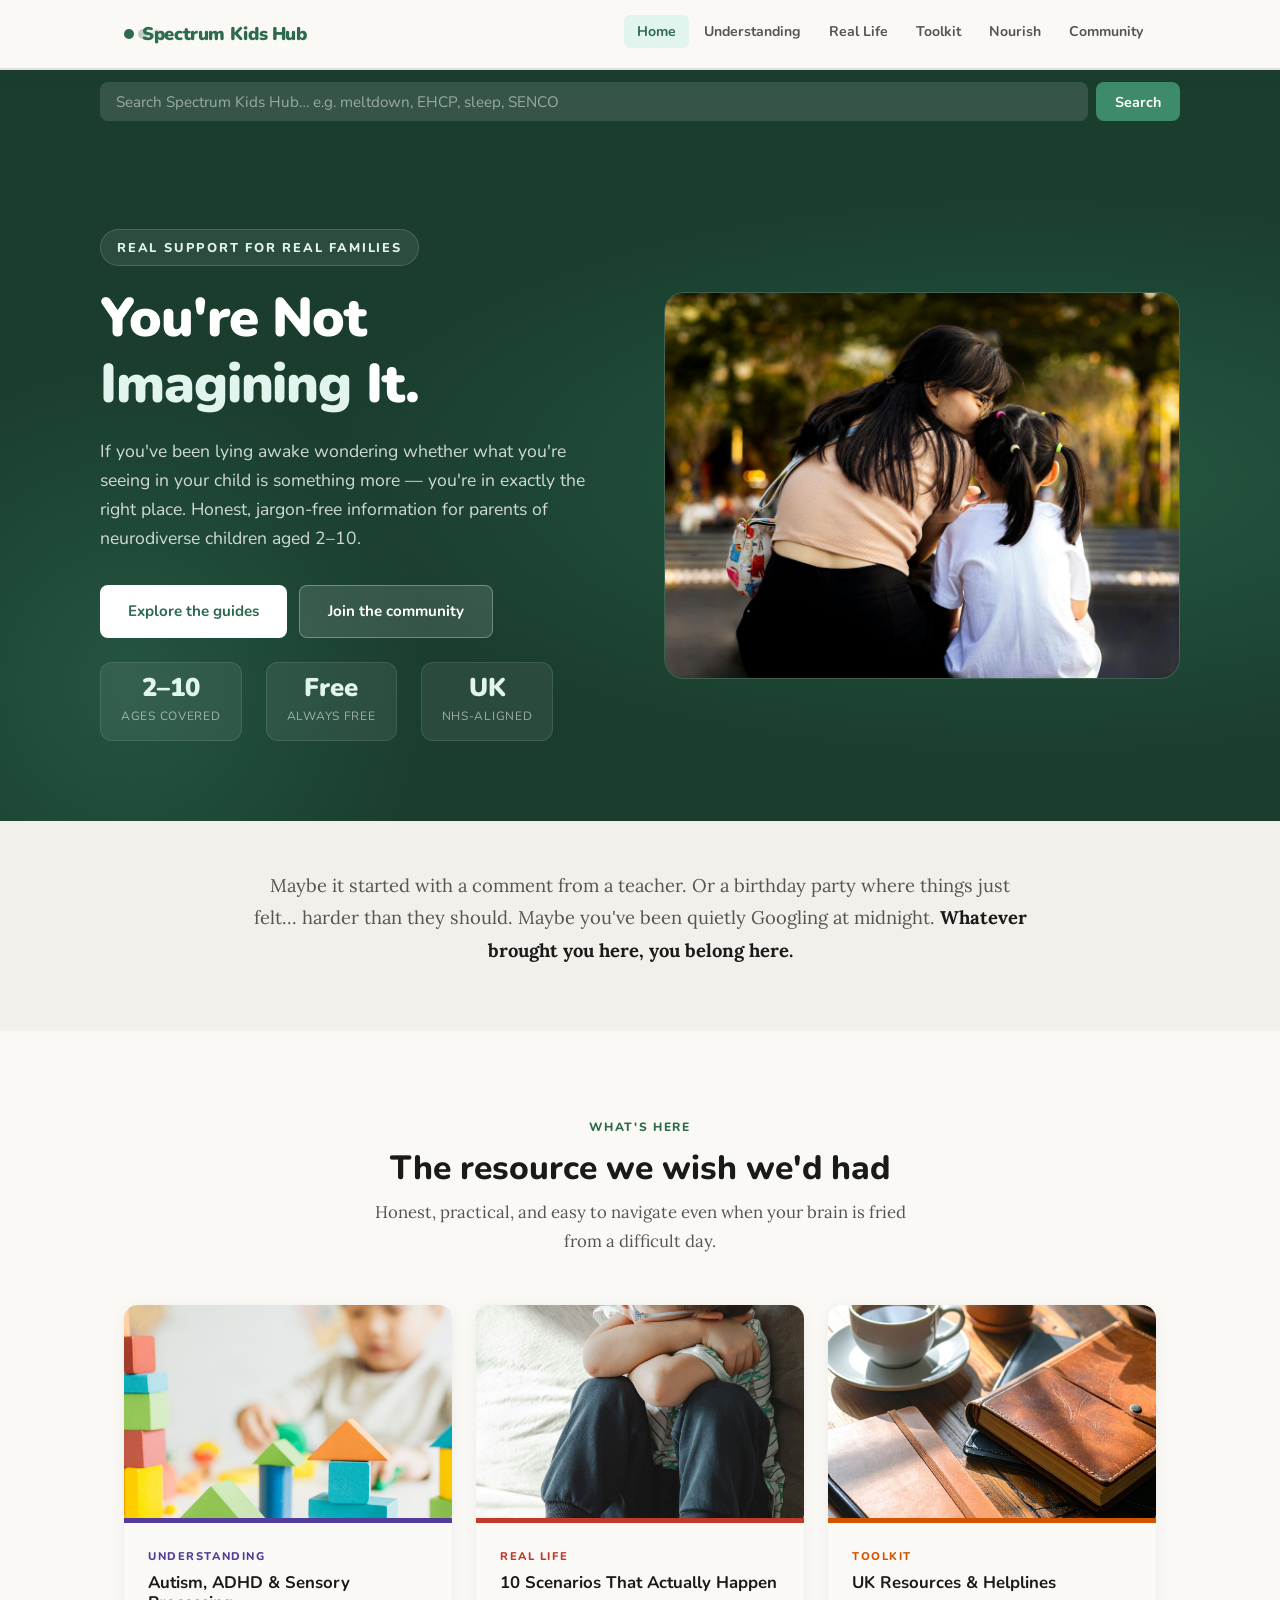
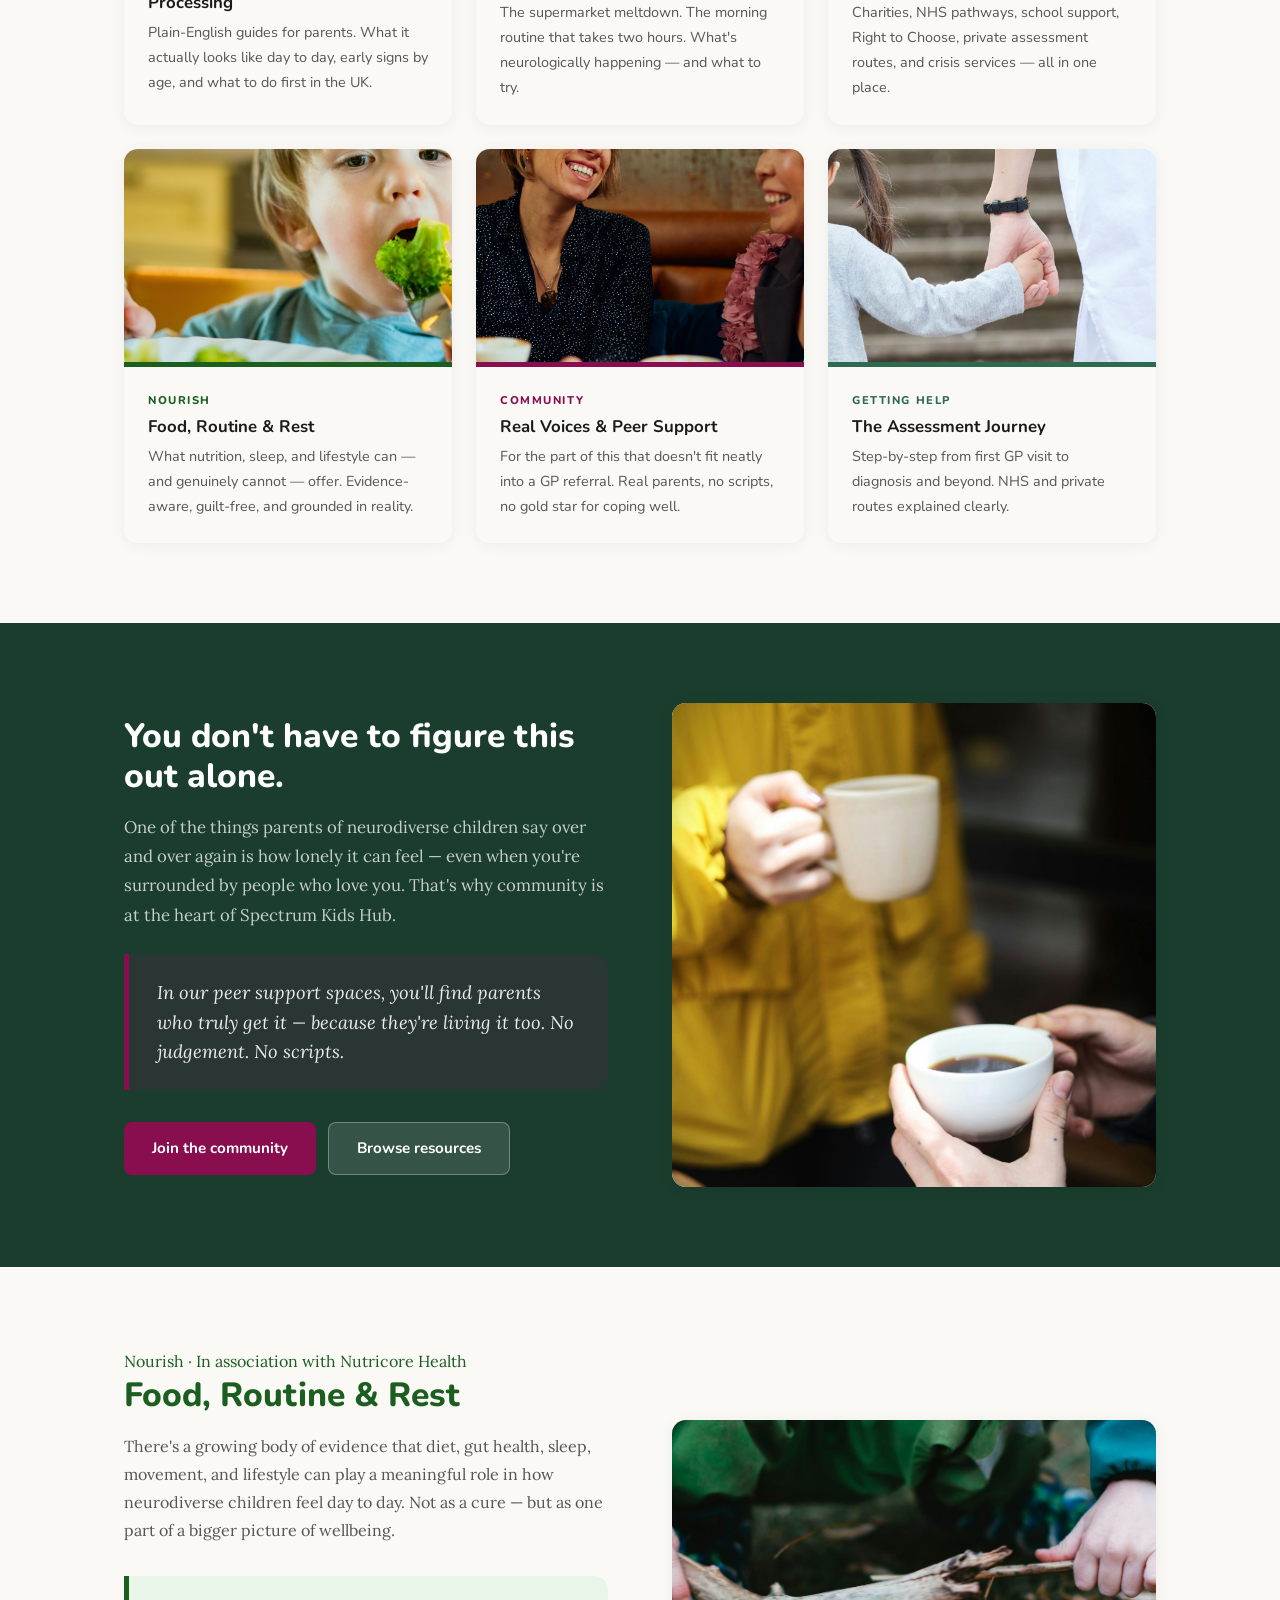
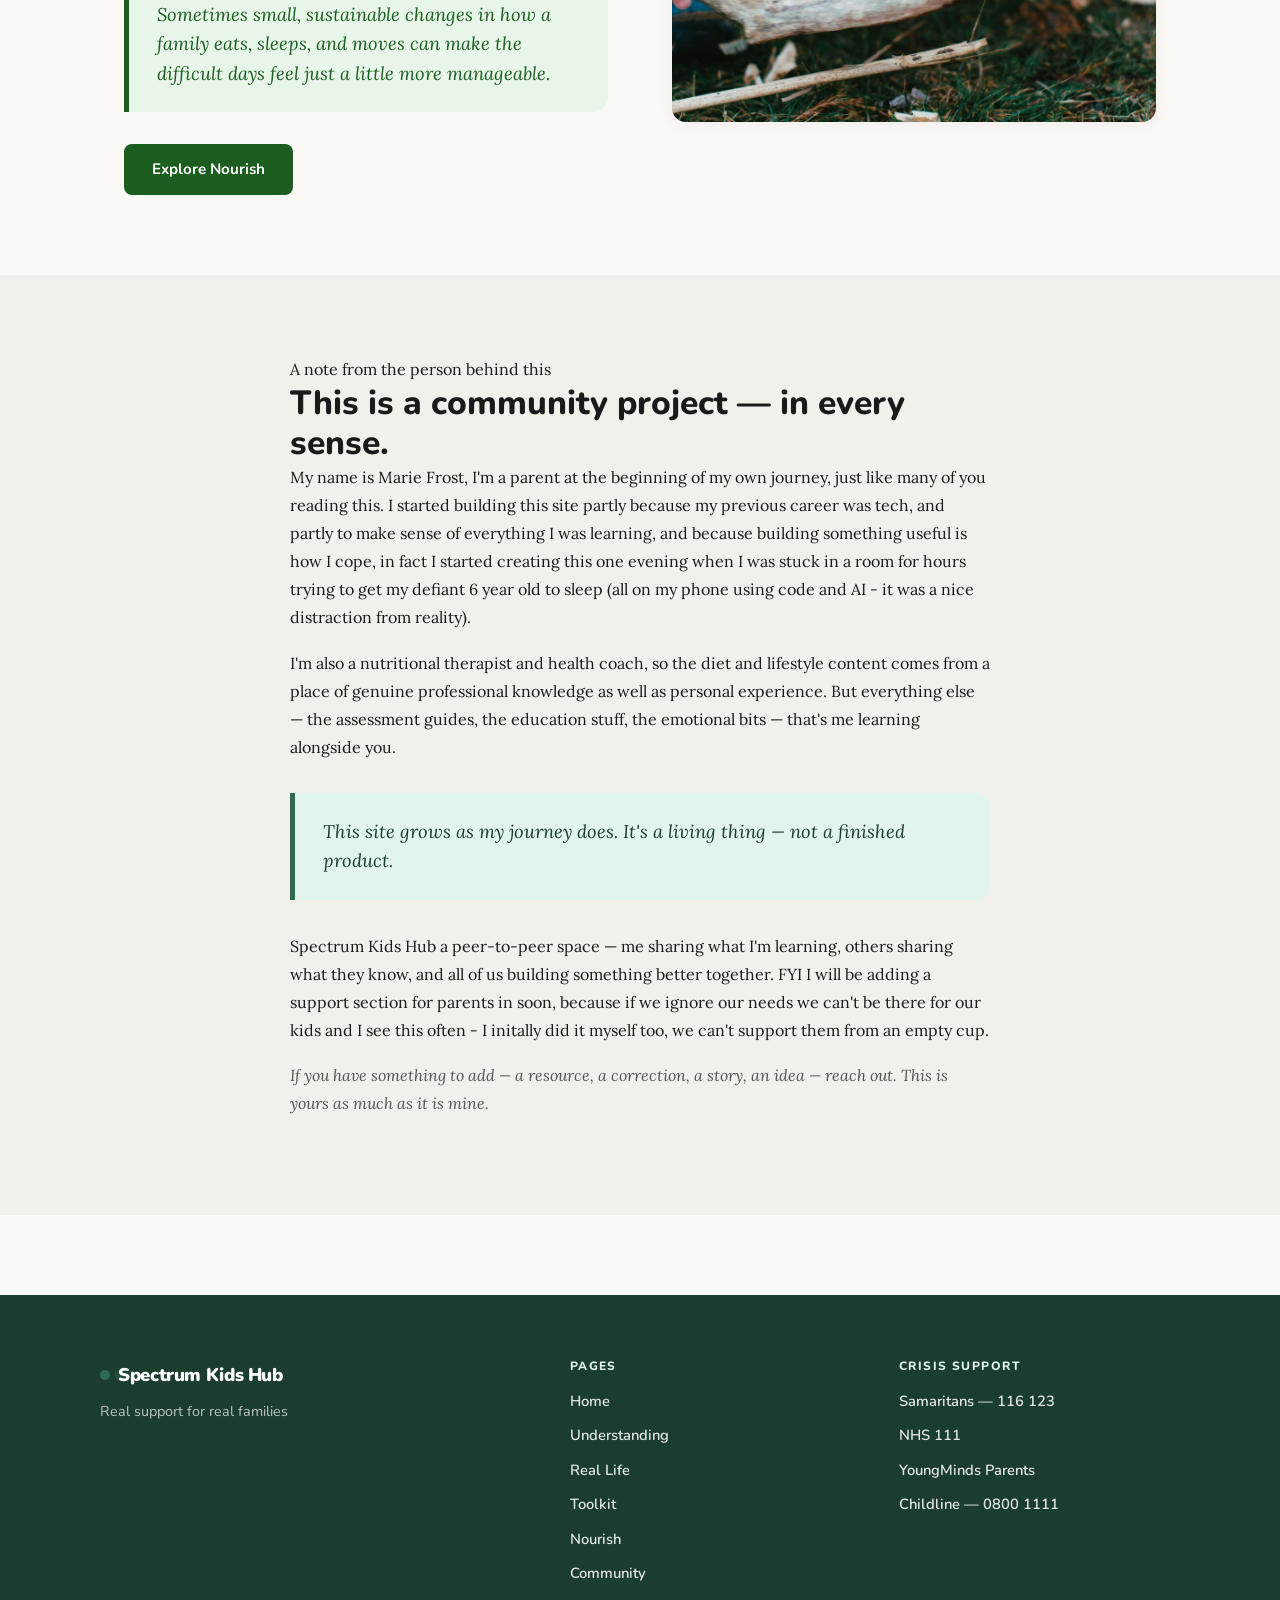
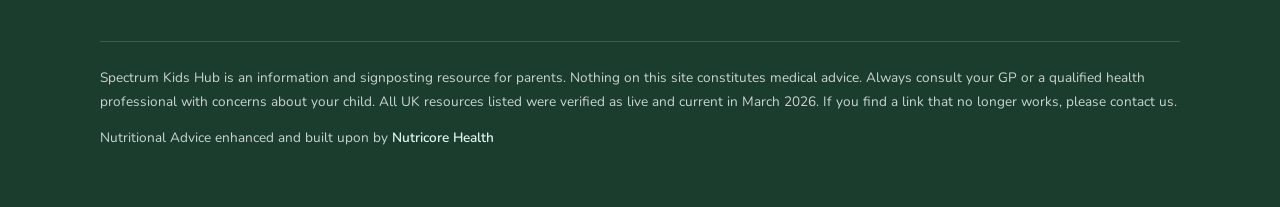
==== commit 16e526b0: "Update index.html" ====
--- a/index.html
+++ b/index.html
@@ -266,12 +266,12 @@
       <div style="max-width: 700px; margin: 0 auto;">
         <span class="eyebrow">A note from the person behind this</span>
         <h2>This is a community project — in every sense.</h2>
-        <p>I'm a parent at the beginning of my own journey, just like many of you reading this. I started building this site partly to make sense of everything I was learning, and partly because building something useful is how I cope.</p>
+        <p>My name is Marie Frost, I'm a parent at the beginning of my own journey, just like many of you reading this. I started building this site partly because my previous career was tech, and partly to make sense of everything I was learning, and because building something useful is how I cope, in fact I started creating this one evening when I was stuck in a room for hours trying to get my defiant 6 year old to sleep (all on my phone using code and AI - it was a nice distraction from reality).</p>
         <p>I'm also a nutritional therapist and health coach, so the diet and lifestyle content comes from a place of genuine professional knowledge as well as personal experience. But everything else — the assessment guides, the education stuff, the emotional bits — that's me learning alongside you.</p>
         <div class="pull-quote">
           <p>This site grows as my journey does. It's a living thing — not a finished product.</p>
         </div>
-        <p>Spectrum Kids Hub isn't a service I'm selling. There's nothing to buy. It's a peer-to-peer space — me sharing what I'm learning, others sharing what they know, and all of us building something better together.</p>
+        <p>Spectrum Kids Hub a peer-to-peer space — me sharing what I'm learning, others sharing what they know, and all of us building something better together. FYI I will be adding a support section for parents in soon, because if we ignore our needs we can't be there for our kids and I see this often - I initally did it myself too, we can't support them from an empty cup.</p>
         <p style="color: var(--mid-grey); font-style: italic;">If you have something to add — a resource, a correction, a story, an idea — reach out. This is yours as much as it is mine.</p>
       </div>
     </div>
@@ -309,7 +309,7 @@
       <hr class="footer__divider">
       <div class="footer__disclaimer">
         <em>Spectrum Kids Hub is an information and signposting resource for parents. Nothing on this site constitutes medical advice. Always consult your GP or a qualified health professional with concerns about your child. All UK resources listed were verified as live and current in March 2026. If you find a link that no longer works, please contact us.</em>
-        <p class="footer__nutricore">Nutritional support by <a href="https://nutricore.health" target="_blank" rel="noopener">Nutricore Health</a></p>
+        <p class="footer__nutricore">Nutritional Advice enhanced and built upon by <a href="https://nutri-core.co.uk" target="_blank" rel="noopener">Nutricore Health</a></p>
       </div>
     </div>
   </footer>
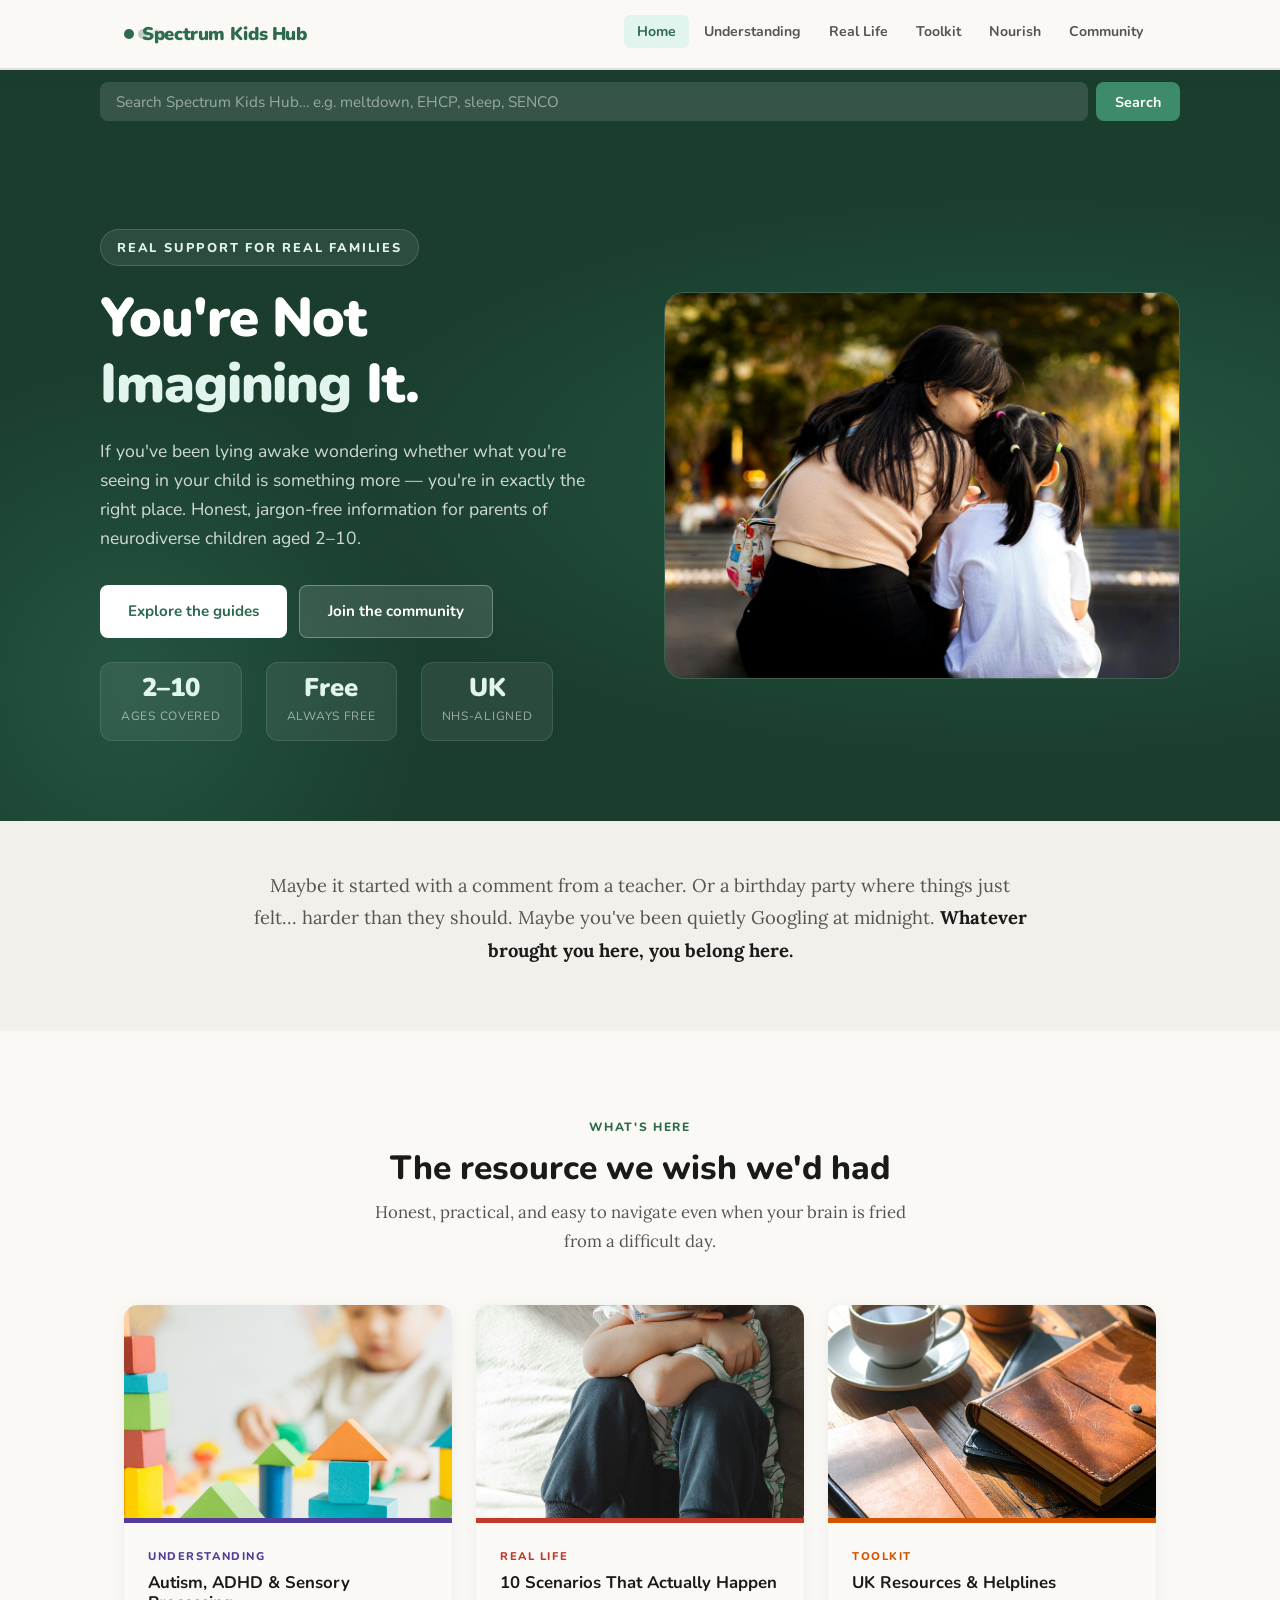
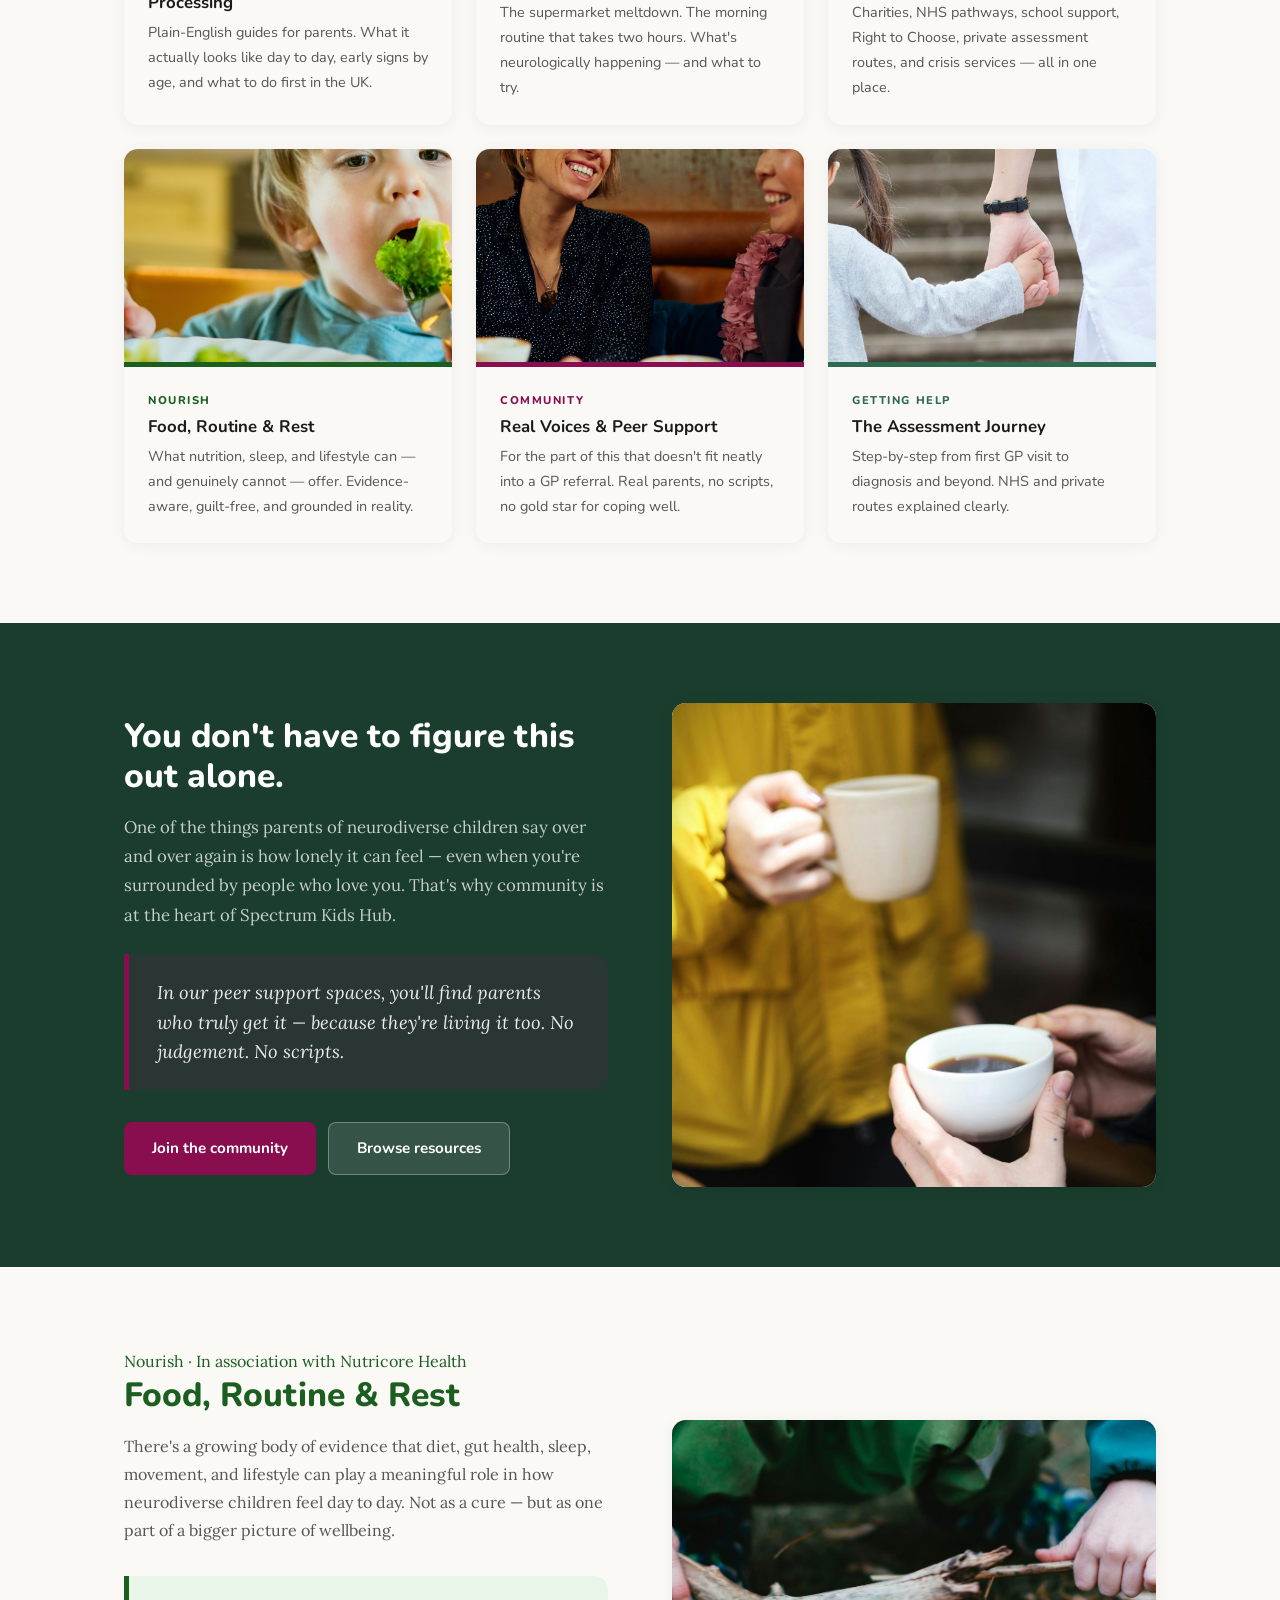
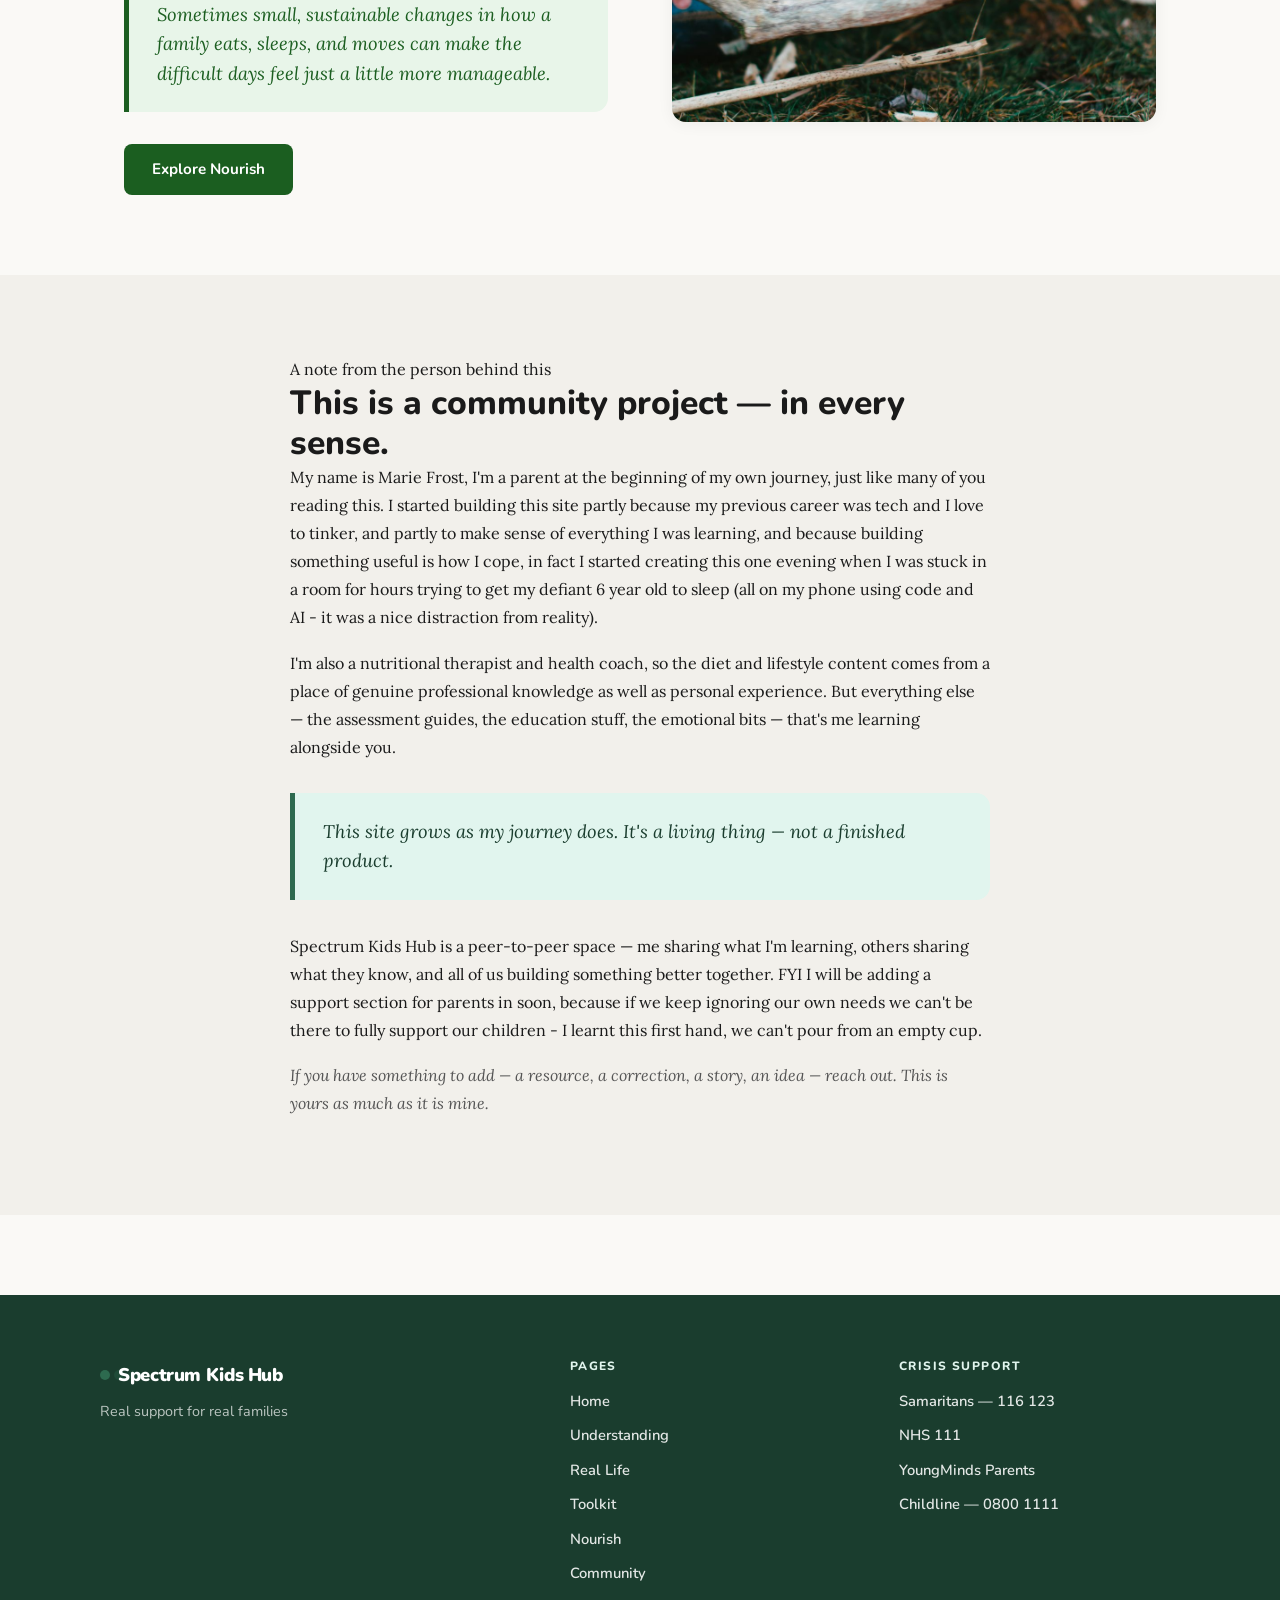
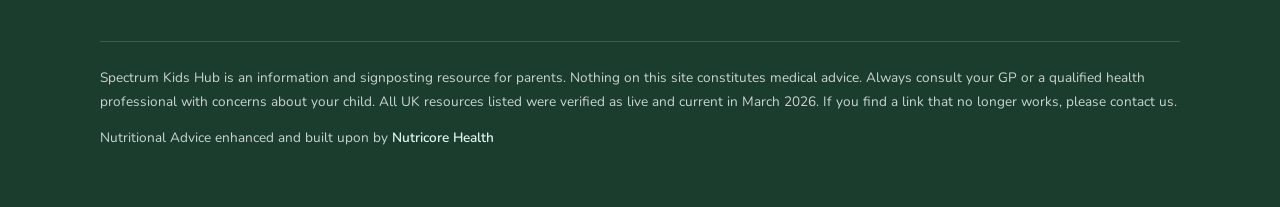
==== commit 2c8e792e: "Update index.html" ====
--- a/index.html
+++ b/index.html
@@ -266,12 +266,12 @@
       <div style="max-width: 700px; margin: 0 auto;">
         <span class="eyebrow">A note from the person behind this</span>
         <h2>This is a community project — in every sense.</h2>
-        <p>My name is Marie Frost, I'm a parent at the beginning of my own journey, just like many of you reading this. I started building this site partly because my previous career was tech, and partly to make sense of everything I was learning, and because building something useful is how I cope, in fact I started creating this one evening when I was stuck in a room for hours trying to get my defiant 6 year old to sleep (all on my phone using code and AI - it was a nice distraction from reality).</p>
+        <p>My name is Marie Frost, I'm a parent at the beginning of my own journey, just like many of you reading this. I started building this site partly because my previous career was tech and I love to tinker, and partly to make sense of everything I was learning, and because building something useful is how I cope, in fact I started creating this one evening when I was stuck in a room for hours trying to get my defiant 6 year old to sleep (all on my phone using code and AI - it was a nice distraction from reality).</p>
         <p>I'm also a nutritional therapist and health coach, so the diet and lifestyle content comes from a place of genuine professional knowledge as well as personal experience. But everything else — the assessment guides, the education stuff, the emotional bits — that's me learning alongside you.</p>
         <div class="pull-quote">
           <p>This site grows as my journey does. It's a living thing — not a finished product.</p>
         </div>
-        <p>Spectrum Kids Hub a peer-to-peer space — me sharing what I'm learning, others sharing what they know, and all of us building something better together. FYI I will be adding a support section for parents in soon, because if we ignore our needs we can't be there for our kids and I see this often - I initally did it myself too, we can't support them from an empty cup.</p>
+        <p>Spectrum Kids Hub is a peer-to-peer space — me sharing what I'm learning, others sharing what they know, and all of us building something better together. FYI I will be adding a support section for parents in soon, because if we keep ignoring our own needs we can't be there to fully support our children - I learnt this first hand, we can't pour from an empty cup.</p>
         <p style="color: var(--mid-grey); font-style: italic;">If you have something to add — a resource, a correction, a story, an idea — reach out. This is yours as much as it is mine.</p>
       </div>
     </div>
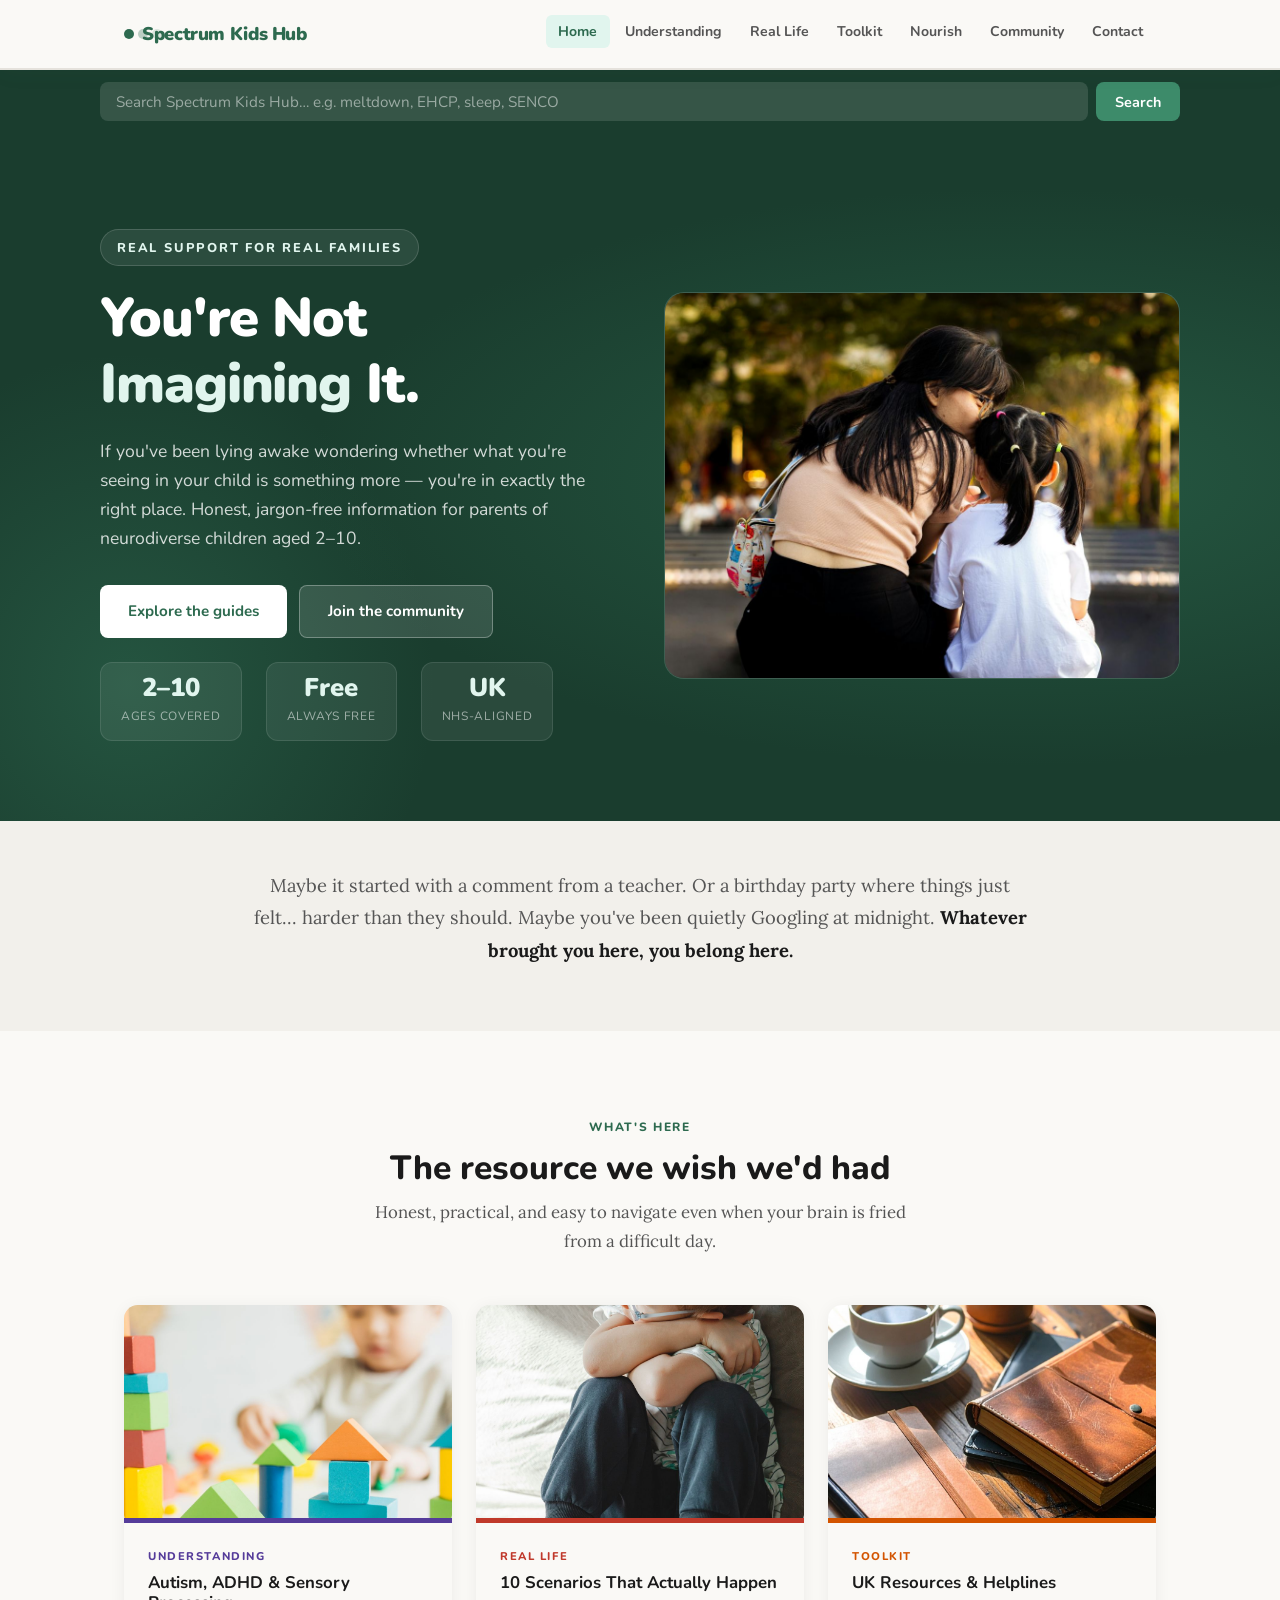
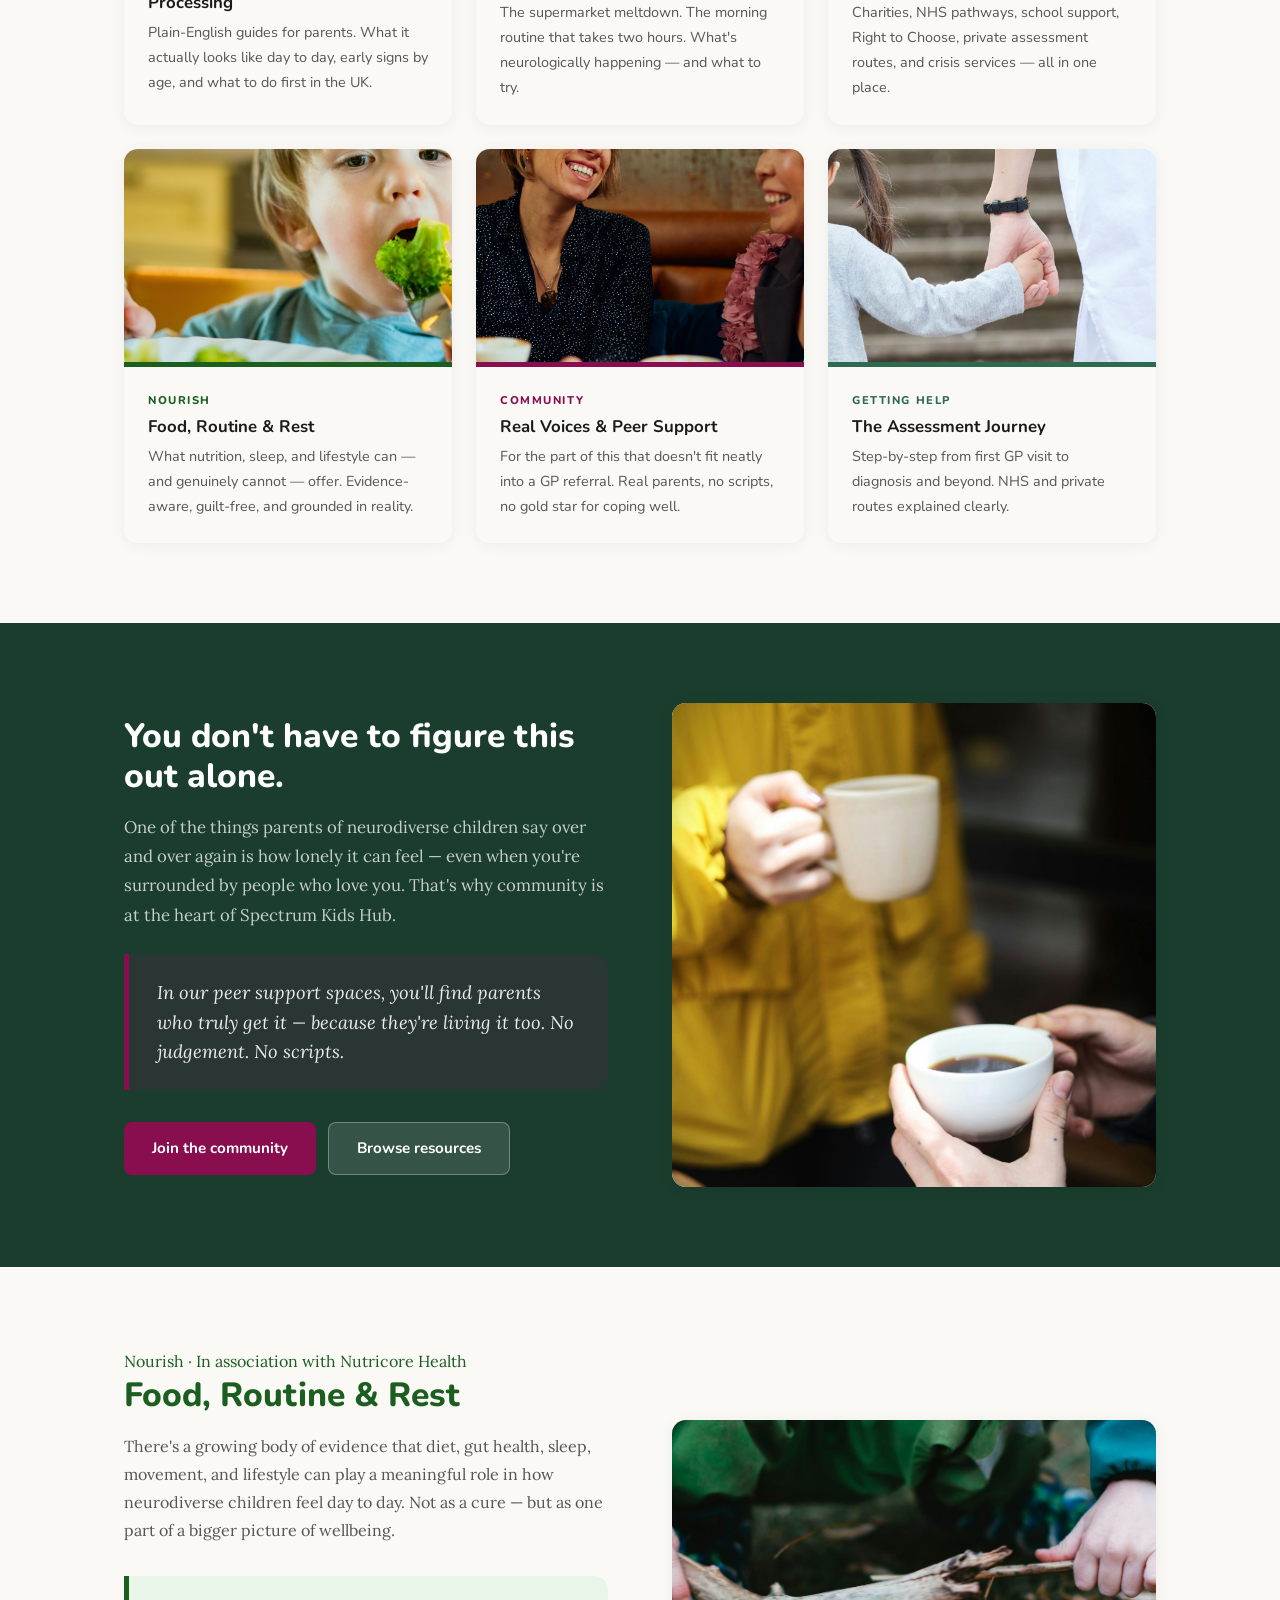
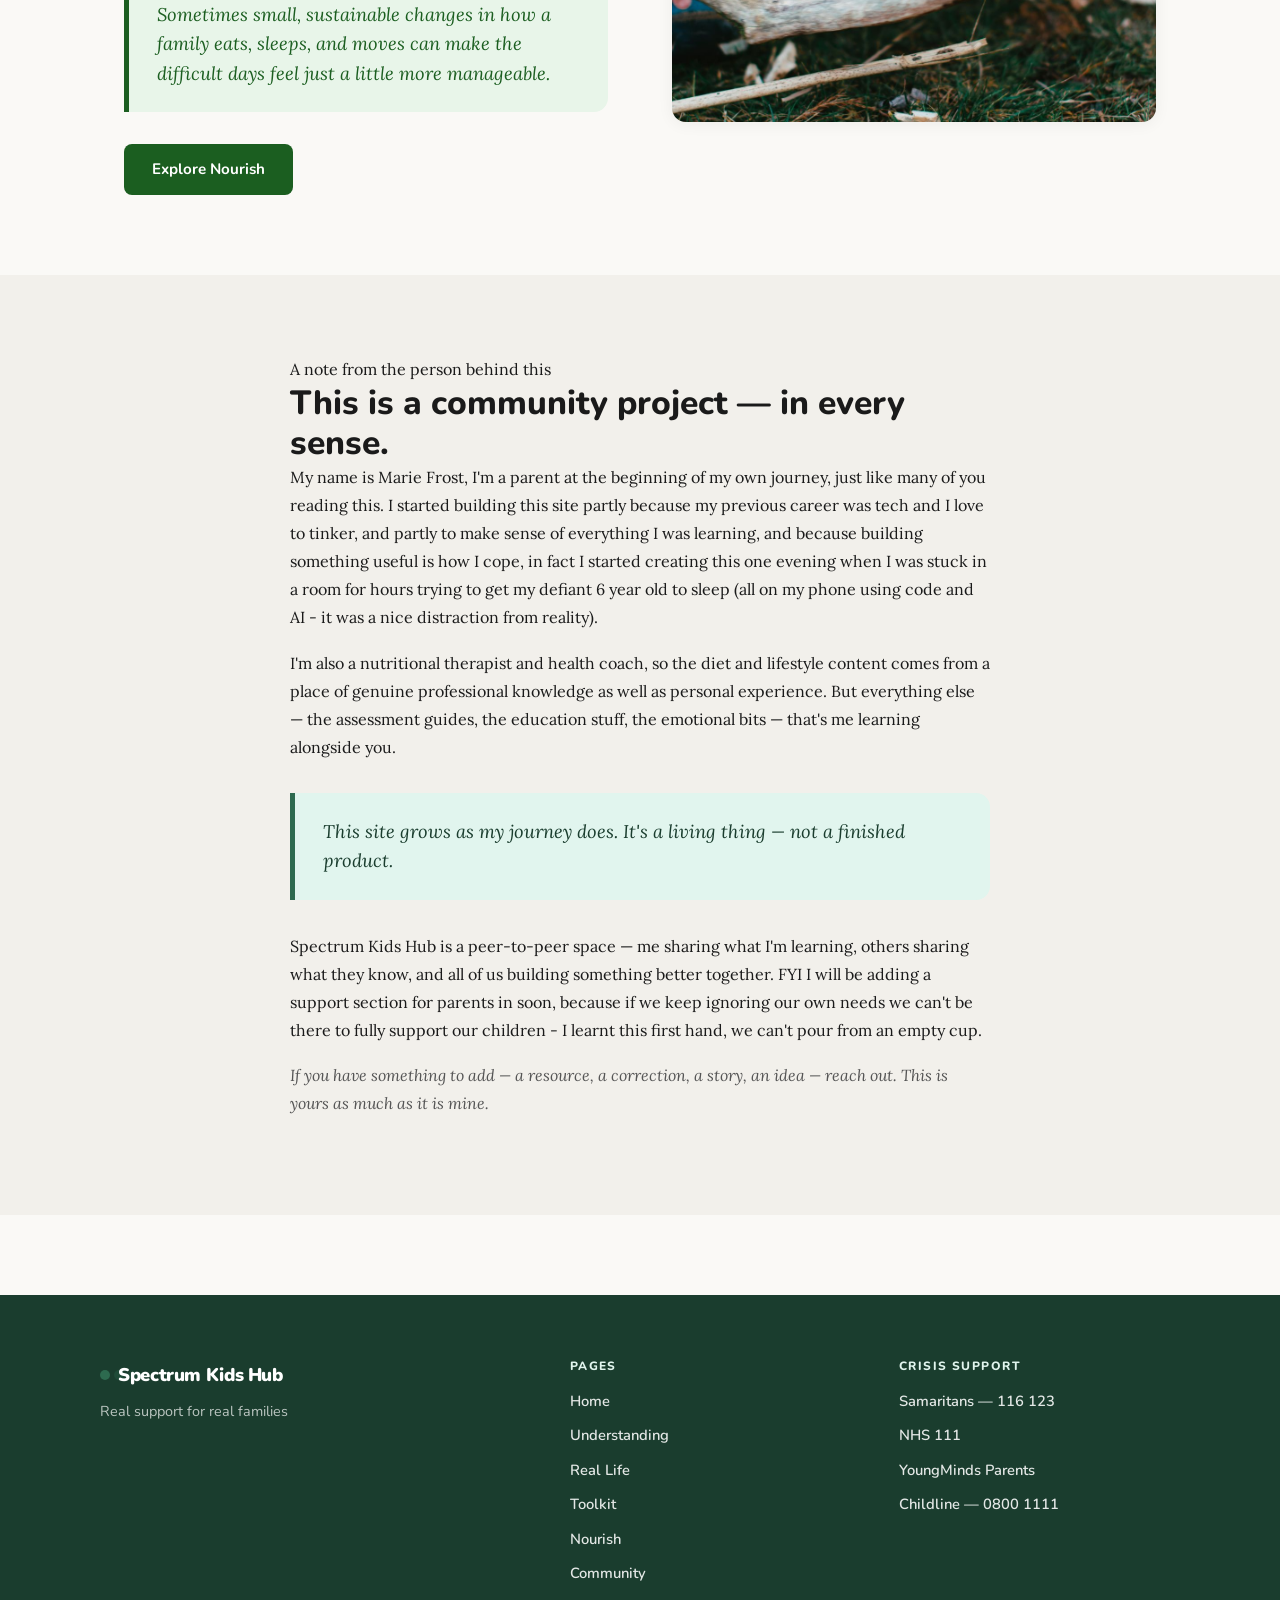
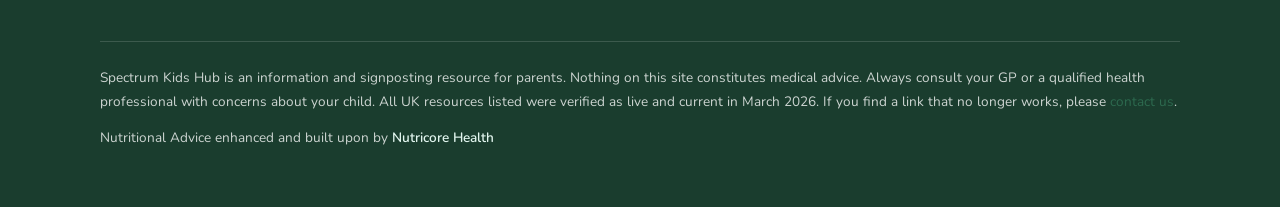
==== commit 5be3ebde: "Add files via upload" ====
--- a/index.html
+++ b/index.html
@@ -34,6 +34,7 @@
         <li><a href="toolkit.html">Toolkit</a></li>
         <li><a href="nourish.html">Nourish</a></li>
         <li><a href="community.html">Community</a></li>
+        <li><a href="mailto:hello@spectrumkidshub.com">Contact</a></li>
       </ul>
     </div>
   </nav>
@@ -308,7 +309,7 @@
       </div>
       <hr class="footer__divider">
       <div class="footer__disclaimer">
-        <em>Spectrum Kids Hub is an information and signposting resource for parents. Nothing on this site constitutes medical advice. Always consult your GP or a qualified health professional with concerns about your child. All UK resources listed were verified as live and current in March 2026. If you find a link that no longer works, please contact us.</em>
+        <em>Spectrum Kids Hub is an information and signposting resource for parents. Nothing on this site constitutes medical advice. Always consult your GP or a qualified health professional with concerns about your child. All UK resources listed were verified as live and current in March 2026. If you find a link that no longer works, please <a href="mailto:hello@spectrumkidshub.com">contact us</a>.</em>
         <p class="footer__nutricore">Nutritional Advice enhanced and built upon by <a href="https://nutri-core.co.uk" target="_blank" rel="noopener">Nutricore Health</a></p>
       </div>
     </div>
